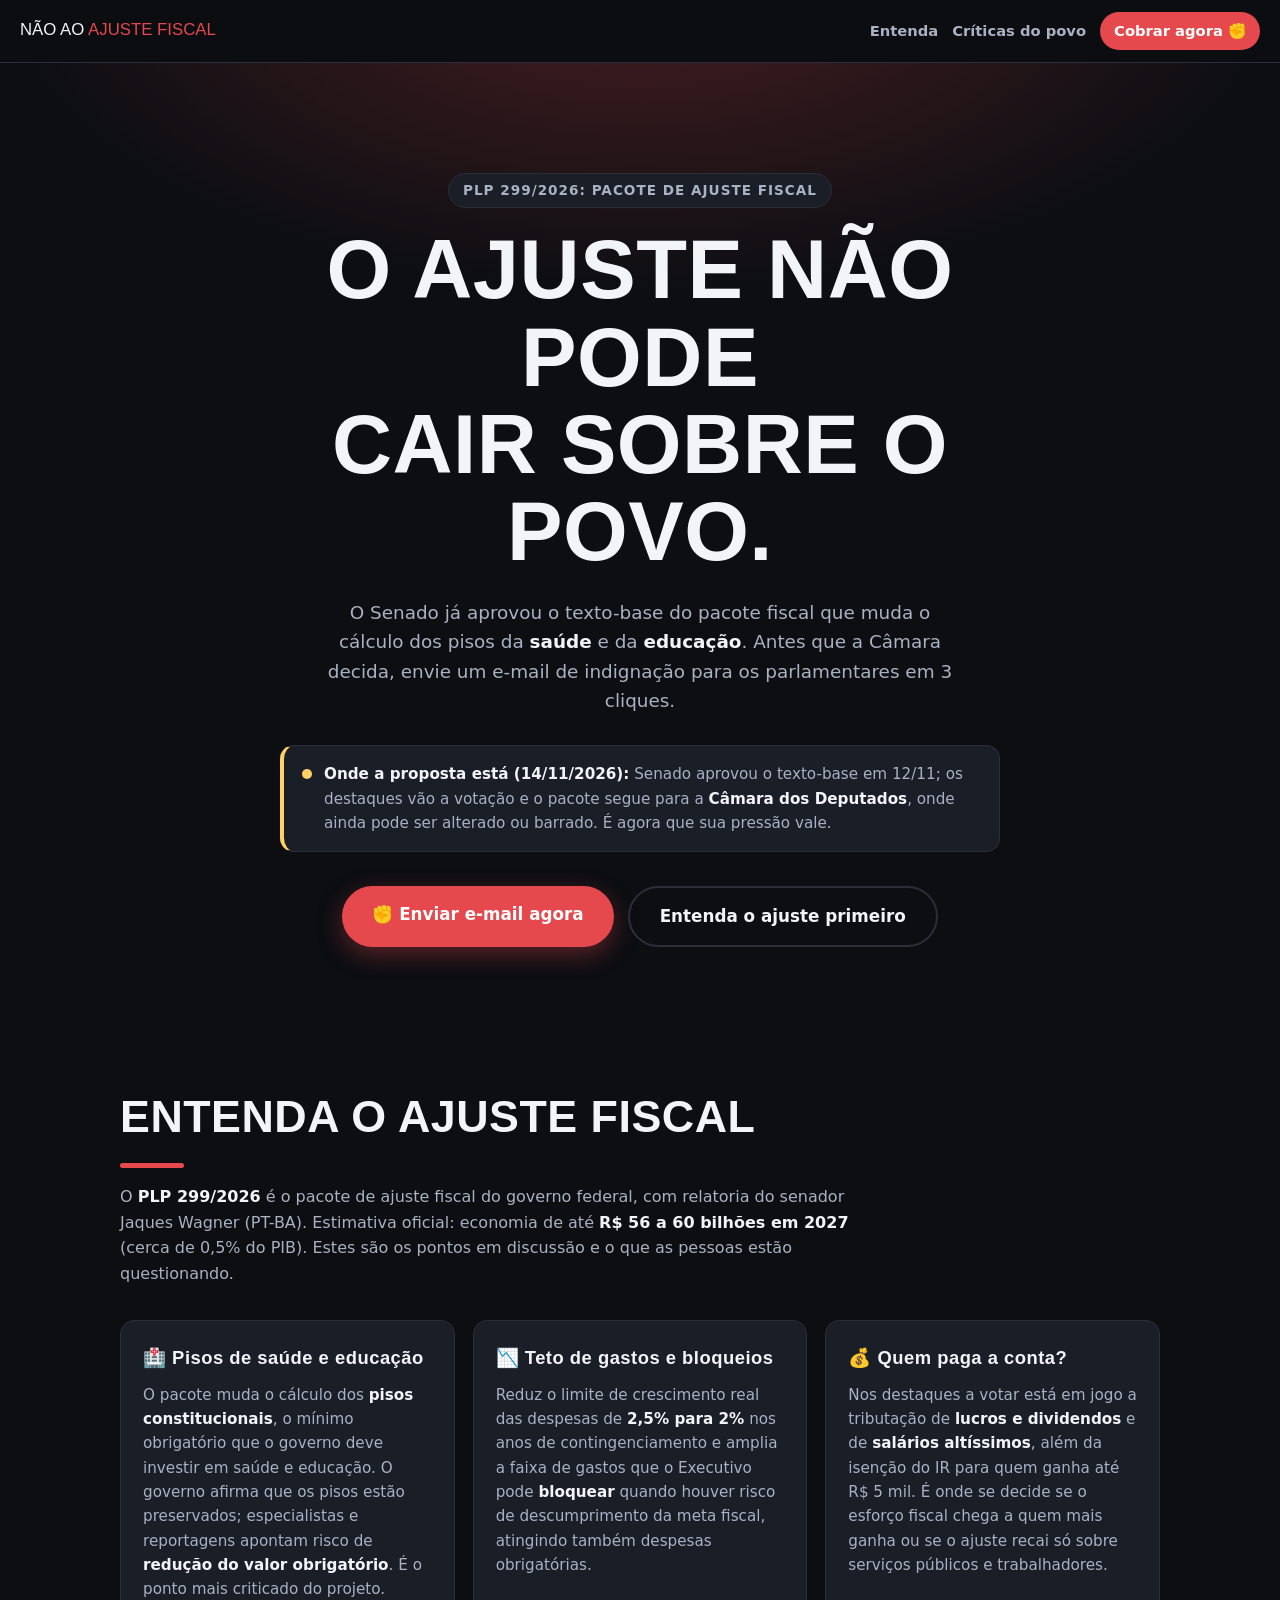
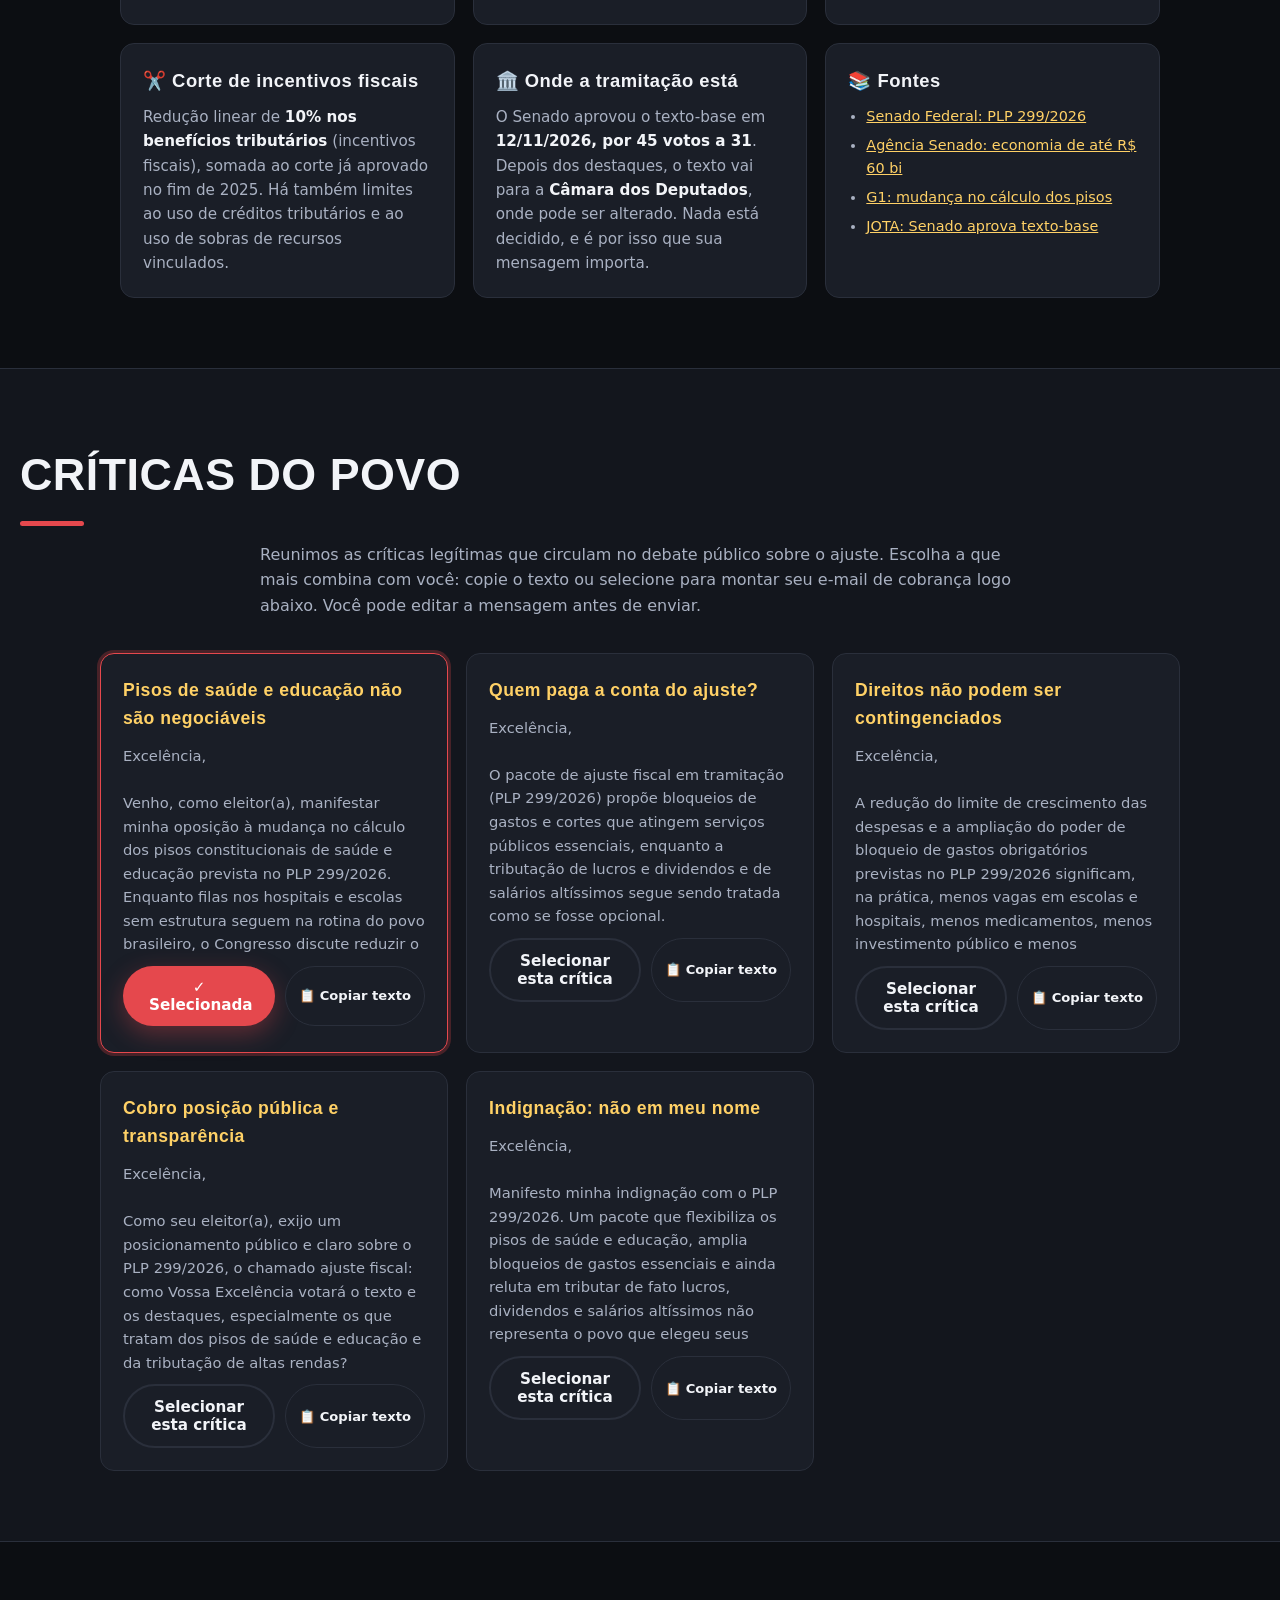
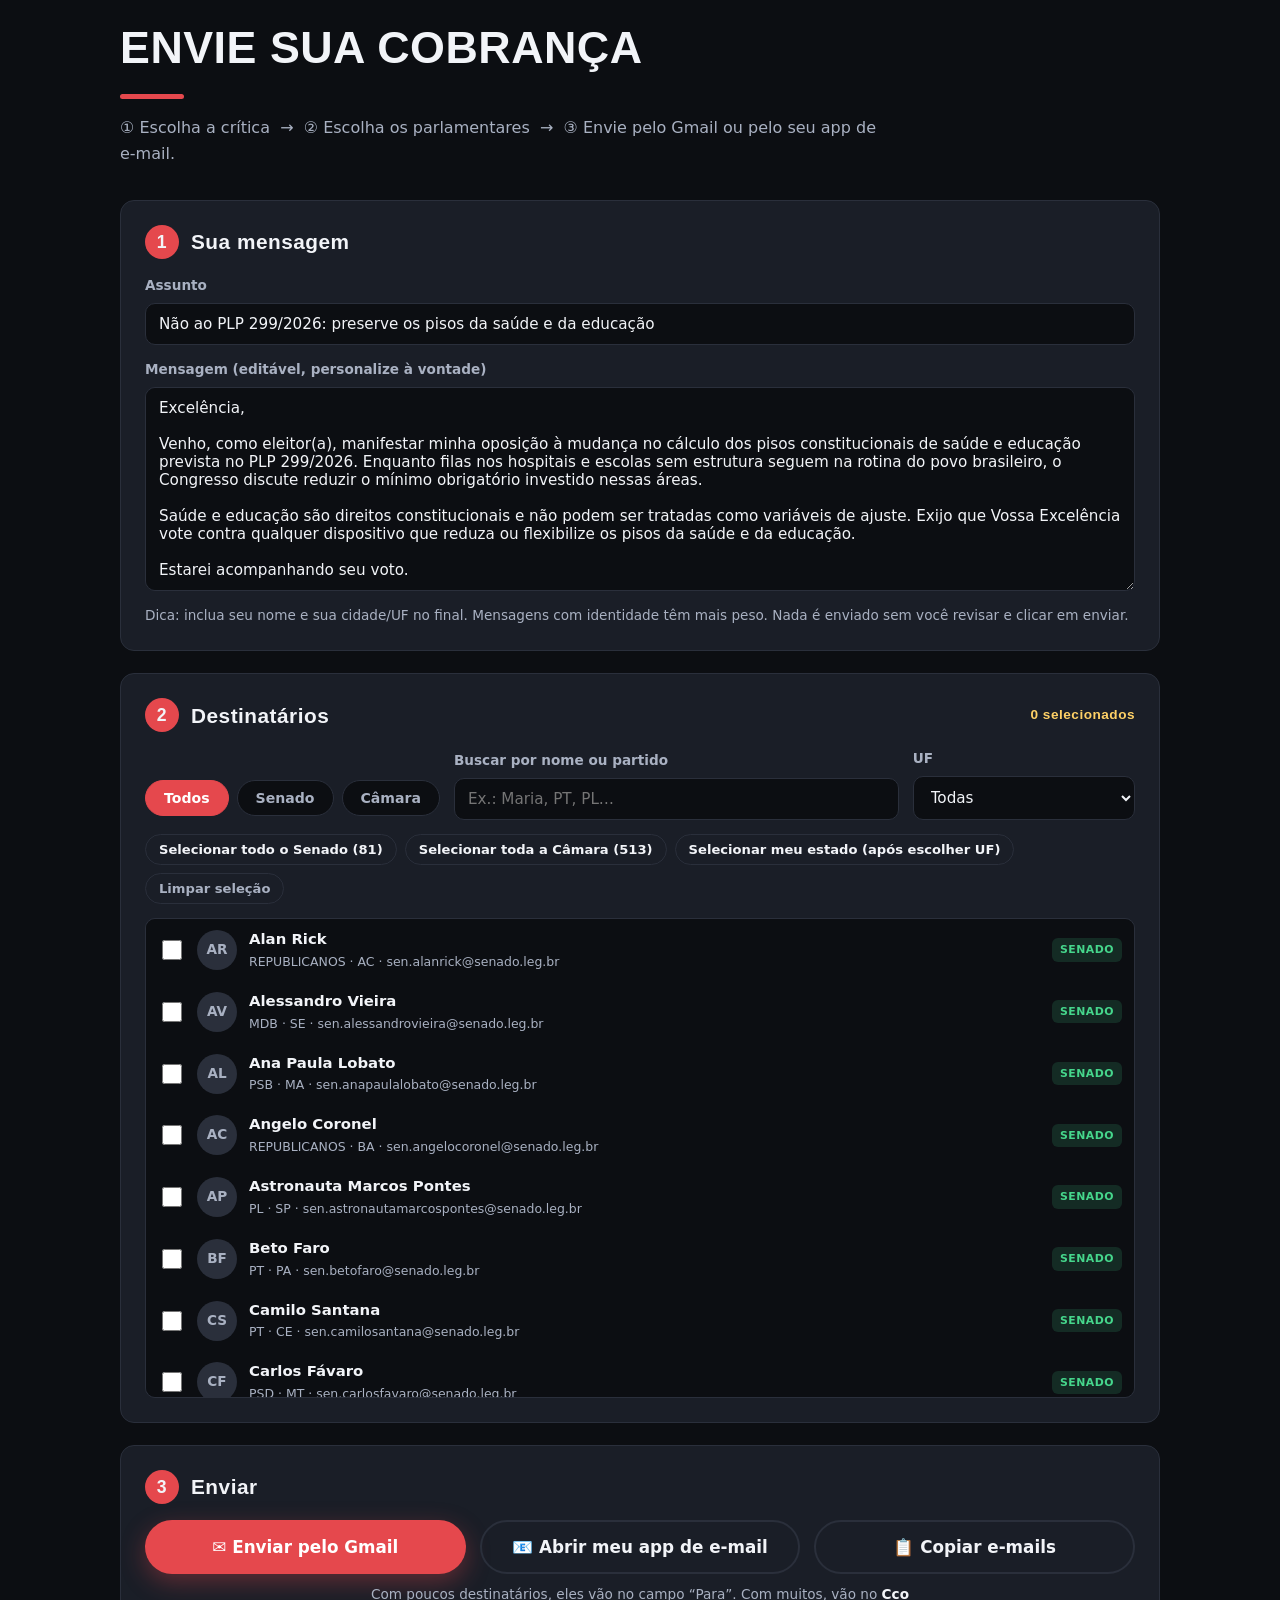
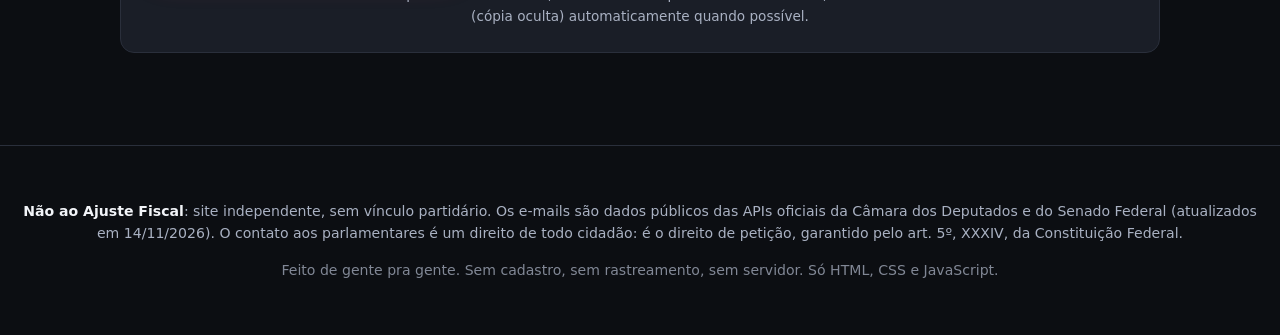
==== index.html @ 9ab2a025 "Site Não ao Ajuste Fiscal: explicação do PLP 299/2026, críticas copiáveis e envio de e-mail a senado" ====
<!DOCTYPE html>
<html lang="pt-BR">
<head>
  <meta charset="UTF-8" />
  <meta name="viewport" content="width=device-width, initial-scale=1.0" />
  <title>Não ao Ajuste Fiscal: cobre seus parlamentares por e-mail</title>
  <meta name="description" content="Entenda o PLP 299/2026 (pacote de ajuste fiscal), escolha uma crítica legítima e envie um e-mail de cobrança para senadores e deputados em poucos cliques." />
  <link rel="stylesheet" href="css/style.css" />
  <link rel="icon" href="data:image/svg+xml,%3Csvg xmlns='http://www.w3.org/2000/svg' viewBox='0 0 100 100'%3E%3Ctext y='.9em' font-size='90'%3E✊%3C/text%3E%3C/svg%3E" />
</head>
<body>

  <header class="topo">
    <a class="marca" href="#inicio">NÃO AO <span>AJUSTE FISCAL</span></a>
    <nav aria-label="Navegação principal">
      <a href="#entenda">Entenda</a>
      <a href="#criticas">Críticas do povo</a>
      <a class="destaque-nav" href="#cobrar">Cobrar agora ✊</a>
    </nav>
  </header>

  <main id="inicio">

    <!-- ============ HERO ============ -->
    <section class="hero">
      <p class="lupinha">PLP 299/2026: pacote de ajuste fiscal</p>
      <h1>O ajuste não pode<br />cair sobre o povo.</h1>
      <p class="hero-sub">
        O Senado já aprovou o texto-base do pacote fiscal que muda o cálculo dos pisos da
        <strong>saúde</strong> e da <strong>educação</strong>. Antes que a Câmara decida,
        envie um e-mail de indignação para os parlamentares em 3 cliques.
      </p>
      <div class="status-caixa" role="status">
        <span class="ponto"></span>
        <div>
          <strong>Onde a proposta está (14/11/2026):</strong>
          Senado aprovou o texto-base em 12/11; os destaques vão a votação e o pacote
          segue para a <strong>Câmara dos Deputados</strong>, onde ainda pode ser alterado
          ou barrado. É agora que sua pressão vale.
        </div>
      </div>
      <div class="hero-cta">
        <a class="btn btn-vermelho btn-grande" href="#cobrar">✊ Enviar e-mail agora</a>
        <a class="btn btn-contorno btn-grande" href="#entenda">Entenda o ajuste primeiro</a>
      </div>
    </section>

    <!-- ============ ENTENDA ============ -->
    <section id="entenda" class="secao">
      <h2>Entenda o ajuste fiscal</h2>
      <p class="secao-sub">
        O <strong>PLP 299/2026</strong> é o pacote de ajuste fiscal do governo federal, com
        relatoria do senador Jaques Wagner (PT-BA). Estimativa oficial: economia de até
        <strong>R$ 56 a 60 bilhões em 2027</strong> (cerca de 0,5% do PIB). Estes são os pontos
        em discussão e o que as pessoas estão questionando.
      </p>

      <div class="grade-cards">
        <article class="card-ponto">
          <h3>🏥 Pisos de saúde e educação</h3>
          <p>O pacote muda o cálculo dos <strong>pisos constitucionais</strong>, o mínimo
          obrigatório que o governo deve investir em saúde e educação. O governo afirma que os
          pisos estão preservados; especialistas e reportagens apontam risco de
          <strong>redução do valor obrigatório</strong>. É o ponto mais criticado do projeto.</p>
        </article>

        <article class="card-ponto">
          <h3>📉 Teto de gastos e bloqueios</h3>
          <p>Reduz o limite de crescimento real das despesas de <strong>2,5% para 2%</strong> nos
          anos de contingenciamento e amplia a faixa de gastos que o Executivo pode
          <strong>bloquear</strong> quando houver risco de descumprimento da meta fiscal,
          atingindo também despesas obrigatórias.</p>
        </article>

        <article class="card-ponto">
          <h3>💰 Quem paga a conta?</h3>
          <p>Nos destaques a votar está em jogo a tributação de <strong>lucros e dividendos</strong>
          e de <strong>salários altíssimos</strong>, além da isenção do IR para quem ganha até
          R$ 5 mil. É onde se decide se o esforço fiscal chega a quem mais ganha ou se o
          ajuste recai só sobre serviços públicos e trabalhadores.</p>
        </article>

        <article class="card-ponto">
          <h3>✂️ Corte de incentivos fiscais</h3>
          <p>Redução linear de <strong>10% nos benefícios tributários</strong> (incentivos
          fiscais), somada ao corte já aprovado no fim de 2025. Há também limites ao uso de
          créditos tributários e ao uso de sobras de recursos vinculados.</p>
        </article>

        <article class="card-ponto">
          <h3>🏛️ Onde a tramitação está</h3>
          <p>O Senado aprovou o texto-base em <strong>12/11/2026, por 45 votos a 31</strong>.
          Depois dos destaques, o texto vai para a <strong>Câmara dos Deputados</strong>, onde
          pode ser alterado. Nada está decidido, e é por isso que sua mensagem importa.</p>
        </article>

        <article class="card-ponto card-fontes">
          <h3>📚 Fontes</h3>
          <ul>
            <li><a href="https://www25.senado.leg.br/web/atividade/materias/-/materia/176328" target="_blank" rel="noopener">Senado Federal: PLP 299/2026</a></li>
            <li><a href="https://www12.senado.leg.br/radio/1/noticia/2026/11/12/ajuste-nas-contas-do-governo-preve-economia-de-ate-60-bi-em-2027" target="_blank" rel="noopener">Agência Senado: economia de até R$ 60 bi</a></li>
            <li><a href="https://g1.globo.com/economia/noticia/2026/11/11/governo-articula-medida-de-ajuste-nas-contas-que-muda-calculo-dos-pisos-da-saude-e-da-educacao-entenda.ghtml" target="_blank" rel="noopener">G1: mudança no cálculo dos pisos</a></li>
            <li><a href="https://www.jota.info/legislativo/senado-aprova-texto-base-do-pacote-fiscal-com-impacto-previsto-de-ate-r-56-bi" target="_blank" rel="noopener">JOTA: Senado aprova texto-base</a></li>
          </ul>
        </article>
      </div>
    </section>

    <!-- ============ CRÍTICAS ============ -->
    <section id="criticas" class="secao secao-escura">
      <h2>Críticas do povo</h2>
      <p class="secao-sub">
        Reunimos as críticas legítimas que circulam no debate público sobre o ajuste.
        Escolha a que mais combina com você: copie o texto ou selecione para montar seu
        e-mail de cobrança logo abaixo. Você pode editar a mensagem antes de enviar.
      </p>
      <div id="lista-criticas" class="grade-criticas"><!-- preenchido pelo app.js --></div>
    </section>

    <!-- ============ COBRAR ============ -->
    <section id="cobrar" class="secao">
      <h2>Envie sua cobrança</h2>
      <p class="secao-sub">
        ① Escolha a crítica &nbsp;→&nbsp; ② Escolha os parlamentares &nbsp;→&nbsp;
        ③ Envie pelo Gmail ou pelo seu app de e-mail.
      </p>

      <!-- Passo 1: mensagem -->
      <div class="painel">
        <h3 class="painel-titulo"><span class="passo">1</span> Sua mensagem</h3>
        <label class="campo">
          <span>Assunto</span>
          <input id="assunto" type="text" maxlength="120" />
        </label>
        <label class="campo">
          <span>Mensagem (editável, personalize à vontade)</span>
          <textarea id="mensagem" rows="10"></textarea>
        </label>
        <p class="dica">Dica: inclua seu nome e sua cidade/UF no final. Mensagens com
        identidade têm mais peso. Nada é enviado sem você revisar e clicar em enviar.</p>
      </div>

      <!-- Passo 2: destinatários -->
      <div class="painel">
        <h3 class="painel-titulo"><span class="passo">2</span> Destinatários
          <span class="contador" id="contador" aria-live="polite">0 selecionados</span>
        </h3>

        <div class="filtros">
          <div class="chip-grupo" role="group" aria-label="Filtrar por casa">
            <button class="chip ativo" data-casa="todos">Todos</button>
            <button class="chip" data-casa="senado">Senado</button>
            <button class="chip" data-casa="camara">Câmara</button>
          </div>
          <label class="campo campo-busca">
            <span>Buscar por nome ou partido</span>
            <input id="busca" type="search" placeholder="Ex.: Maria, PT, PL…" />
          </label>
          <label class="campo campo-uf">
            <span>UF</span>
            <select id="uf"><option value="">Todas</option></select>
          </label>
        </div>

        <div class="acoes-rapidas">
          <button class="btn btn-mini" id="sel-senado">Selecionar todo o Senado (81)</button>
          <button class="btn btn-mini" id="sel-camara">Selecionar toda a Câmara (513)</button>
          <button class="btn btn-mini" id="sel-uf">Selecionar meu estado (após escolher UF)</button>
          <button class="btn btn-mini btn-fantasma" id="limpar">Limpar seleção</button>
        </div>

        <ul id="lista-parlamentares" class="lista-parlamentares"></ul>
        <p class="dica" id="aviso-limite" hidden>
          ⚠️ Você selecionou muitos destinatários: o link pode não caber todos de uma vez.
          Nesse caso, use <strong>“Copiar e-mails”</strong> e cole no campo <strong>Cco</strong>
          do seu e-mail, assim também preserva a privacidade de todos.
        </p>
      </div>

      <!-- Passo 3: enviar -->
      <div class="painel painel-enviar">
        <h3 class="painel-titulo"><span class="passo">3</span> Enviar</h3>
        <div class="grade-enviar">
          <button class="btn btn-vermelho btn-grande" id="btn-gmail">✉️ Enviar pelo Gmail</button>
          <button class="btn btn-contorno btn-grande" id="btn-mailto">📧 Abrir meu app de e-mail</button>
          <button class="btn btn-contorno btn-grande" id="btn-copiar-emails">📋 Copiar e-mails</button>
        </div>
        <p class="dica">
          Com poucos destinatários, eles vão no campo “Para”. Com muitos, vão no
          <strong>Cco</strong> (cópia oculta) automaticamente quando possível.
        </p>
      </div>
    </section>
  </main>

  <footer class="rodape">
    <p>
      <strong>Não ao Ajuste Fiscal</strong>: site independente, sem vínculo partidário.
      Os e-mails são dados públicos das APIs oficiais da Câmara dos Deputados e do Senado
      Federal (atualizados em <span id="data-geracao">…</span>). O contato aos parlamentares
      é um direito de todo cidadão: é o direito de petição, garantido pelo art. 5º, XXXIV,
      da Constituição Federal.
    </p>
    <p class="rodape-mini">
      Feito de gente pra gente. Sem cadastro, sem rastreamento, sem servidor.
      Só HTML, CSS e JavaScript.
    </p>
  </footer>

  <div id="toast" class="toast" role="status" aria-live="polite"></div>

  <script src="js/data.js"></script>
  <script src="js/app.js"></script>
</body>
</html>
---- css/style.css ----
/* ============ NÃO AO AJUSTE FISCAL ============ */
:root {
  --font-texto: system-ui, -apple-system, "Segoe UI", Roboto, "Helvetica Neue", Arial, sans-serif;
  --font-titulo: "Arial Black", "Segoe UI Black", "Arial Bold", Gadget, sans-serif;
  --fundo: #0c0e12;
  --fundo-2: #13161d;
  --card: #1a1e27;
  --borda: #2a2f3b;
  --texto: #f2f4f8;
  --texto-meio: #a9b1c2;
  --vermelho: #e5484d;
  --vermelho-forte: #d33b40;
  --amarelo: #ffd166;
  --verde: #46d68c;
  --raio: 14px;
  --sombra: 0 10px 30px rgba(0, 0, 0, 0.45);
}

* { box-sizing: border-box; }

html { scroll-behavior: smooth; }

body {
  margin: 0;
  background: var(--fundo);
  color: var(--texto);
  font-family: var(--font-texto);
  line-height: 1.6;
}

h1, h2, h3 { font-family: var(--font-titulo); font-weight: 900; letter-spacing: 0.5px; }

a { color: var(--amarelo); }

img { max-width: 100%; }

/* ---------- topo ---------- */
.topo {
  position: sticky;
  top: 0;
  z-index: 50;
  display: flex;
  align-items: center;
  justify-content: space-between;
  gap: 12px;
  padding: 12px 20px;
  background: rgba(12, 14, 18, 0.92);
  backdrop-filter: blur(8px);
  border-bottom: 1px solid var(--borda);
}

.marca {
  font-family: var(--font-titulo);
  font-size: 1.05rem;
  color: var(--texto);
  text-decoration: none;
  white-space: nowrap;
}
.marca span { color: var(--vermelho); }

.topo nav { display: flex; align-items: center; gap: 14px; }
.topo nav a { color: var(--texto-meio); text-decoration: none; font-size: 0.92rem; font-weight: 600; }
.topo nav a:hover { color: var(--texto); }
.destaque-nav {
  background: var(--vermelho);
  color: #fff !important;
  padding: 7px 14px;
  border-radius: 999px;
}

/* ---------- hero ---------- */
.hero {
  padding: clamp(56px, 10vw, 110px) 20px 64px;
  text-align: center;
  background:
    radial-gradient(1000px 500px at 50% -10%, rgba(229, 72, 77, 0.28), transparent 65%),
    var(--fundo);
}

.lupinha {
  display: inline-block;
  margin: 0 0 18px;
  padding: 6px 14px;
  border: 1px solid var(--borda);
  border-radius: 999px;
  background: var(--card);
  color: var(--texto-meio);
  font-size: 0.85rem;
  font-weight: 600;
  text-transform: uppercase;
  letter-spacing: 1px;
}

.hero h1 {
  margin: 0 auto;
  max-width: 14ch;
  font-size: clamp(2.6rem, 8vw, 5.2rem);
  line-height: 1.05;
  text-transform: uppercase;
}

.hero-sub {
  max-width: 640px;
  margin: 22px auto 30px;
  color: var(--texto-meio);
  font-size: clamp(1rem, 2.5vw, 1.15rem);
}
.hero-sub strong { color: var(--texto); }

.status-caixa {
  display: flex;
  gap: 12px;
  align-items: flex-start;
  max-width: 720px;
  margin: 0 auto 34px;
  padding: 16px 18px;
  text-align: left;
  background: var(--card);
  border: 1px solid var(--borda);
  border-left: 4px solid var(--amarelo);
  border-radius: var(--raio);
  font-size: 0.95rem;
  color: var(--texto-meio);
}
.status-caixa strong { color: var(--texto); }
.ponto {
  flex: none;
  width: 10px;
  height: 10px;
  margin-top: 7px;
  border-radius: 50%;
  background: var(--amarelo);
  box-shadow: 0 0 0 0 rgba(255, 209, 102, 0.6);
  animation: pulsa 2s infinite;
}
@keyframes pulsa {
  70% { box-shadow: 0 0 0 12px rgba(255, 209, 102, 0); }
  100% { box-shadow: 0 0 0 0 rgba(255, 209, 102, 0); }
}

.hero-cta { display: flex; flex-wrap: wrap; justify-content: center; gap: 14px; }

/* ---------- botões ---------- */
.btn {
  display: inline-block;
  border: none;
  border-radius: 999px;
  padding: 12px 26px;
  font-family: inherit;
  font-size: 0.95rem;
  font-weight: 800;
  text-decoration: none;
  cursor: pointer;
  transition: transform 0.12s ease, filter 0.12s ease;
}
.btn:hover { transform: translateY(-2px); filter: brightness(1.08); }
.btn:active { transform: translateY(0); }

.btn-vermelho { background: var(--vermelho); color: #fff; box-shadow: 0 8px 24px rgba(229, 72, 77, 0.35); }
.btn-contorno { background: transparent; color: var(--texto); border: 2px solid var(--borda); }
.btn-grande { padding: 15px 30px; font-size: 1.05rem; }
.btn-mini {
  background: var(--card);
  color: var(--texto);
  border: 1px solid var(--borda);
  padding: 7px 13px;
  font-size: 0.82rem;
}
.btn-fantasma { color: var(--texto-meio); }

/* ---------- seções ---------- */
.secao { padding: 70px 20px; max-width: 1080px; margin: 0 auto; }
.secao-escura {
  max-width: none;
  background: var(--fundo-2);
  border-top: 1px solid var(--borda);
  border-bottom: 1px solid var(--borda);
}
.secao-escura > * { max-width: 1080px; margin-left: auto; margin-right: auto; }

.secao h2 {
  font-size: clamp(1.9rem, 5vw, 2.8rem);
  text-transform: uppercase;
  margin: 0 0 10px;
}
.secao h2::after {
  content: "";
  display: block;
  width: 64px;
  height: 5px;
  margin-top: 10px;
  background: var(--vermelho);
  border-radius: 3px;
}
.secao-sub { color: var(--texto-meio); max-width: 760px; margin-bottom: 34px; }
.secao-sub strong { color: var(--texto); }

/* ---------- cards de conteúdo ---------- */
.grade-cards {
  display: grid;
  grid-template-columns: repeat(auto-fit, minmax(280px, 1fr));
  gap: 18px;
}

.card-ponto {
  background: var(--card);
  border: 1px solid var(--borda);
  border-radius: var(--raio);
  padding: 22px;
}
.card-ponto h3 { margin: 0 0 10px; font-size: 1.15rem; }
.card-ponto p { margin: 0; color: var(--texto-meio); font-size: 0.95rem; }
.card-ponto strong { color: var(--texto); }

.card-fontes ul { margin: 0; padding-left: 18px; color: var(--texto-meio); font-size: 0.9rem; }
.card-fontes li { margin-bottom: 6px; }

/* ---------- críticas ---------- */
.grade-criticas {
  display: grid;
  grid-template-columns: repeat(auto-fit, minmax(300px, 1fr));
  gap: 18px;
}

.critica {
  display: flex;
  flex-direction: column;
  gap: 12px;
  background: var(--card);
  border: 1px solid var(--borda);
  border-radius: var(--raio);
  padding: 22px;
  transition: border-color 0.15s ease;
}
.critica.selecionada { border-color: var(--vermelho); box-shadow: 0 0 0 3px rgba(229, 72, 77, 0.25); }
.critica h3 { margin: 0; font-size: 1.1rem; color: var(--amarelo); }
.critica p {
  margin: 0;
  flex: 1;
  white-space: pre-line;
  color: var(--texto-meio);
  font-size: 0.92rem;
  max-height: 210px;
  overflow: auto;
}
.critica-rodape { display: flex; gap: 10px; flex-wrap: wrap; }
.critica-rodape .btn { flex: 1; min-width: 140px; }

/* ---------- painéis ---------- */
.painel {
  background: var(--card);
  border: 1px solid var(--borda);
  border-radius: var(--raio);
  padding: 24px;
  margin-bottom: 22px;
}
.painel-titulo {
  display: flex;
  align-items: center;
  gap: 12px;
  margin: 0 0 16px;
  font-size: 1.3rem;
}
.passo {
  display: inline-flex;
  align-items: center;
  justify-content: center;
  width: 34px;
  height: 34px;
  border-radius: 50%;
  background: var(--vermelho);
  font-size: 1.1rem;
}
.contador {
  margin-left: auto;
  font-size: 0.85rem;
  font-weight: 800;
  color: var(--amarelo);
}

.campo { display: flex; flex-direction: column; gap: 6px; margin-bottom: 14px; }
.campo > span { font-size: 0.85rem; font-weight: 600; color: var(--texto-meio); }

input[type="text"], input[type="search"], textarea, select {
  width: 100%;
  background: var(--fundo);
  border: 1px solid var(--borda);
  border-radius: 10px;
  color: var(--texto);
  font-family: inherit;
  font-size: 0.95rem;
  padding: 11px 13px;
}
input:focus, textarea:focus, select:focus, .btn:focus-visible, .chip:focus-visible {
  outline: 2px solid var(--amarelo);
  outline-offset: 1px;
}
textarea { resize: vertical; }

.dica { color: var(--texto-meio); font-size: 0.85rem; margin: 4px 0 0; }
.dica strong { color: var(--texto); }

/* ---------- filtros ---------- */
.filtros {
  display: flex;
  flex-wrap: wrap;
  gap: 14px;
  align-items: flex-end;
  margin-bottom: 14px;
}
.campo-busca { flex: 2; min-width: 220px; margin-bottom: 0; }
.campo-uf { flex: 1; min-width: 130px; margin-bottom: 0; }

.chip-grupo { display: flex; gap: 8px; margin-bottom: 4px; }
.chip {
  background: var(--fundo);
  border: 1px solid var(--borda);
  color: var(--texto-meio);
  border-radius: 999px;
  padding: 9px 18px;
  font-family: inherit;
  font-weight: 700;
  font-size: 0.88rem;
  cursor: pointer;
}
.chip.ativo { background: var(--vermelho); border-color: var(--vermelho); color: #fff; }

.acoes-rapidas { display: flex; flex-wrap: wrap; gap: 8px; margin-bottom: 14px; }

/* ---------- lista de parlamentares ---------- */
.lista-parlamentares {
  list-style: none;
  margin: 0;
  padding: 0;
  max-height: 480px;
  overflow: auto;
  border: 1px solid var(--borda);
  border-radius: 10px;
  background: var(--fundo);
}

.parlamentar {
  display: flex;
  align-items: center;
  gap: 12px;
  padding: 9px 12px;
  border-bottom: 1px solid rgba(42, 47, 59, 0.6);
  cursor: pointer;
  transition: background 0.1s ease;
}
.parlamentar:hover { background: rgba(255, 255, 255, 0.04); }
.parlamentar:last-child { border-bottom: none; }

.parlamentar.marcado { background: rgba(229, 72, 77, 0.12); }

.avatar {
  flex: none;
  width: 40px;
  height: 40px;
  border-radius: 50%;
  overflow: hidden;
  background: var(--borda);
  display: flex;
  align-items: center;
  justify-content: center;
  font-weight: 800;
  font-size: 0.85rem;
  color: var(--texto-meio);
}
.avatar img { width: 100%; height: 100%; object-fit: cover; }

.parlamentar-info { flex: 1; min-width: 0; }
.parlamentar-nome { font-weight: 700; font-size: 0.93rem; white-space: nowrap; overflow: hidden; text-overflow: ellipsis; }
.parlamentar-meta { font-size: 0.78rem; color: var(--texto-meio); }

.parlamentar input[type="checkbox"] {
  flex: none;
  width: 20px;
  height: 20px;
  accent-color: var(--vermelho);
  cursor: pointer;
}

.tag-casa {
  flex: none;
  font-size: 0.68rem;
  font-weight: 800;
  letter-spacing: 0.5px;
  text-transform: uppercase;
  padding: 3px 8px;
  border-radius: 6px;
}
.tag-senado { background: rgba(70, 214, 140, 0.15); color: var(--verde); }
.tag-camara { background: rgba(255, 209, 102, 0.15); color: var(--amarelo); }

/* ---------- enviar ---------- */
.painel-enviar { text-align: center; }
.grade-enviar {
  display: grid;
  grid-template-columns: repeat(auto-fit, minmax(240px, 1fr));
  gap: 14px;
  margin-bottom: 10px;
}
.painel-enviar .dica { max-width: 560px; margin: 4px auto 0; }

/* ---------- rodapé ---------- */
.rodape {
  border-top: 1px solid var(--borda);
  padding: 40px 20px;
  text-align: center;
  color: var(--texto-meio);
  font-size: 0.88rem;
}
.rodape strong { color: var(--texto); }
.rodape-mini { margin-top: 14px; opacity: 0.75; }

/* ---------- toast ---------- */
.toast {
  position: fixed;
  left: 50%;
  bottom: 26px;
  transform: translate(-50%, 20px);
  max-width: min(92vw, 480px);
  background: #232833;
  border: 1px solid var(--borda);
  border-left: 4px solid var(--verde);
  color: var(--texto);
  border-radius: 10px;
  padding: 13px 18px;
  font-size: 0.9rem;
  box-shadow: var(--sombra);
  opacity: 0;
  pointer-events: none;
  transition: opacity 0.25s ease, transform 0.25s ease;
  z-index: 100;
}
.toast.visivel { opacity: 1; transform: translate(-50%, 0); }
.toast.atencao { border-left-color: var(--amarelo); }

/* ---------- responsivo ---------- */
@media (max-width: 640px) {
  .topo { flex-direction: column; align-items: flex-start; }
  .topo nav { flex-wrap: wrap; }
  .filtros { flex-direction: column; align-items: stretch; }
  .hero-cta .btn { width: 100%; }
}
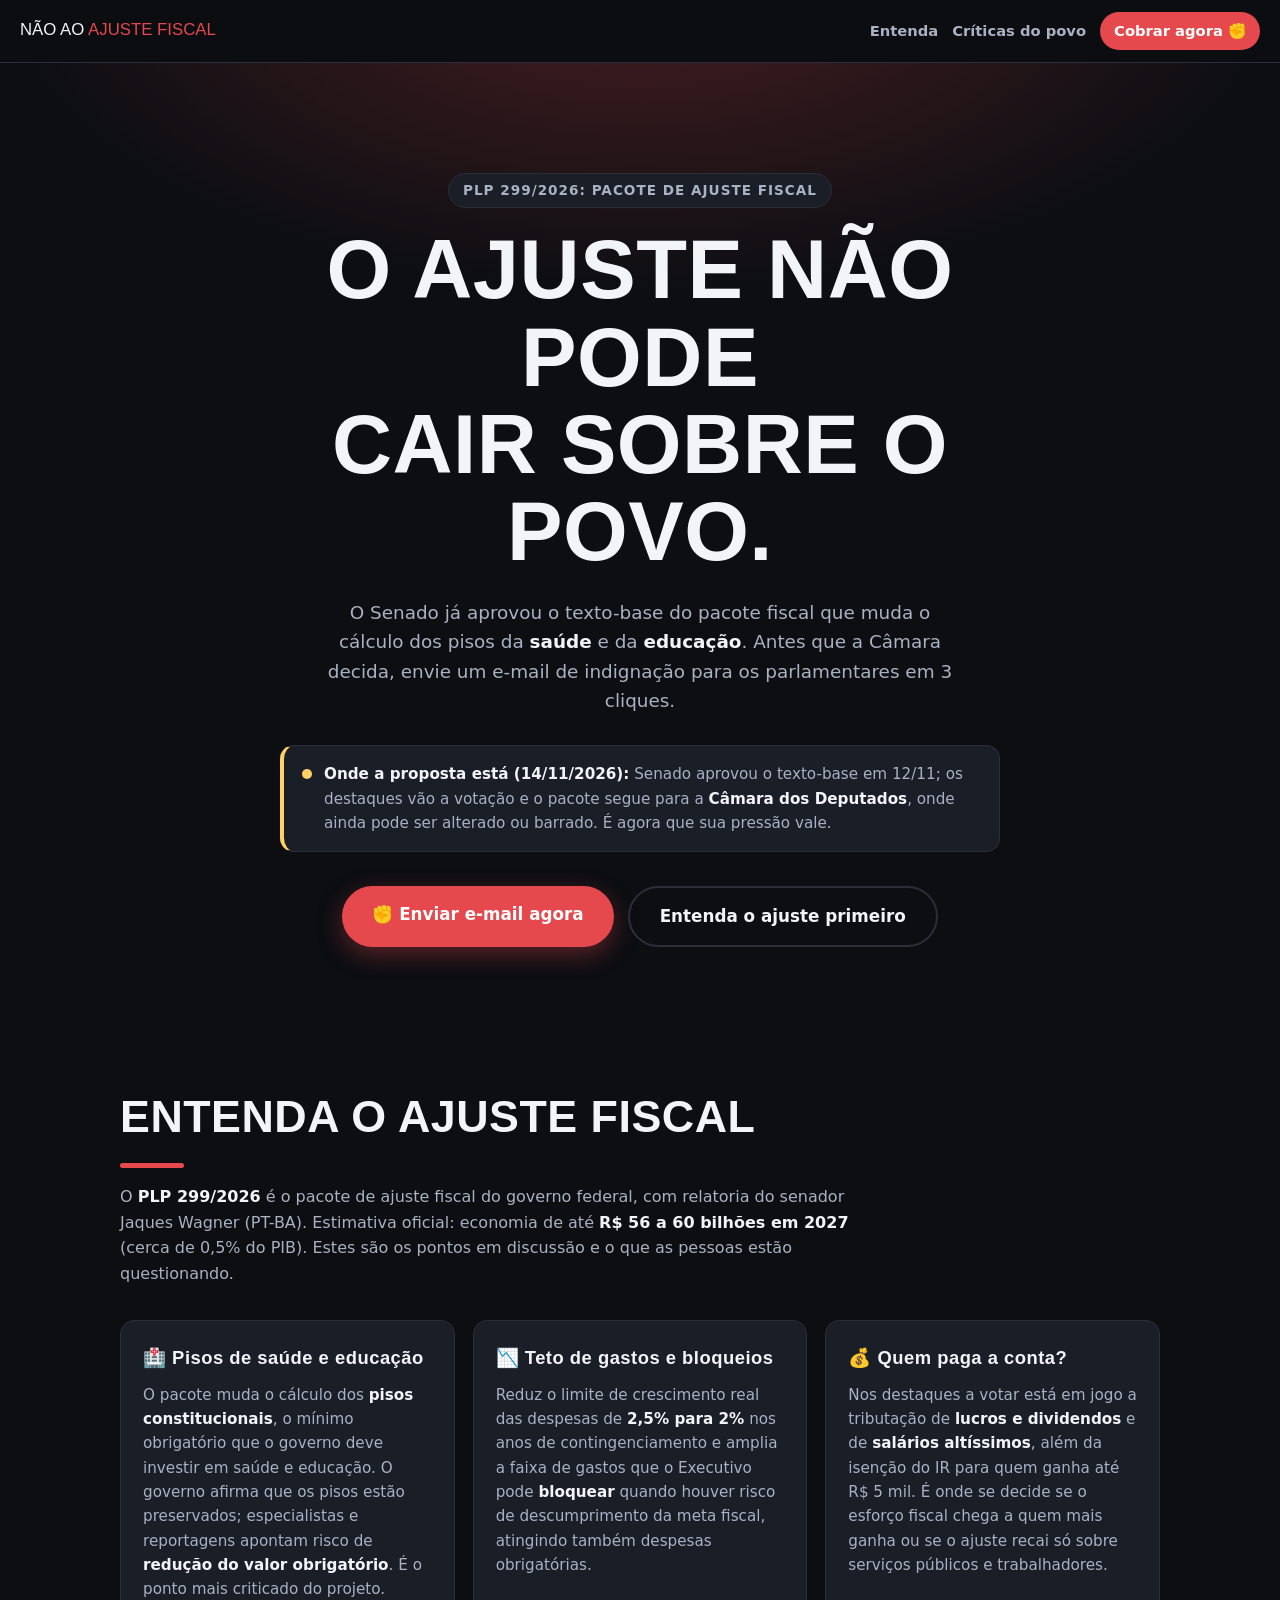
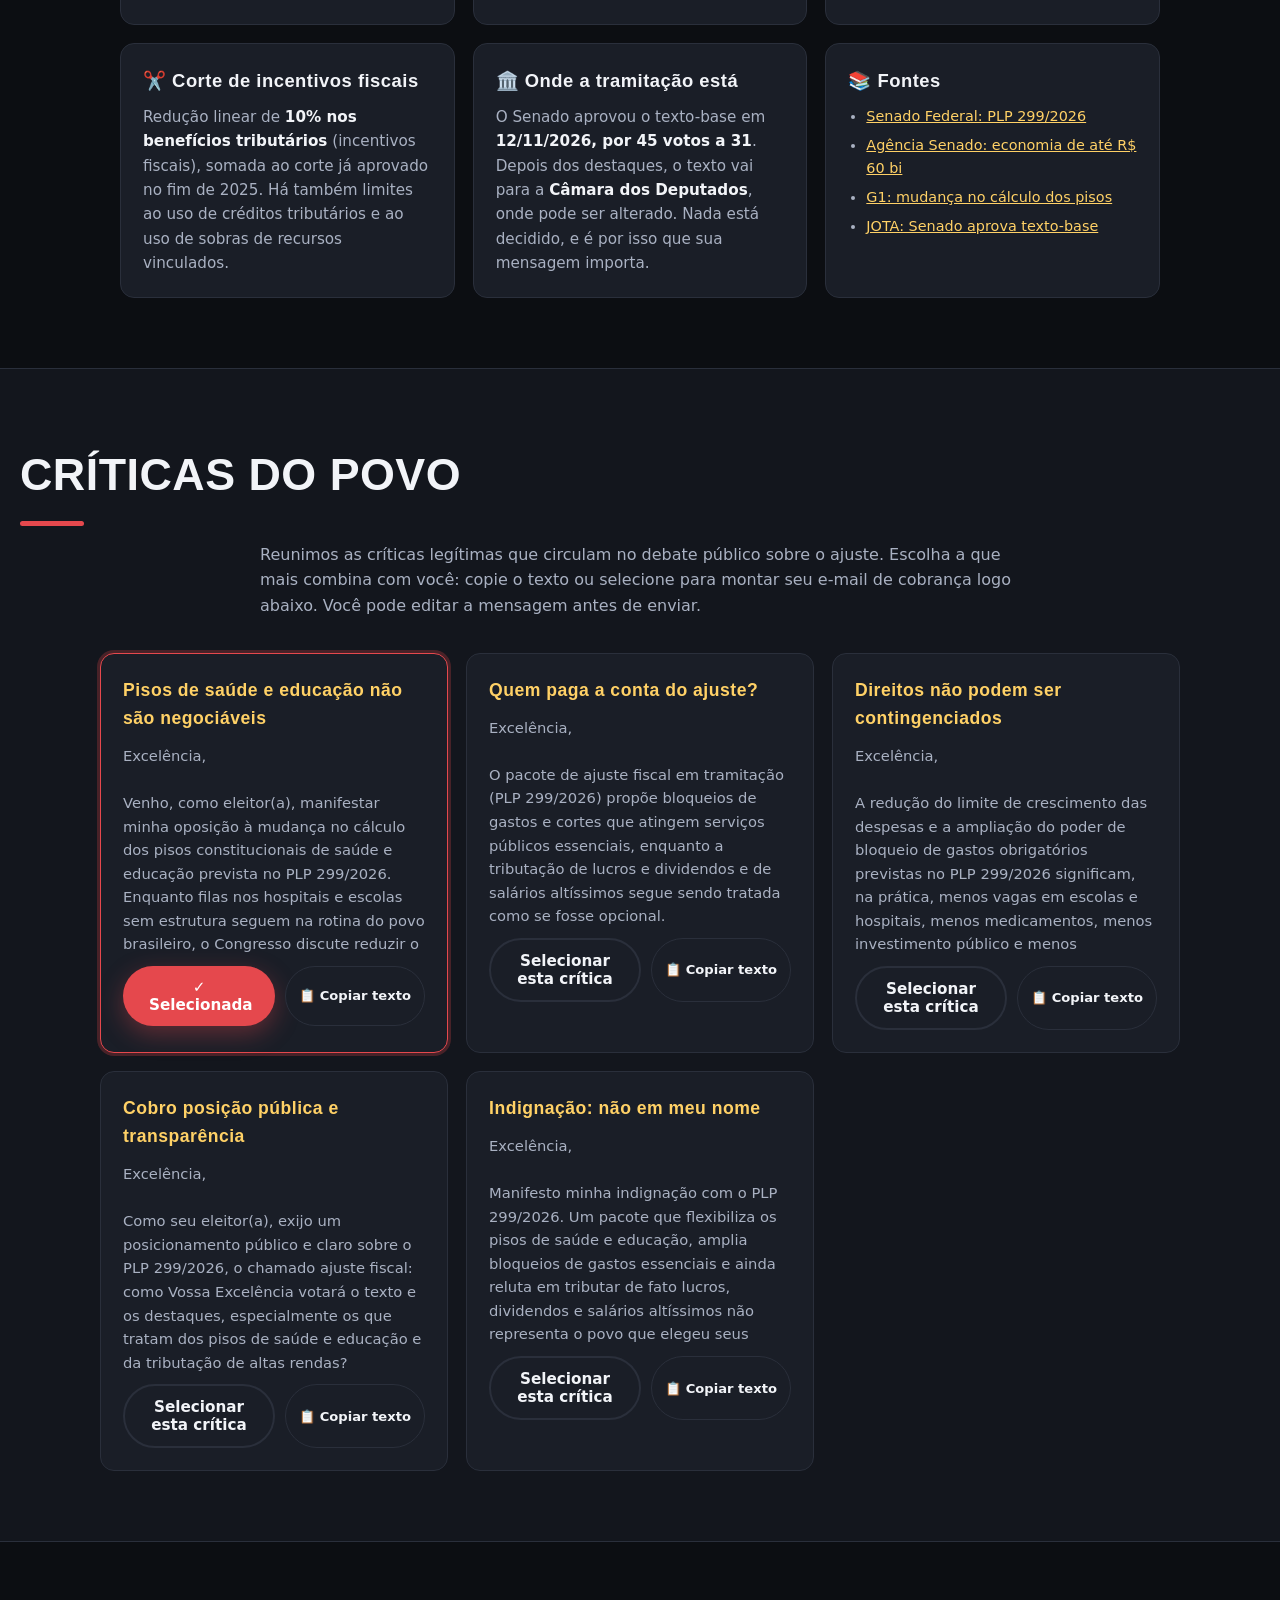
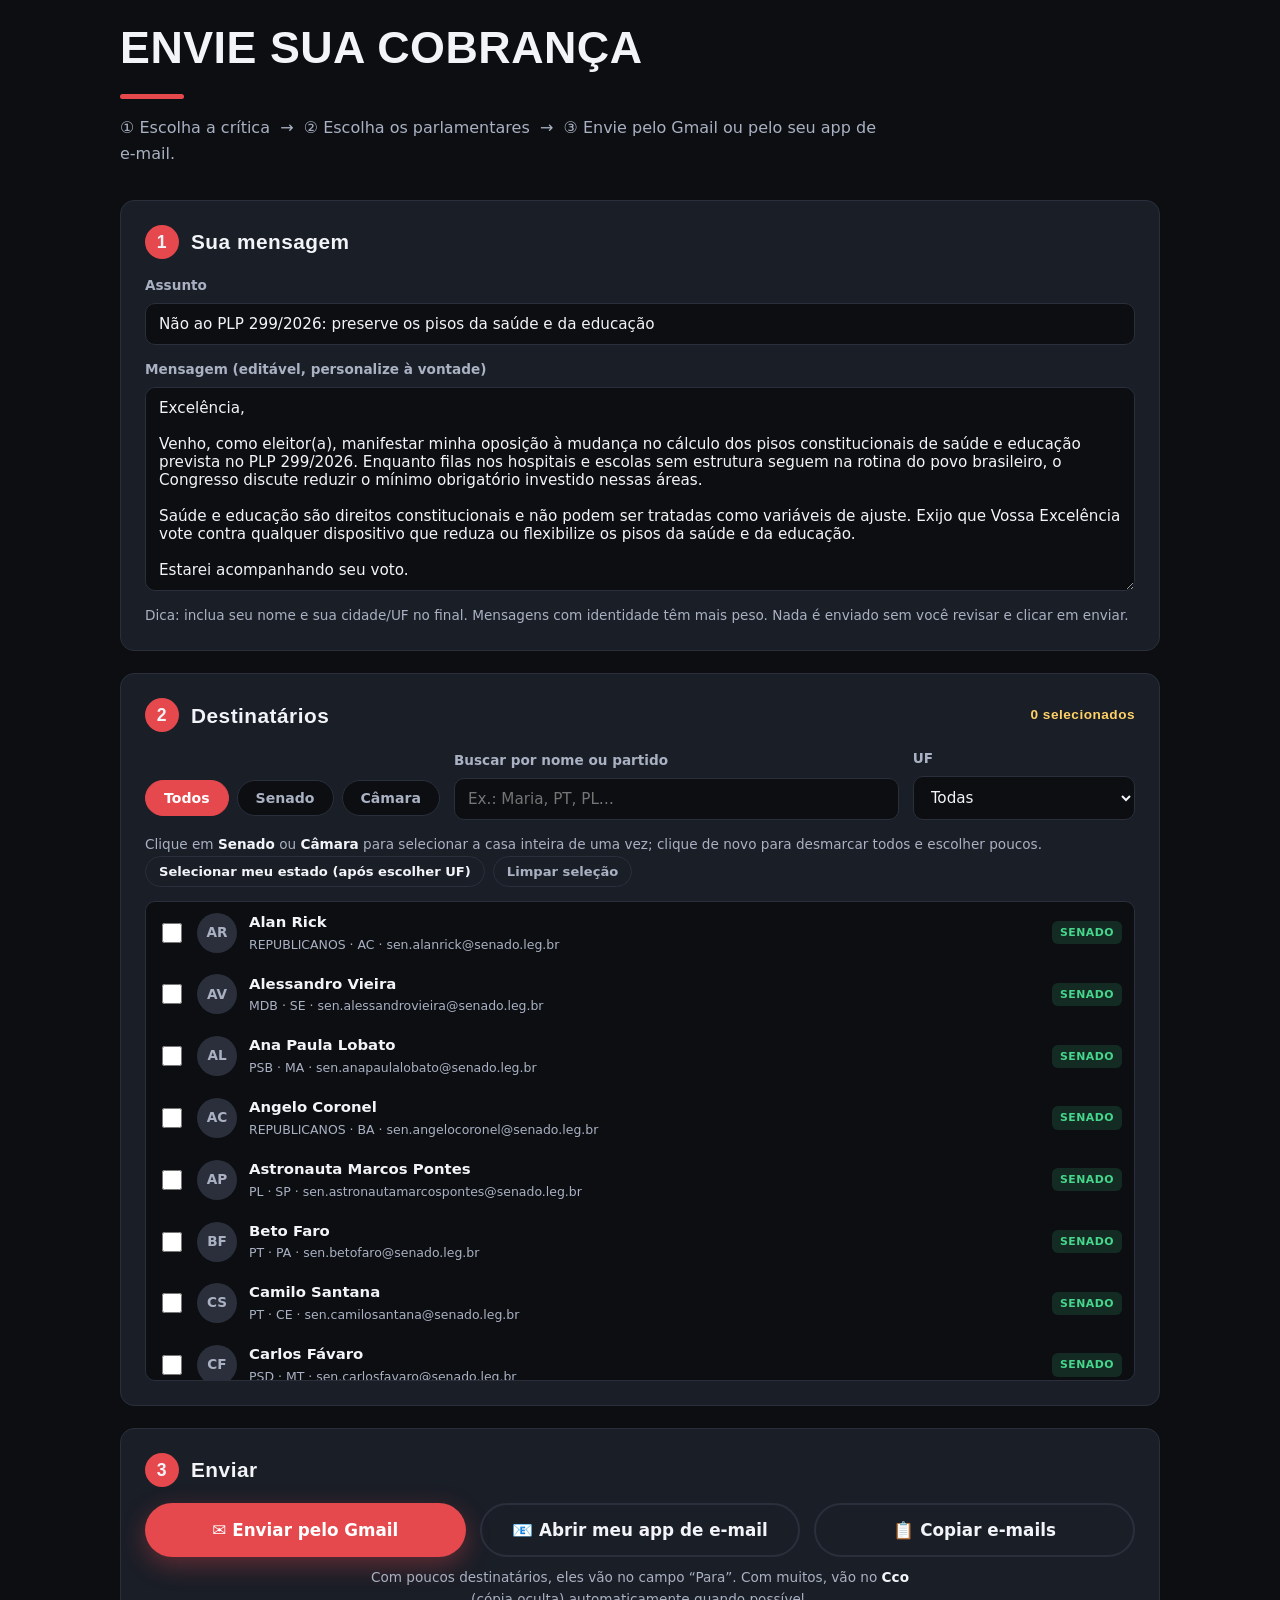
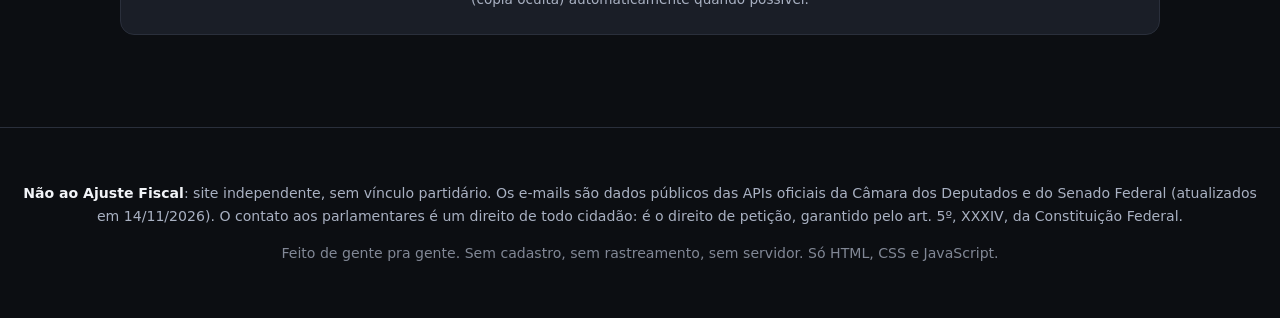
==== commit 0c17d7f9: "Chips Senado/Câmara viram toggles de seleção; botão de estado também alterna" ====
--- a/index.html
+++ b/index.html
@@ -147,7 +147,7 @@
         </h3>
 
         <div class="filtros">
-          <div class="chip-grupo" role="group" aria-label="Filtrar por casa">
+          <div class="chip-grupo" role="group" aria-label="Filtrar e selecionar por casa">
             <button class="chip ativo" data-casa="todos">Todos</button>
             <button class="chip" data-casa="senado">Senado</button>
             <button class="chip" data-casa="camara">Câmara</button>
@@ -161,10 +161,12 @@
             <select id="uf"><option value="">Todas</option></select>
           </label>
         </div>
+        <p class="dica">
+          Clique em <strong>Senado</strong> ou <strong>Câmara</strong> para selecionar a casa
+          inteira de uma vez; clique de novo para desmarcar todos e escolher poucos.
+        </p>
 
         <div class="acoes-rapidas">
-          <button class="btn btn-mini" id="sel-senado">Selecionar todo o Senado (81)</button>
-          <button class="btn btn-mini" id="sel-camara">Selecionar toda a Câmara (513)</button>
           <button class="btn btn-mini" id="sel-uf">Selecionar meu estado (após escolher UF)</button>
           <button class="btn btn-mini btn-fantasma" id="limpar">Limpar seleção</button>
         </div>
--- a/css/style.css
+++ b/css/style.css
@@ -324,6 +324,15 @@
   cursor: pointer;
 }
 .chip.ativo { background: var(--vermelho); border-color: var(--vermelho); color: #fff; }
+.chip.cheio {
+  border-color: var(--verde);
+  color: var(--verde);
+}
+.chip.ativo.cheio {
+  background: var(--verde);
+  border-color: var(--verde);
+  color: #0c0e12;
+}
 
 .acoes-rapidas { display: flex; flex-wrap: wrap; gap: 8px; margin-bottom: 14px; }
 
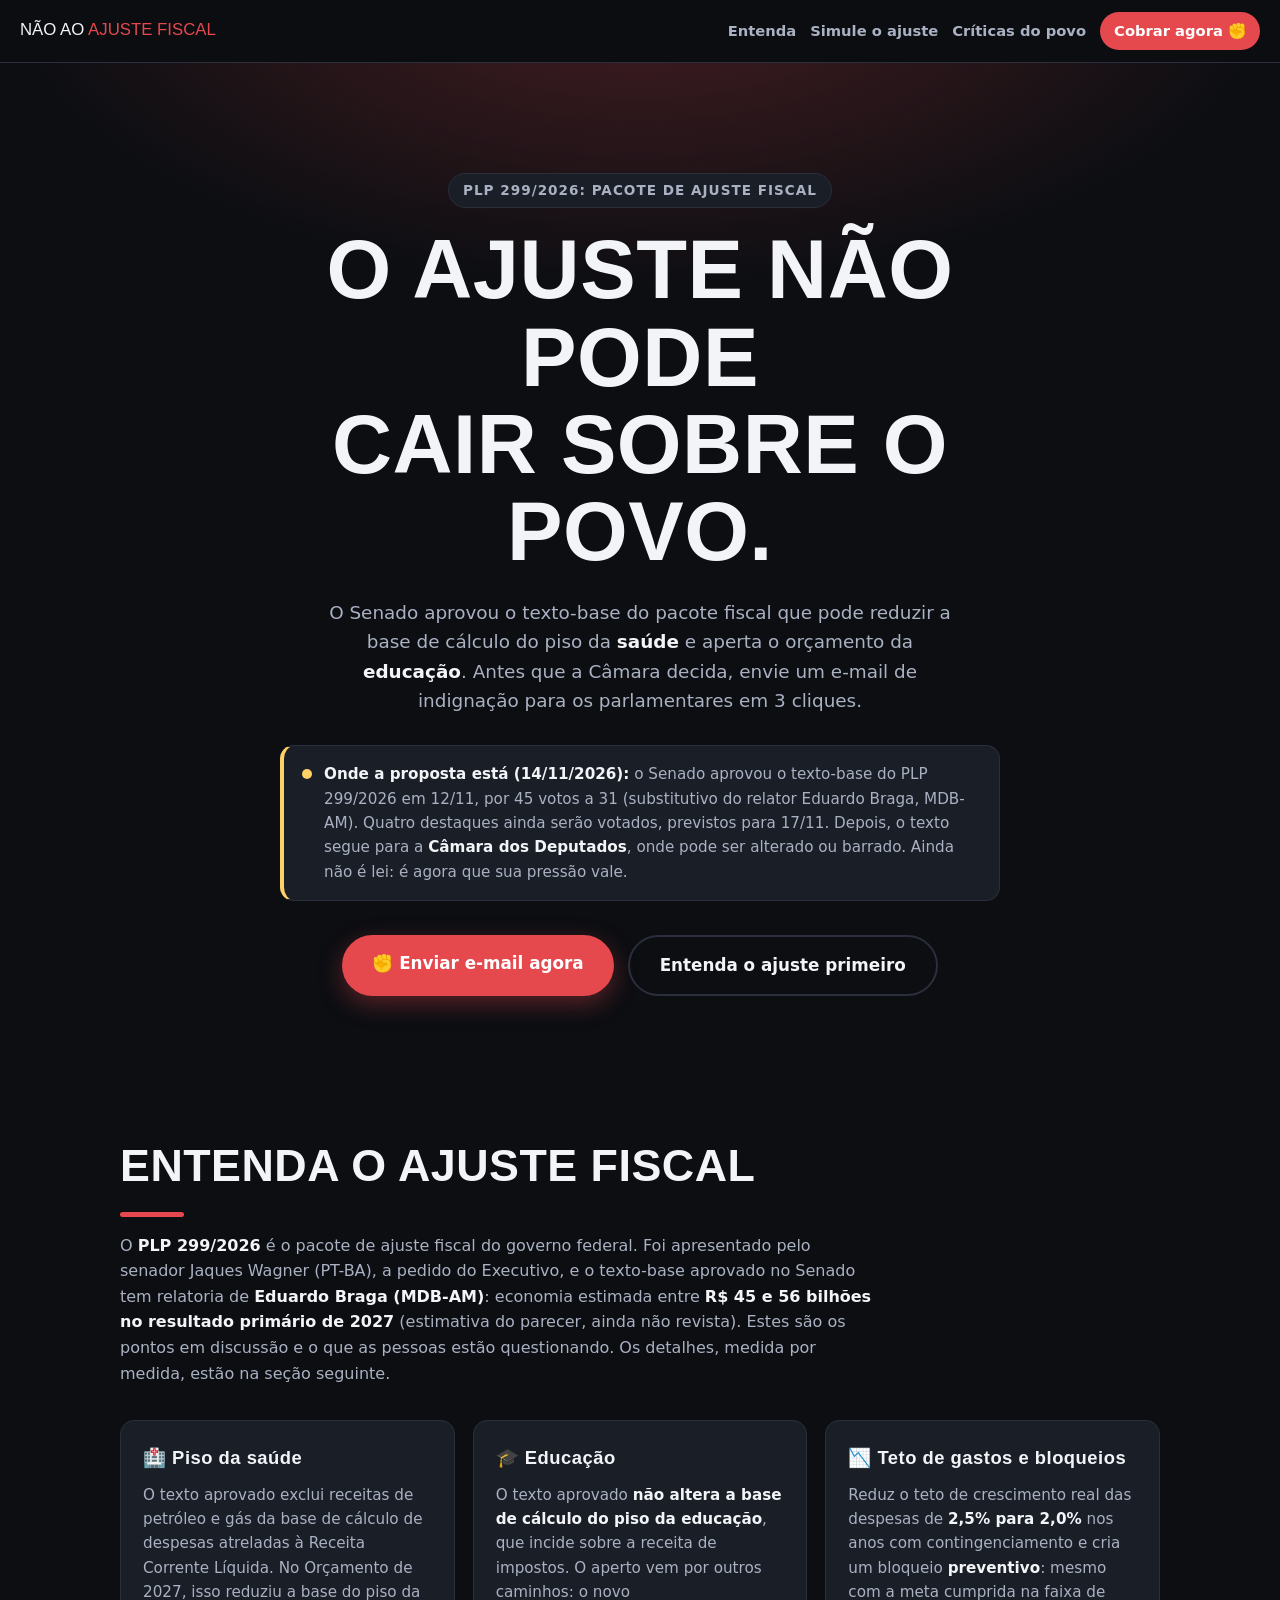
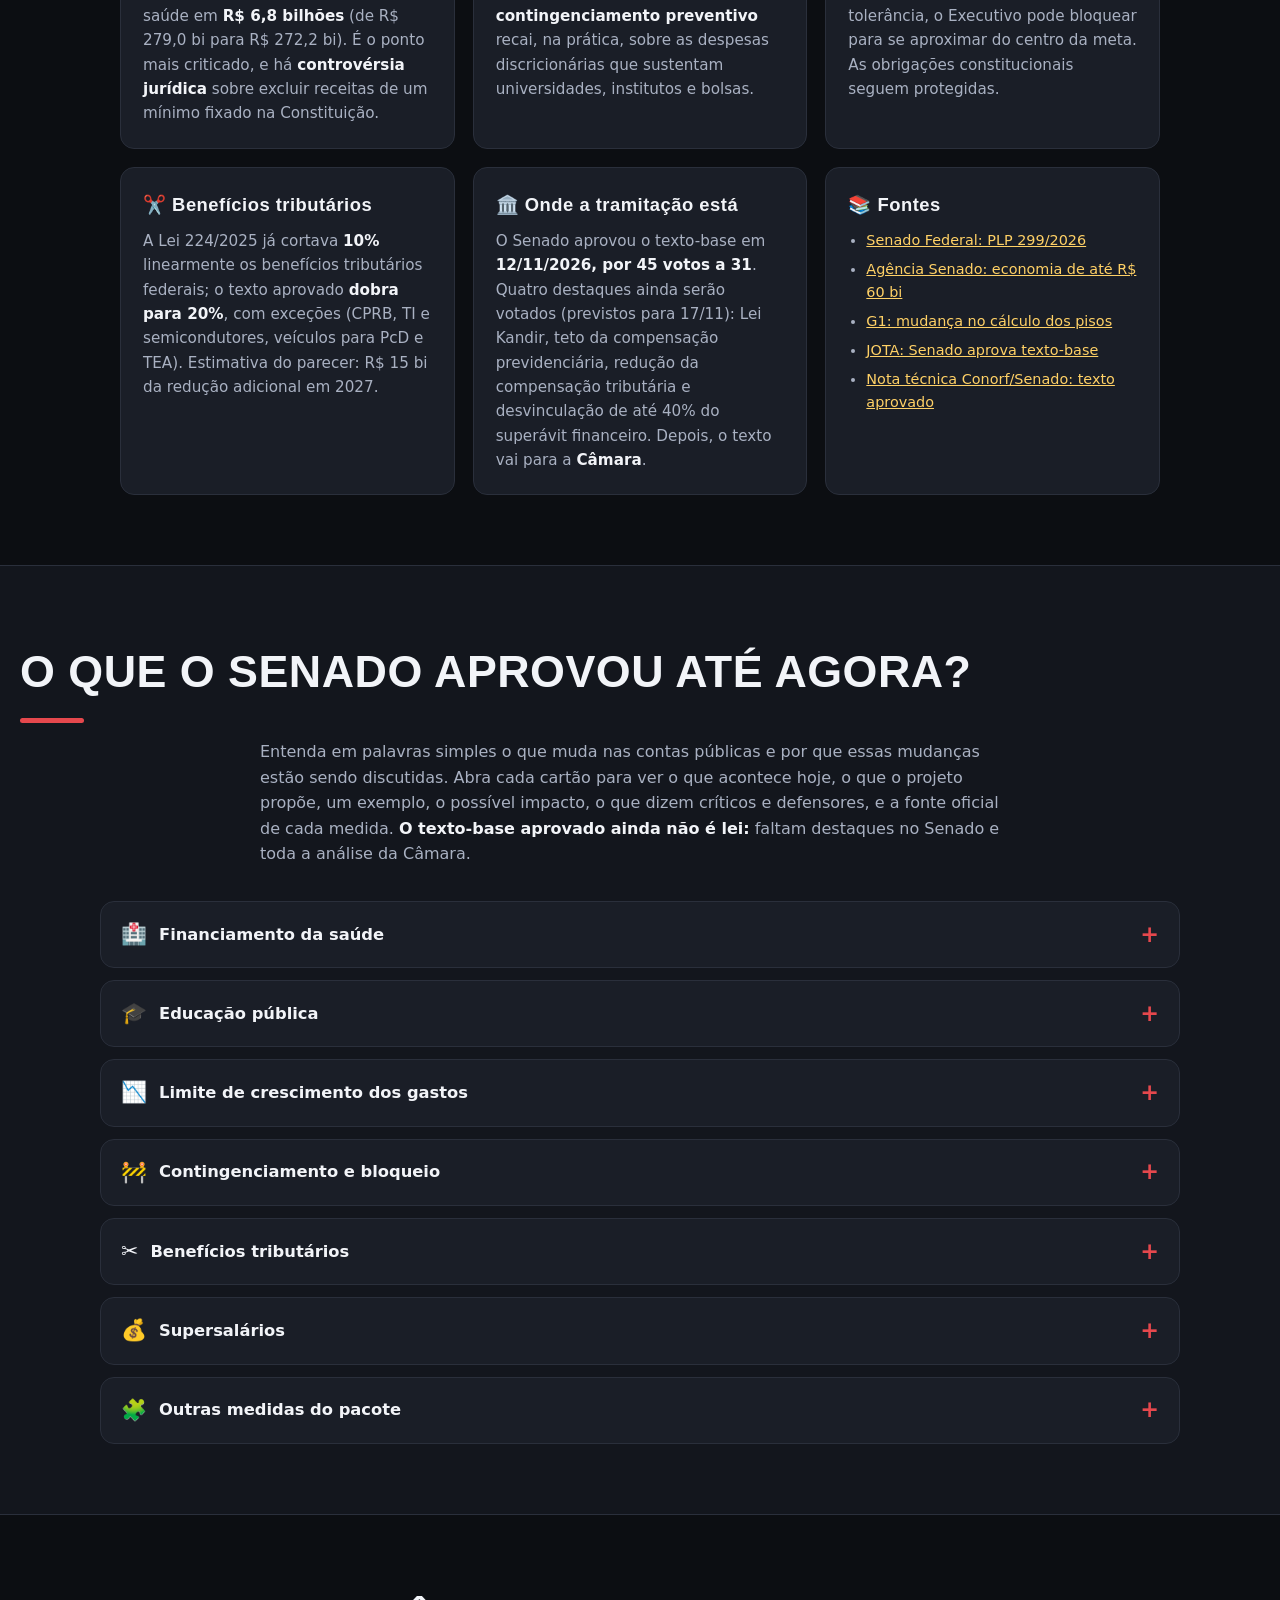
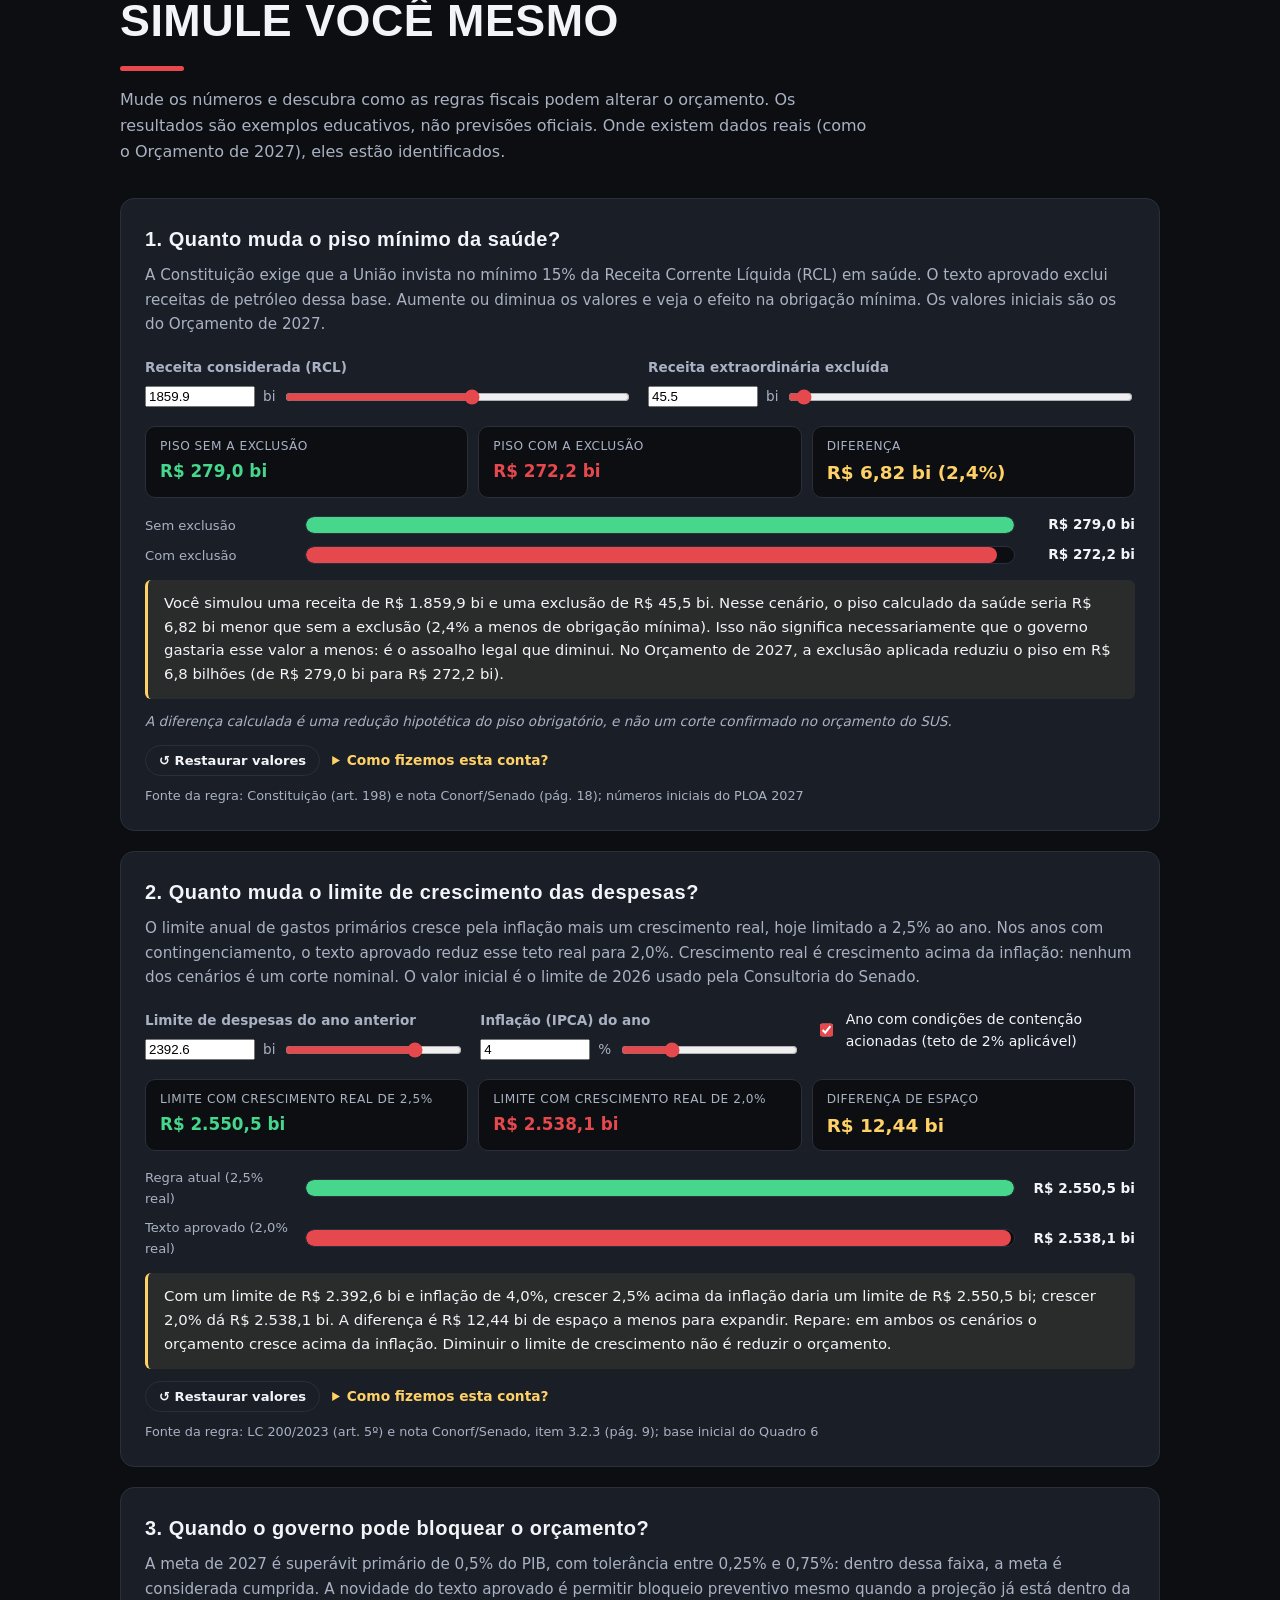
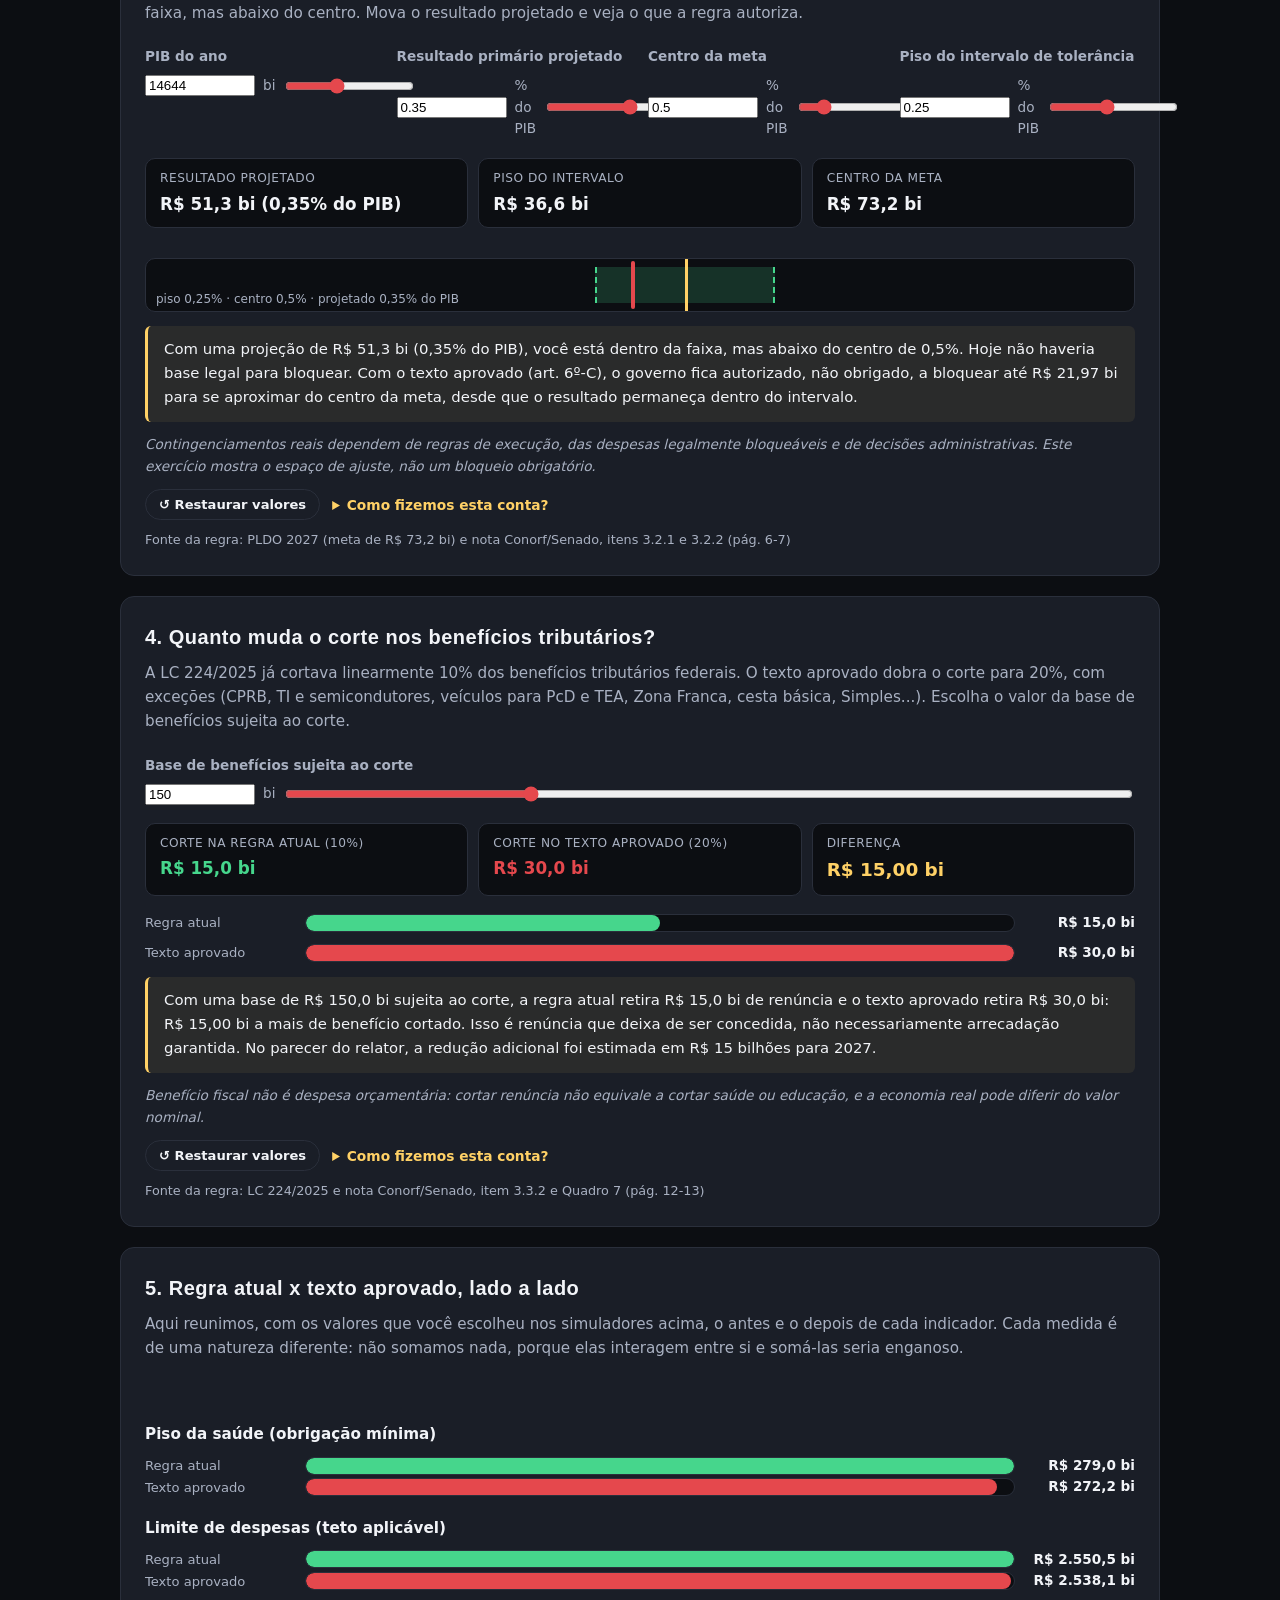
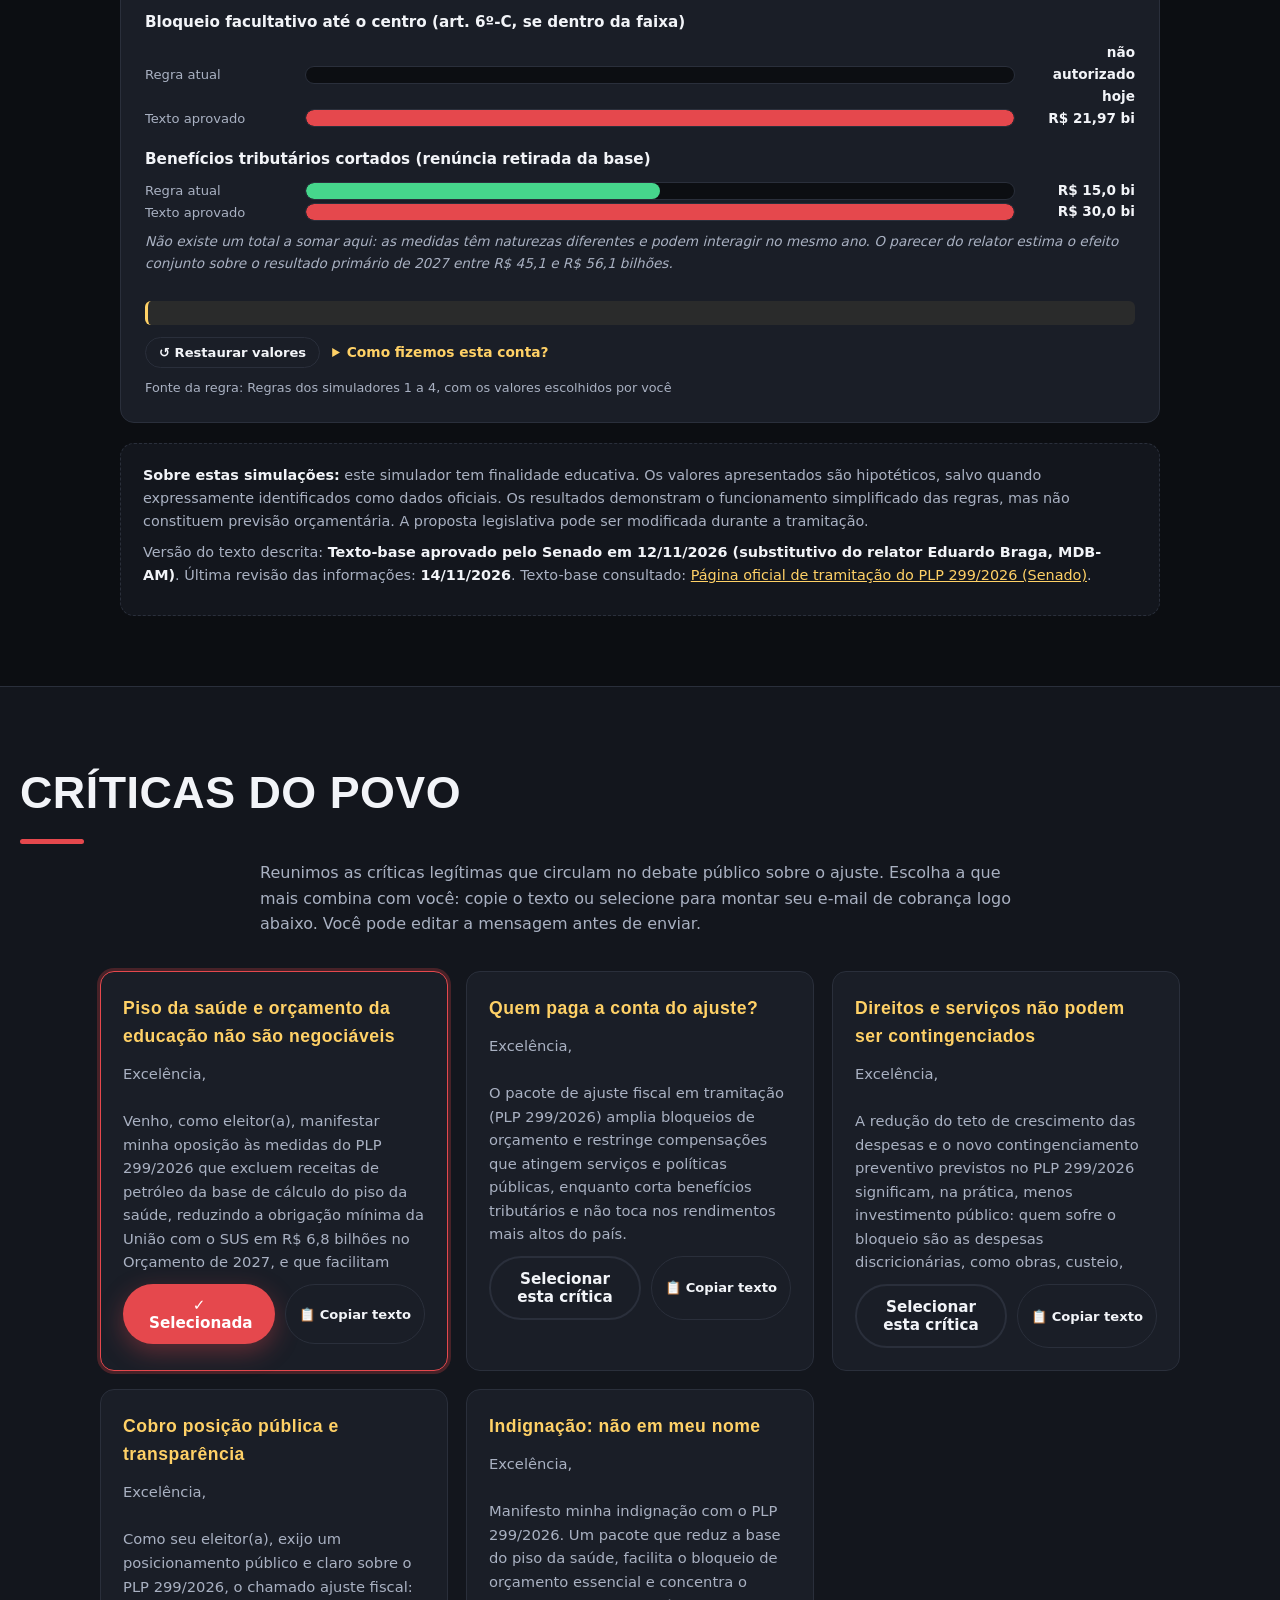
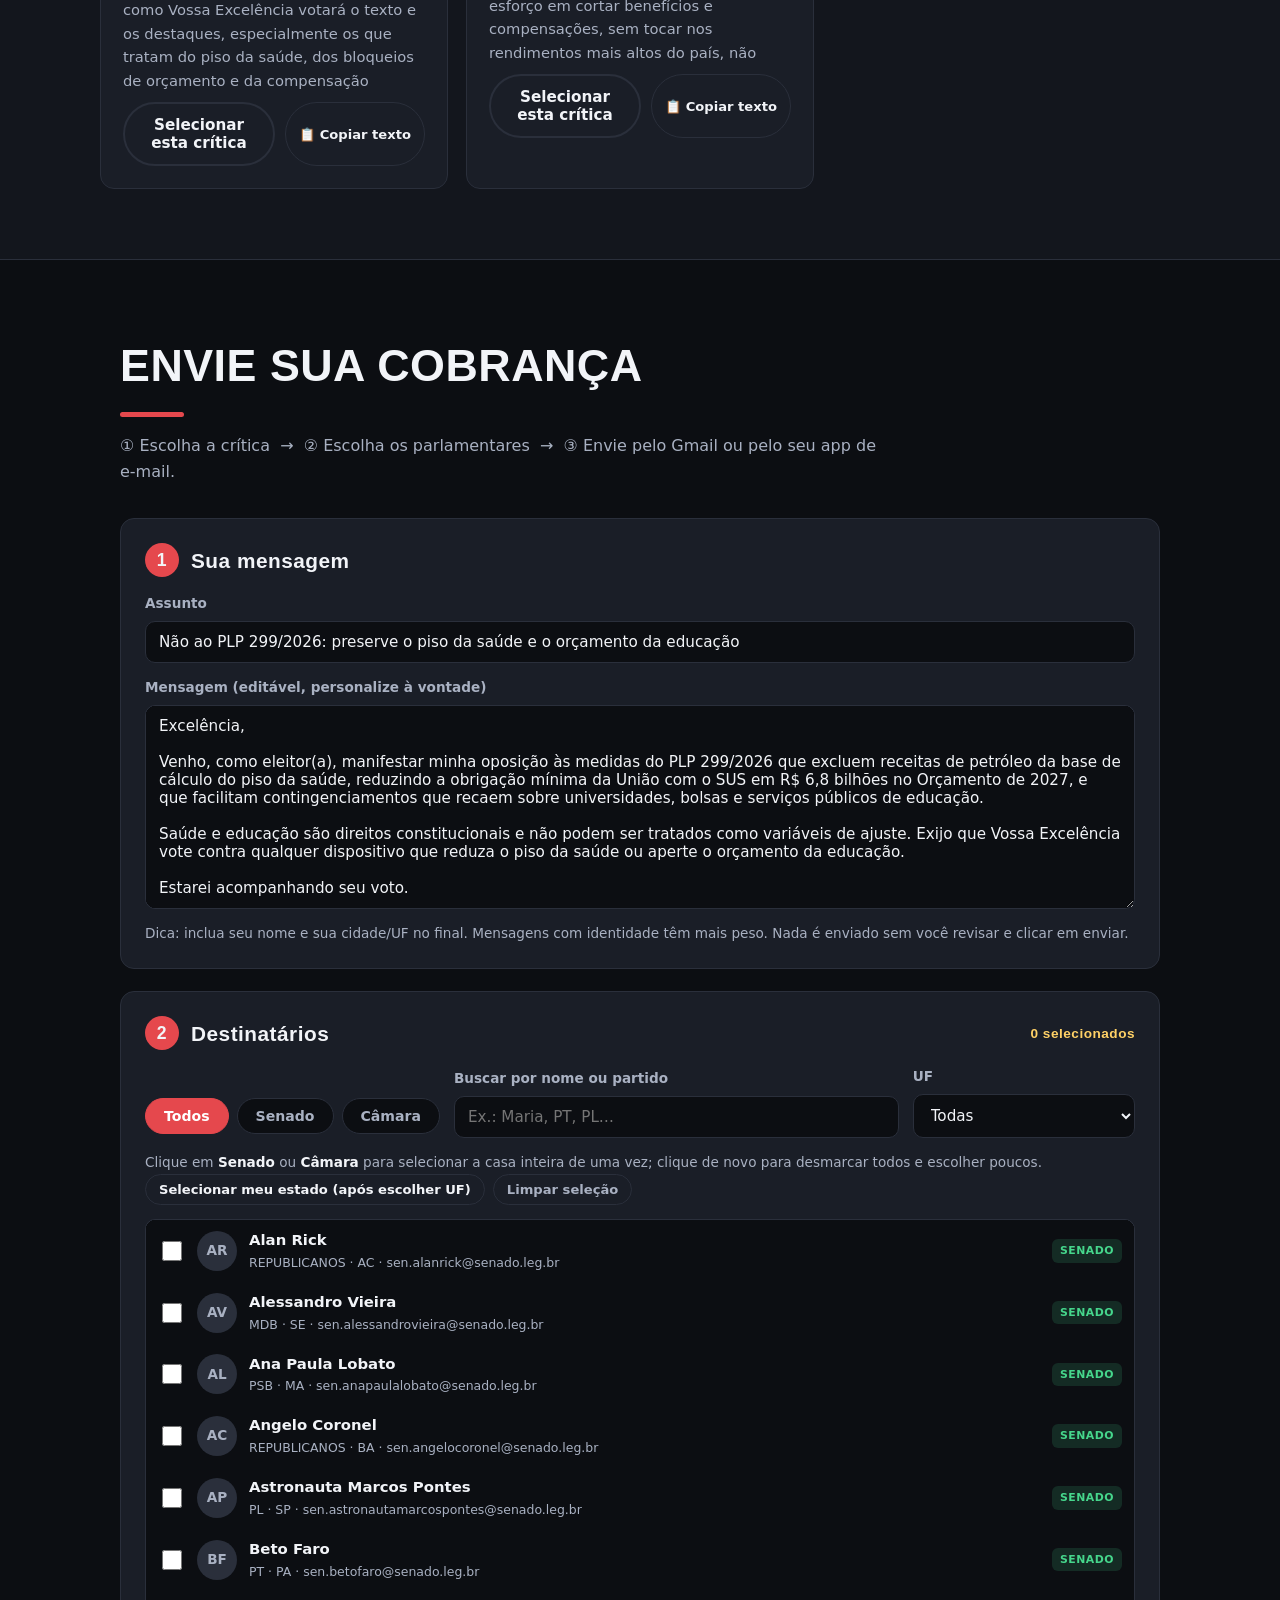
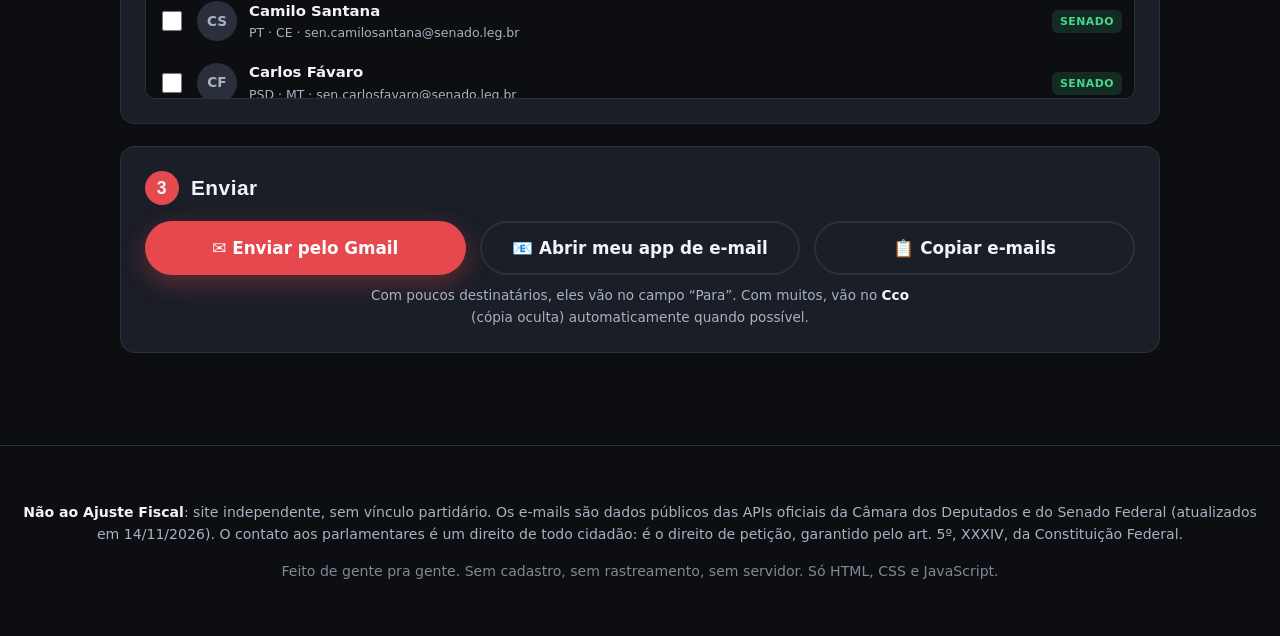
==== commit 173b8208: "Módulo Entenda e Simule: cards detalhados do texto aprovado, 5 simuladores educativos, correções fac" ====
--- a/index.html
+++ b/index.html
@@ -6,6 +6,7 @@
   <title>Não ao Ajuste Fiscal: cobre seus parlamentares por e-mail</title>
   <meta name="description" content="Entenda o PLP 299/2026 (pacote de ajuste fiscal), escolha uma crítica legítima e envie um e-mail de cobrança para senadores e deputados em poucos cliques." />
   <link rel="stylesheet" href="css/style.css" />
+  <link rel="stylesheet" href="css/simulador.css" />
   <link rel="icon" href="data:image/svg+xml,%3Csvg xmlns='http://www.w3.org/2000/svg' viewBox='0 0 100 100'%3E%3Ctext y='.9em' font-size='90'%3E✊%3C/text%3E%3C/svg%3E" />
 </head>
 <body>
@@ -14,6 +15,7 @@
     <a class="marca" href="#inicio">NÃO AO <span>AJUSTE FISCAL</span></a>
     <nav aria-label="Navegação principal">
       <a href="#entenda">Entenda</a>
+      <a href="#simulador">Simule o ajuste</a>
       <a href="#criticas">Críticas do povo</a>
       <a class="destaque-nav" href="#cobrar">Cobrar agora ✊</a>
     </nav>
@@ -26,17 +28,19 @@
       <p class="lupinha">PLP 299/2026: pacote de ajuste fiscal</p>
       <h1>O ajuste não pode<br />cair sobre o povo.</h1>
       <p class="hero-sub">
-        O Senado já aprovou o texto-base do pacote fiscal que muda o cálculo dos pisos da
-        <strong>saúde</strong> e da <strong>educação</strong>. Antes que a Câmara decida,
-        envie um e-mail de indignação para os parlamentares em 3 cliques.
+        O Senado aprovou o texto-base do pacote fiscal que pode reduzir a base de cálculo
+        do piso da <strong>saúde</strong> e aperta o orçamento da <strong>educação</strong>.
+        Antes que a Câmara decida, envie um e-mail de indignação para os parlamentares em 3 cliques.
       </p>
       <div class="status-caixa" role="status">
         <span class="ponto"></span>
         <div>
           <strong>Onde a proposta está (14/11/2026):</strong>
-          Senado aprovou o texto-base em 12/11; os destaques vão a votação e o pacote
-          segue para a <strong>Câmara dos Deputados</strong>, onde ainda pode ser alterado
-          ou barrado. É agora que sua pressão vale.
+          o Senado aprovou o texto-base do PLP 299/2026 em 12/11, por 45 votos a 31
+          (substitutivo do relator Eduardo Braga, MDB-AM). Quatro destaques ainda serão
+          votados, previstos para 17/11. Depois, o texto segue para a
+          <strong>Câmara dos Deputados</strong>, onde pode ser alterado ou barrado.
+          Ainda não é lei: é agora que sua pressão vale.
         </div>
       </div>
       <div class="hero-cta">
@@ -49,49 +53,54 @@
     <section id="entenda" class="secao">
       <h2>Entenda o ajuste fiscal</h2>
       <p class="secao-sub">
-        O <strong>PLP 299/2026</strong> é o pacote de ajuste fiscal do governo federal, com
-        relatoria do senador Jaques Wagner (PT-BA). Estimativa oficial: economia de até
-        <strong>R$ 56 a 60 bilhões em 2027</strong> (cerca de 0,5% do PIB). Estes são os pontos
-        em discussão e o que as pessoas estão questionando.
+        O <strong>PLP 299/2026</strong> é o pacote de ajuste fiscal do governo federal. Foi
+        apresentado pelo senador Jaques Wagner (PT-BA), a pedido do Executivo, e o texto-base
+        aprovado no Senado tem relatoria de <strong>Eduardo Braga (MDB-AM)</strong>: economia
+        estimada entre <strong>R$ 45 e 56 bilhões no resultado primário de 2027</strong> (estimativa
+        do parecer, ainda não revista). Estes são os pontos em discussão e o que as pessoas
+        estão questionando. Os detalhes, medida por medida, estão na seção seguinte.
       </p>
 
       <div class="grade-cards">
         <article class="card-ponto">
-          <h3>🏥 Pisos de saúde e educação</h3>
-          <p>O pacote muda o cálculo dos <strong>pisos constitucionais</strong>, o mínimo
-          obrigatório que o governo deve investir em saúde e educação. O governo afirma que os
-          pisos estão preservados; especialistas e reportagens apontam risco de
-          <strong>redução do valor obrigatório</strong>. É o ponto mais criticado do projeto.</p>
+          <h3>🏥 Piso da saúde</h3>
+          <p>O texto aprovado exclui receitas de petróleo e gás da base de cálculo de despesas
+          atreladas à Receita Corrente Líquida. No Orçamento de 2027, isso reduziu a base do
+          piso da saúde em <strong>R$ 6,8 bilhões</strong> (de R$ 279,0 bi para R$ 272,2 bi).
+          É o ponto mais criticado, e há <strong>controvérsia jurídica</strong> sobre excluir
+          receitas de um mínimo fixado na Constituição.</p>
+        </article>
+
+        <article class="card-ponto">
+          <h3>🎓 Educação</h3>
+          <p>O texto aprovado <strong>não altera a base de cálculo do piso da educação</strong>,
+          que incide sobre a receita de impostos. O aperto vem por outros caminhos: o novo
+          <strong>contingenciamento preventivo</strong> recai, na prática, sobre as despesas
+          discricionárias que sustentam universidades, institutos e bolsas.</p>
         </article>
 
         <article class="card-ponto">
           <h3>📉 Teto de gastos e bloqueios</h3>
-          <p>Reduz o limite de crescimento real das despesas de <strong>2,5% para 2%</strong> nos
-          anos de contingenciamento e amplia a faixa de gastos que o Executivo pode
-          <strong>bloquear</strong> quando houver risco de descumprimento da meta fiscal,
-          atingindo também despesas obrigatórias.</p>
-        </article>
-
-        <article class="card-ponto">
-          <h3>💰 Quem paga a conta?</h3>
-          <p>Nos destaques a votar está em jogo a tributação de <strong>lucros e dividendos</strong>
-          e de <strong>salários altíssimos</strong>, além da isenção do IR para quem ganha até
-          R$ 5 mil. É onde se decide se o esforço fiscal chega a quem mais ganha ou se o
-          ajuste recai só sobre serviços públicos e trabalhadores.</p>
-        </article>
-
-        <article class="card-ponto">
-          <h3>✂️ Corte de incentivos fiscais</h3>
-          <p>Redução linear de <strong>10% nos benefícios tributários</strong> (incentivos
-          fiscais), somada ao corte já aprovado no fim de 2025. Há também limites ao uso de
-          créditos tributários e ao uso de sobras de recursos vinculados.</p>
+          <p>Reduz o teto de crescimento real das despesas de <strong>2,5% para 2,0%</strong> nos
+          anos com contingenciamento e cria um bloqueio <strong>preventivo</strong>: mesmo com a
+          meta cumprida na faixa de tolerância, o Executivo pode bloquear para se aproximar do
+          centro da meta. As obrigações constitucionais seguem protegidas.</p>
+        </article>
+
+        <article class="card-ponto">
+          <h3>✂️ Benefícios tributários</h3>
+          <p>A Lei 224/2025 já cortava <strong>10%</strong> linearmente os benefícios tributários
+          federais; o texto aprovado <strong>dobra para 20%</strong>, com exceções (CPRB, TI e
+          semicondutores, veículos para PcD e TEA). Estimativa do parecer: R$ 15 bi da redução
+          adicional em 2027.</p>
         </article>
 
         <article class="card-ponto">
           <h3>🏛️ Onde a tramitação está</h3>
           <p>O Senado aprovou o texto-base em <strong>12/11/2026, por 45 votos a 31</strong>.
-          Depois dos destaques, o texto vai para a <strong>Câmara dos Deputados</strong>, onde
-          pode ser alterado. Nada está decidido, e é por isso que sua mensagem importa.</p>
+          Quatro destaques ainda serão votados (previstos para 17/11): Lei Kandir, teto da
+          compensação previdenciária, redução da compensação tributária e desvinculação de até
+          40% do superávit financeiro. Depois, o texto vai para a <strong>Câmara</strong>.</p>
         </article>
 
         <article class="card-ponto card-fontes">
@@ -101,8 +110,51 @@
             <li><a href="https://www12.senado.leg.br/radio/1/noticia/2026/11/12/ajuste-nas-contas-do-governo-preve-economia-de-ate-60-bi-em-2027" target="_blank" rel="noopener">Agência Senado: economia de até R$ 60 bi</a></li>
             <li><a href="https://g1.globo.com/economia/noticia/2026/11/11/governo-articula-medida-de-ajuste-nas-contas-que-muda-calculo-dos-pisos-da-saude-e-da-educacao-entenda.ghtml" target="_blank" rel="noopener">G1: mudança no cálculo dos pisos</a></li>
             <li><a href="https://www.jota.info/legislativo/senado-aprova-texto-base-do-pacote-fiscal-com-impacto-previsto-de-ate-r-56-bi" target="_blank" rel="noopener">JOTA: Senado aprova texto-base</a></li>
+            <li><a href="https://www12.senado.leg.br/orcamento/documentos/estudos/tipos-de-estudos/notas-tecnicas-e-informativos/nota_informativa_texto_aprovado_plp_299_2026.pdf/view" target="_blank" rel="noopener">Nota técnica Conorf/Senado: texto aprovado</a></li>
           </ul>
         </article>
+      </div>
+    </section>
+
+    <!-- ============ O QUE O SENADO APROVOU ============ -->
+    <section id="entenda-aprovado" class="secao secao-escura">
+      <h2>O que o Senado aprovou até agora?</h2>
+      <p class="secao-sub">
+        Entenda em palavras simples o que muda nas contas públicas e por que essas mudanças
+        estão sendo discutidas. Abra cada cartão para ver o que acontece hoje, o que o projeto
+        propõe, um exemplo, o possível impacto, o que dizem críticos e defensores, e a fonte
+        oficial de cada medida. <strong>O texto-base aprovado ainda não é lei:</strong> faltam
+        destaques no Senado e toda a análise da Câmara.
+      </p>
+      <div id="lista-aprovado" class="lista-aprovado"></div>
+    </section>
+
+    <!-- ============ SIMULADOR ============ -->
+    <section id="simulador" class="secao">
+      <h2>Simule você mesmo</h2>
+      <p class="secao-sub">
+        Mude os números e descubra como as regras fiscais podem alterar o orçamento.
+        Os resultados são exemplos educativos, não previsões oficiais. Onde existem dados
+        reais (como o Orçamento de 2027), eles estão identificados.
+      </p>
+      <div id="lista-simuladores"></div>
+      <div class="transparencia">
+        <p>
+          <strong>Sobre estas simulações:</strong> este simulador tem finalidade educativa.
+          Os valores apresentados são hipotéticos, salvo quando expressamente identificados
+          como dados oficiais. Os resultados demonstram o funcionamento simplificado das
+          regras, mas não constituem previsão orçamentária. A proposta legislativa pode ser
+          modificada durante a tramitação.
+        </p>
+        <p>
+          Versão do texto descrita: <strong id="sim-versao">…</strong>.
+          Última revisão das informações: <strong id="sim-revisao">…</strong>.
+          Texto-base consultado: <a id="sim-link-texto" href="#" target="_blank" rel="noopener">…</a>.
+        </p>
+        <p class="aviso-desatualizado" id="sim-aviso-desatualizado" hidden>
+          ⚠️ Atenção: a tramitação avançou e esta página ainda descreve a versão anterior do
+          texto. Estamos trabalhando na atualização.
+        </p>
       </div>
     </section>
 
@@ -212,6 +264,8 @@
   <div id="toast" class="toast" role="status" aria-live="polite"></div>
 
   <script src="js/data.js"></script>
+  <script src="js/medidas.js"></script>
+  <script src="js/simulador.js"></script>
   <script src="js/app.js"></script>
 </body>
 </html>
--- a/css/simulador.css
+++ b/css/simulador.css
@@ -0,0 +1,218 @@
+/* ============ Módulo: entenda e simule o ajuste fiscal ============ */
+
+/* ---------- cards "O que o Senado aprovou até agora?" ---------- */
+.lista-aprovado { display: flex; flex-direction: column; gap: 12px; }
+
+.card-aprovado {
+  background: var(--card);
+  border: 1px solid var(--borda);
+  border-radius: var(--raio);
+  overflow: hidden;
+}
+
+.card-aprovado summary {
+  display: flex;
+  align-items: center;
+  gap: 12px;
+  padding: 16px 20px;
+  cursor: pointer;
+  font-weight: 800;
+  font-size: 1.02rem;
+  list-style: none;
+  position: relative;
+  padding-right: 48px;
+}
+.card-aprovado summary::-webkit-details-marker { display: none; }
+.card-aprovado summary::after {
+  content: "+";
+  position: absolute;
+  right: 20px;
+  top: 50%;
+  transform: translateY(-50%);
+  font-size: 1.4rem;
+  color: var(--vermelho);
+  font-weight: 800;
+}
+.card-aprovado[open] summary::after { content: "−"; }
+.card-aprovado[open] summary { border-bottom: 1px solid var(--borda); }
+
+.card-icone { font-size: 1.3rem; }
+
+.card-aprovado h4 {
+  margin: 18px 20px 4px;
+  font-size: 0.82rem;
+  text-transform: uppercase;
+  letter-spacing: 0.8px;
+  color: var(--amarelo);
+}
+.card-aprovado p { margin: 0 20px 4px; color: var(--texto-meio); font-size: 0.94rem; }
+.card-aprovado p:last-of-type { margin-bottom: 14px; }
+
+.btn-impacto {
+  display: inline-block;
+  margin: 6px 20px 16px;
+  background: rgba(229, 72, 77, 0.15);
+  border-color: var(--vermelho);
+  color: var(--texto);
+}
+
+.card-fonte { font-size: 0.82rem !important; }
+.card-fonte a { color: var(--texto-meio); text-decoration: underline; }
+
+/* ---------- simuladores ---------- */
+.sim {
+  background: var(--card);
+  border: 1px solid var(--borda);
+  border-radius: var(--raio);
+  padding: 24px;
+  margin-bottom: 20px;
+}
+
+.sim-pergunta { margin: 0 0 8px; font-size: 1.25rem; }
+.sim-explica { margin: 0 0 18px; color: var(--texto-meio); font-size: 0.95rem; }
+
+.sim-controles {
+  display: grid;
+  grid-template-columns: repeat(auto-fit, minmax(230px, 1fr));
+  gap: 16px;
+  margin-bottom: 18px;
+}
+
+.controle-rotulo { font-size: 0.85rem; font-weight: 600; color: var(--texto-meio); }
+.controle-entradas { display: flex; align-items: center; gap: 8px; margin-top: 6px; }
+.controle-entradas input[type="number"] { width: 110px; flex: none; }
+.controle-sufixo { color: var(--texto-meio); font-size: 0.85rem; }
+.controle-entradas input[type="range"] { flex: 1; accent-color: var(--vermelho); }
+
+.controle-toggle { display: flex; align-items: flex-end; }
+.toggle { display: flex; align-items: center; gap: 10px; cursor: pointer; font-size: 0.88rem; color: var(--texto); padding-bottom: 8px; }
+.toggle input { width: 20px; height: 20px; accent-color: var(--vermelho); }
+
+.sim-resultados {
+  display: grid;
+  grid-template-columns: repeat(auto-fit, minmax(170px, 1fr));
+  gap: 10px;
+  margin-bottom: 16px;
+}
+.resultado {
+  background: var(--fundo);
+  border: 1px solid var(--borda);
+  border-radius: 10px;
+  padding: 10px 14px;
+  display: flex;
+  flex-direction: column;
+  gap: 2px;
+}
+.resultado-rotulo { font-size: 0.76rem; text-transform: uppercase; letter-spacing: 0.5px; color: var(--texto-meio); }
+.resultado-valor { font-size: 1.05rem; font-weight: 800; }
+.resultado.ok .resultado-valor { color: var(--verde); }
+.resultado.atencao .resultado-valor { color: var(--vermelho); }
+.resultado.grande .resultado-valor { color: var(--amarelo); font-size: 1.15rem; }
+
+/* barras comparativas */
+.sim-barras { display: flex; flex-direction: column; gap: 8px; margin-bottom: 14px; }
+.barra-linha { display: grid; grid-template-columns: 150px 1fr 110px; align-items: center; gap: 10px; }
+.barra-rotulo { font-size: 0.82rem; color: var(--texto-meio); }
+.barra-trilho { background: var(--fundo); border: 1px solid var(--borda); border-radius: 999px; height: 18px; overflow: hidden; }
+.barra-fill { height: 100%; border-radius: 999px; transition: width 0.25s ease; }
+.barra-fill.ok { background: var(--verde); }
+.barra-fill.atencao { background: var(--vermelho); }
+.barra-valor { font-size: 0.85rem; font-weight: 700; text-align: right; }
+
+.sim-interpretacao {
+  margin: 0 0 12px;
+  padding: 12px 16px;
+  background: rgba(255, 209, 102, 0.07);
+  border-left: 3px solid var(--amarelo);
+  border-radius: 6px;
+  font-size: 0.93rem;
+  color: var(--texto);
+}
+
+.sim-aviso {
+  margin: 0 0 12px;
+  font-size: 0.85rem;
+  color: var(--texto-meio);
+  font-style: italic;
+}
+
+.sim-rodape { display: flex; flex-wrap: wrap; gap: 12px; align-items: center; margin-bottom: 10px; }
+
+.sim-conta { flex: 1; min-width: 240px; font-size: 0.86rem; color: var(--texto-meio); }
+.sim-conta summary { cursor: pointer; color: var(--amarelo); font-weight: 700; }
+.sim-conta p { margin: 8px 0 0; }
+
+.sim-fonte { margin: 0; font-size: 0.8rem; color: var(--texto-meio); }
+
+/* faixa da meta (simulador 3) */
+.faixa-meta {
+  position: relative;
+  height: 54px;
+  margin: 4px 0 14px;
+  background: var(--fundo);
+  border: 1px solid var(--borda);
+  border-radius: 10px;
+  overflow: hidden;
+}
+.faixa-tolerancia {
+  position: absolute;
+  top: 8px;
+  bottom: 8px;
+  background: rgba(70, 214, 140, 0.18);
+  border-left: 2px dashed var(--verde);
+  border-right: 2px dashed var(--verde);
+}
+.faixa-centro {
+  position: absolute;
+  top: 0;
+  bottom: 0;
+  width: 3px;
+  background: var(--amarelo);
+}
+.faixa-resultado {
+  position: absolute;
+  top: 2px;
+  bottom: 2px;
+  width: 4px;
+  background: var(--vermelho);
+  border-radius: 2px;
+}
+.faixa-legenda {
+  position: absolute;
+  left: 10px;
+  bottom: 2px;
+  font-size: 0.75rem;
+  color: var(--texto-meio);
+}
+
+/* comparador */
+.comp-linha h4 { margin: 10px 0 8px; font-size: 0.95rem; }
+
+/* transparência */
+.transparencia {
+  background: var(--fundo-2);
+  border: 1px dashed var(--borda);
+  border-radius: var(--raio);
+  padding: 20px 22px;
+  font-size: 0.9rem;
+  color: var(--texto-meio);
+}
+.transparencia strong { color: var(--texto); }
+.transparencia p { margin: 0 0 8px; }
+.transparencia p:last-child { margin-bottom: 0; }
+.aviso-desatualizado {
+  margin-top: 12px;
+  padding: 10px 14px;
+  background: rgba(255, 209, 102, 0.12);
+  border-left: 3px solid var(--amarelo);
+  border-radius: 6px;
+  color: var(--texto);
+}
+
+/* responsivo */
+@media (max-width: 640px) {
+  .barra-linha { grid-template-columns: 1fr; gap: 4px; }
+  .barra-valor { text-align: left; }
+  .card-aprovado summary { padding: 14px 44px 14px 16px; font-size: 0.95rem; }
+  .card-aprovado p, .card-aprovado h4 { margin-left: 16px; margin-right: 16px; }
+}
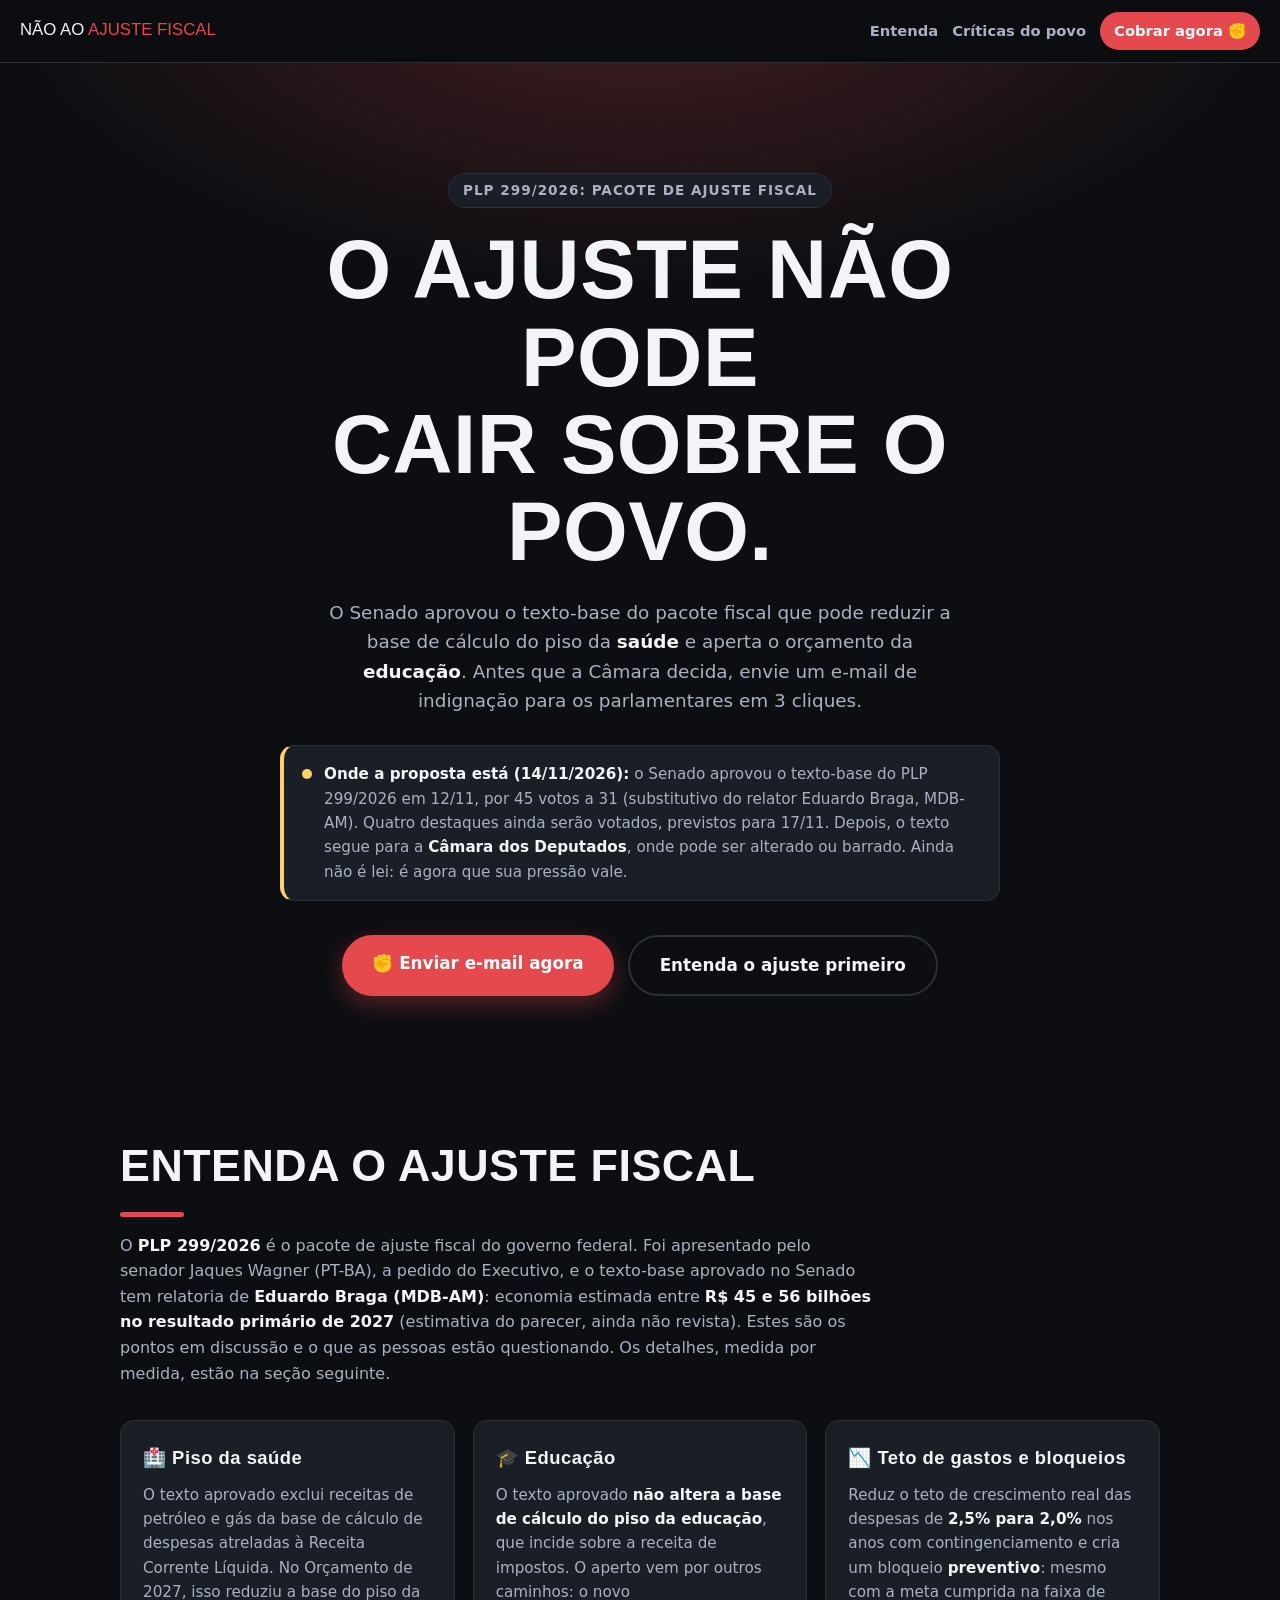
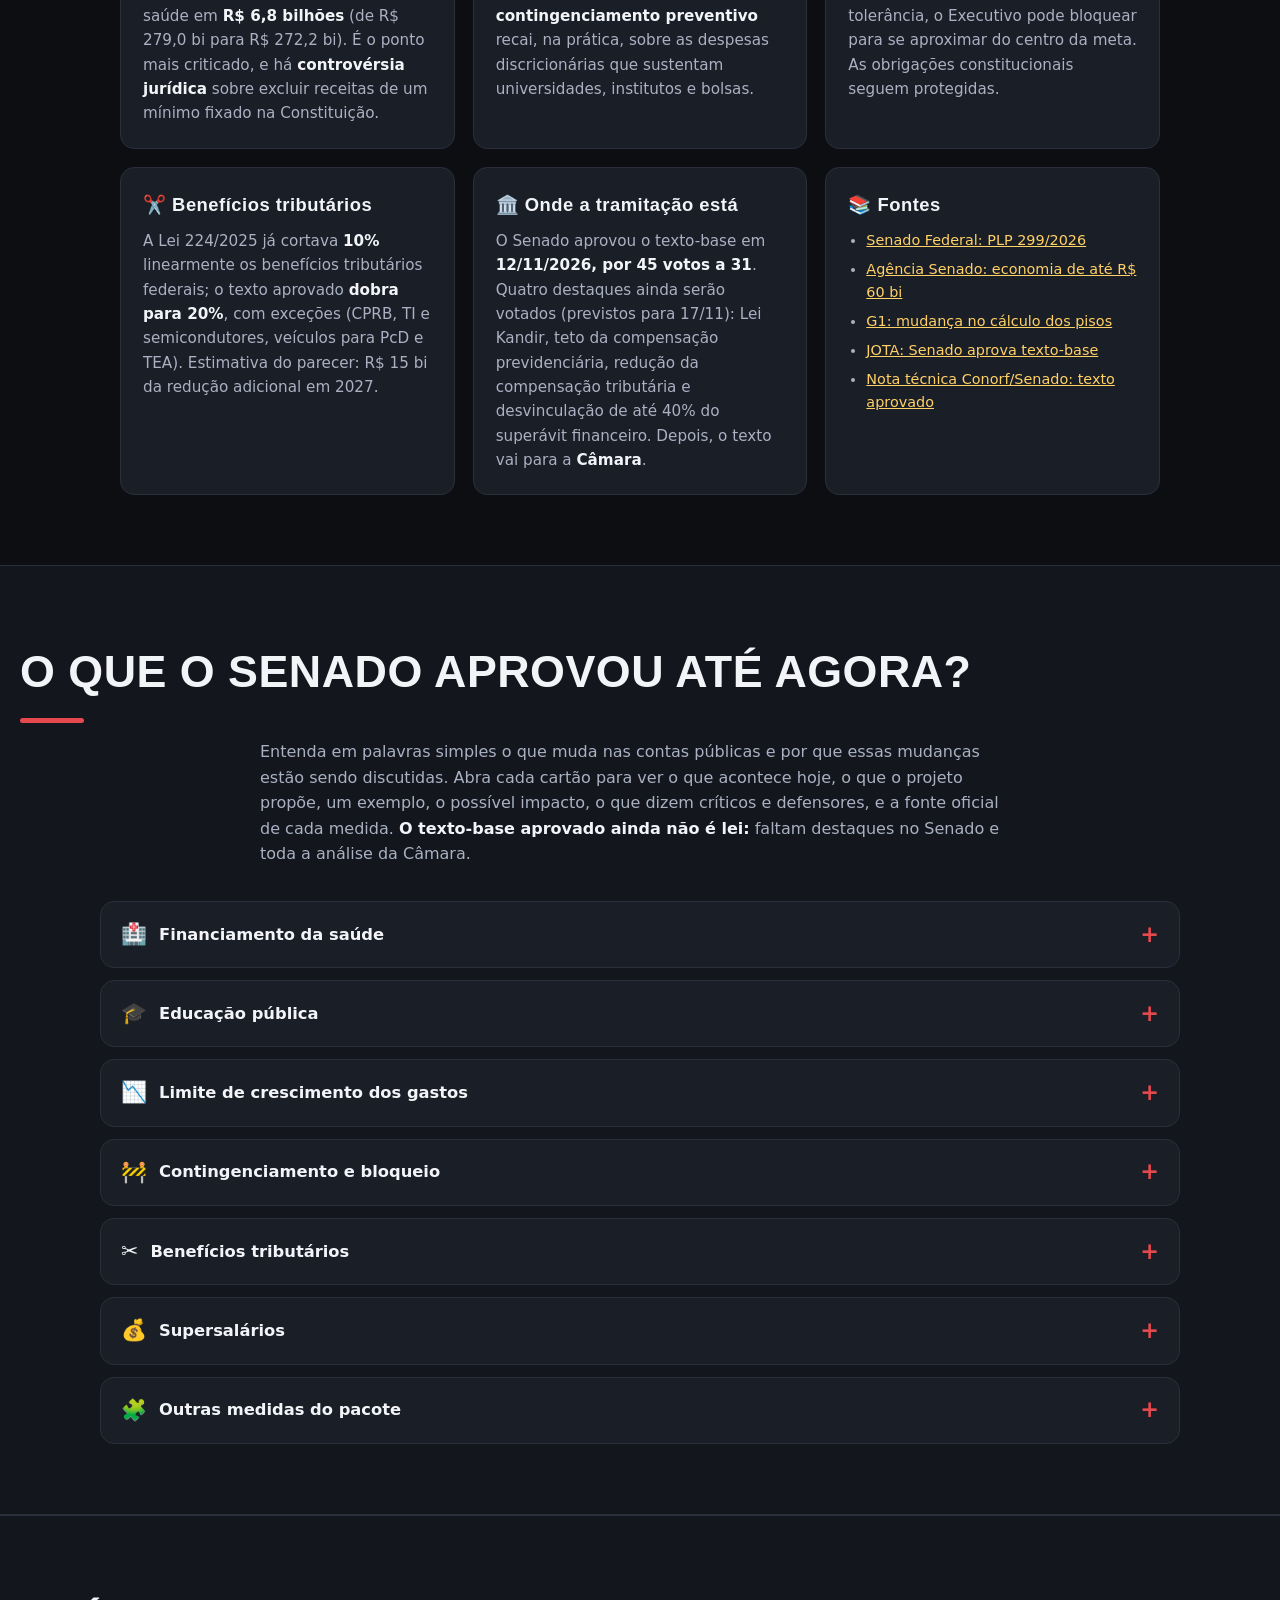
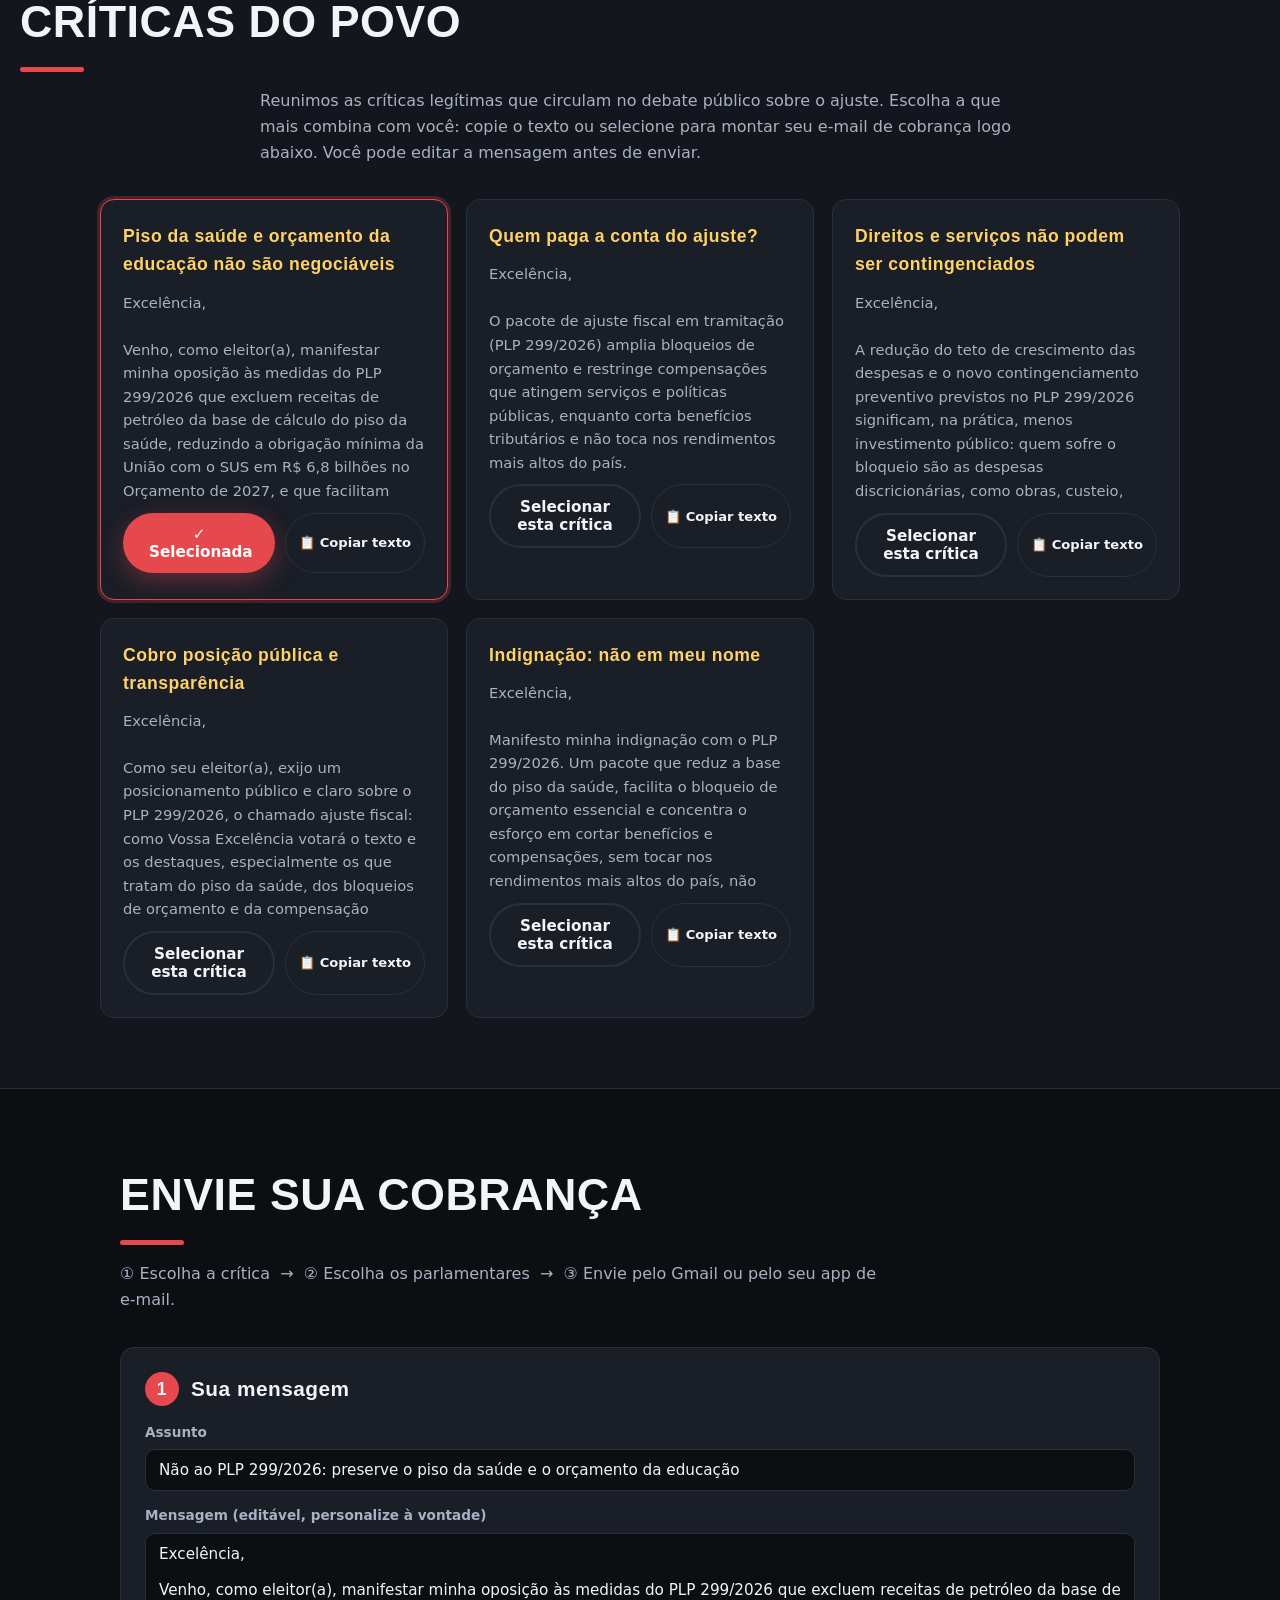
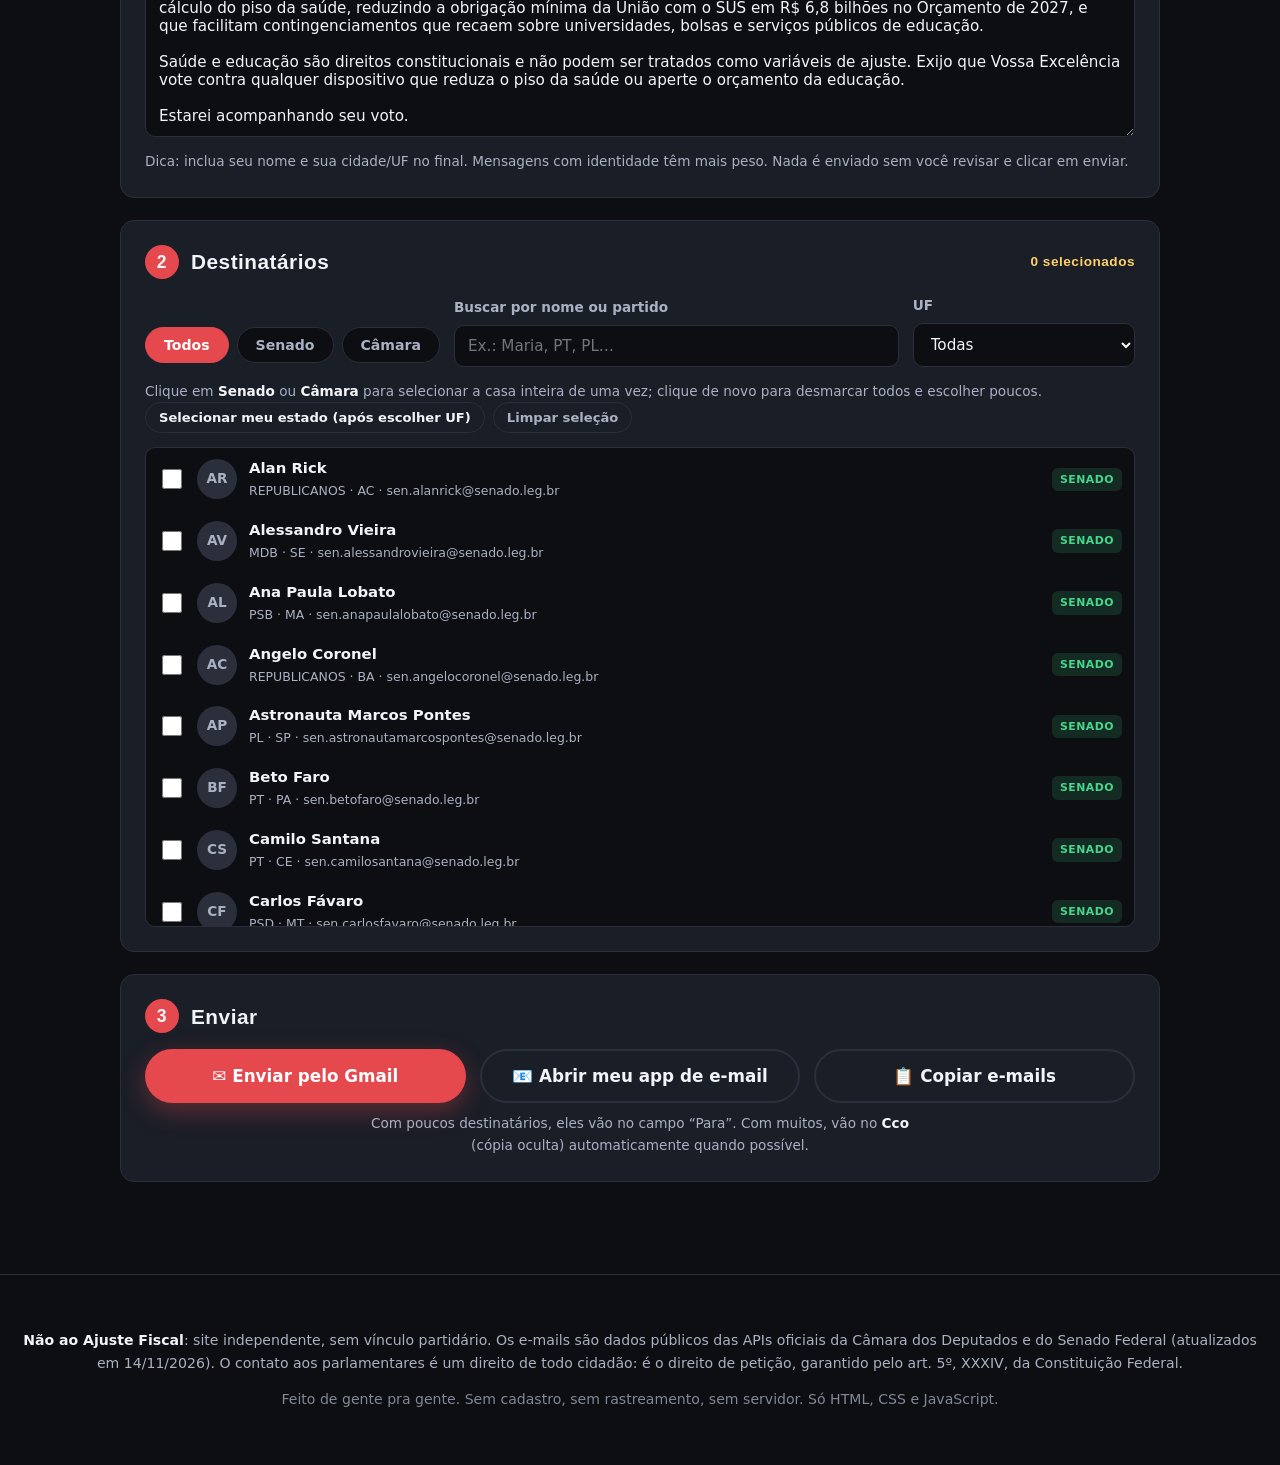
==== commit 946ab1de: "Remove a seção de simulação; mantém cartões explicativos (js/cards.js + css/cards.css)" ====
--- a/index.html
+++ b/index.html
@@ -6,7 +6,7 @@
   <title>Não ao Ajuste Fiscal: cobre seus parlamentares por e-mail</title>
   <meta name="description" content="Entenda o PLP 299/2026 (pacote de ajuste fiscal), escolha uma crítica legítima e envie um e-mail de cobrança para senadores e deputados em poucos cliques." />
   <link rel="stylesheet" href="css/style.css" />
-  <link rel="stylesheet" href="css/simulador.css" />
+  <link rel="stylesheet" href="css/cards.css" />
   <link rel="icon" href="data:image/svg+xml,%3Csvg xmlns='http://www.w3.org/2000/svg' viewBox='0 0 100 100'%3E%3Ctext y='.9em' font-size='90'%3E✊%3C/text%3E%3C/svg%3E" />
 </head>
 <body>
@@ -15,7 +15,6 @@
     <a class="marca" href="#inicio">NÃO AO <span>AJUSTE FISCAL</span></a>
     <nav aria-label="Navegação principal">
       <a href="#entenda">Entenda</a>
-      <a href="#simulador">Simule o ajuste</a>
       <a href="#criticas">Críticas do povo</a>
       <a class="destaque-nav" href="#cobrar">Cobrar agora ✊</a>
     </nav>
@@ -127,35 +126,6 @@
         destaques no Senado e toda a análise da Câmara.
       </p>
       <div id="lista-aprovado" class="lista-aprovado"></div>
-    </section>
-
-    <!-- ============ SIMULADOR ============ -->
-    <section id="simulador" class="secao">
-      <h2>Simule você mesmo</h2>
-      <p class="secao-sub">
-        Mude os números e descubra como as regras fiscais podem alterar o orçamento.
-        Os resultados são exemplos educativos, não previsões oficiais. Onde existem dados
-        reais (como o Orçamento de 2027), eles estão identificados.
-      </p>
-      <div id="lista-simuladores"></div>
-      <div class="transparencia">
-        <p>
-          <strong>Sobre estas simulações:</strong> este simulador tem finalidade educativa.
-          Os valores apresentados são hipotéticos, salvo quando expressamente identificados
-          como dados oficiais. Os resultados demonstram o funcionamento simplificado das
-          regras, mas não constituem previsão orçamentária. A proposta legislativa pode ser
-          modificada durante a tramitação.
-        </p>
-        <p>
-          Versão do texto descrita: <strong id="sim-versao">…</strong>.
-          Última revisão das informações: <strong id="sim-revisao">…</strong>.
-          Texto-base consultado: <a id="sim-link-texto" href="#" target="_blank" rel="noopener">…</a>.
-        </p>
-        <p class="aviso-desatualizado" id="sim-aviso-desatualizado" hidden>
-          ⚠️ Atenção: a tramitação avançou e esta página ainda descreve a versão anterior do
-          texto. Estamos trabalhando na atualização.
-        </p>
-      </div>
     </section>
 
     <!-- ============ CRÍTICAS ============ -->
@@ -265,7 +235,7 @@
 
   <script src="js/data.js"></script>
   <script src="js/medidas.js"></script>
-  <script src="js/simulador.js"></script>
+  <script src="js/cards.js"></script>
   <script src="js/app.js"></script>
 </body>
 </html>
--- a/css/cards.css
+++ b/css/cards.css
@@ -0,0 +1,57 @@
+/* ============ Cartões "O que o Senado aprovou até agora?" ============ */
+
+.lista-aprovado { display: flex; flex-direction: column; gap: 12px; }
+
+.card-aprovado {
+  background: var(--card);
+  border: 1px solid var(--borda);
+  border-radius: var(--raio);
+  overflow: hidden;
+}
+
+.card-aprovado summary {
+  display: flex;
+  align-items: center;
+  gap: 12px;
+  padding: 16px 20px;
+  cursor: pointer;
+  font-weight: 800;
+  font-size: 1.02rem;
+  list-style: none;
+  position: relative;
+  padding-right: 48px;
+}
+.card-aprovado summary::-webkit-details-marker { display: none; }
+.card-aprovado summary::after {
+  content: "+";
+  position: absolute;
+  right: 20px;
+  top: 50%;
+  transform: translateY(-50%);
+  font-size: 1.4rem;
+  color: var(--vermelho);
+  font-weight: 800;
+}
+.card-aprovado[open] summary::after { content: "−"; }
+.card-aprovado[open] summary { border-bottom: 1px solid var(--borda); }
+
+.card-icone { font-size: 1.3rem; }
+
+.card-aprovado h4 {
+  margin: 18px 20px 4px;
+  font-size: 0.82rem;
+  text-transform: uppercase;
+  letter-spacing: 0.8px;
+  color: var(--amarelo);
+}
+.card-aprovado p { margin: 0 20px 4px; color: var(--texto-meio); font-size: 0.94rem; }
+.card-aprovado p:last-of-type { margin-bottom: 14px; }
+
+.card-fonte { font-size: 0.82rem !important; }
+.card-fonte a { color: var(--texto-meio); text-decoration: underline; }
+
+/* responsivo */
+@media (max-width: 640px) {
+  .card-aprovado summary { padding: 14px 44px 14px 16px; font-size: 0.95rem; }
+  .card-aprovado p, .card-aprovado h4 { margin-left: 16px; margin-right: 16px; }
+}
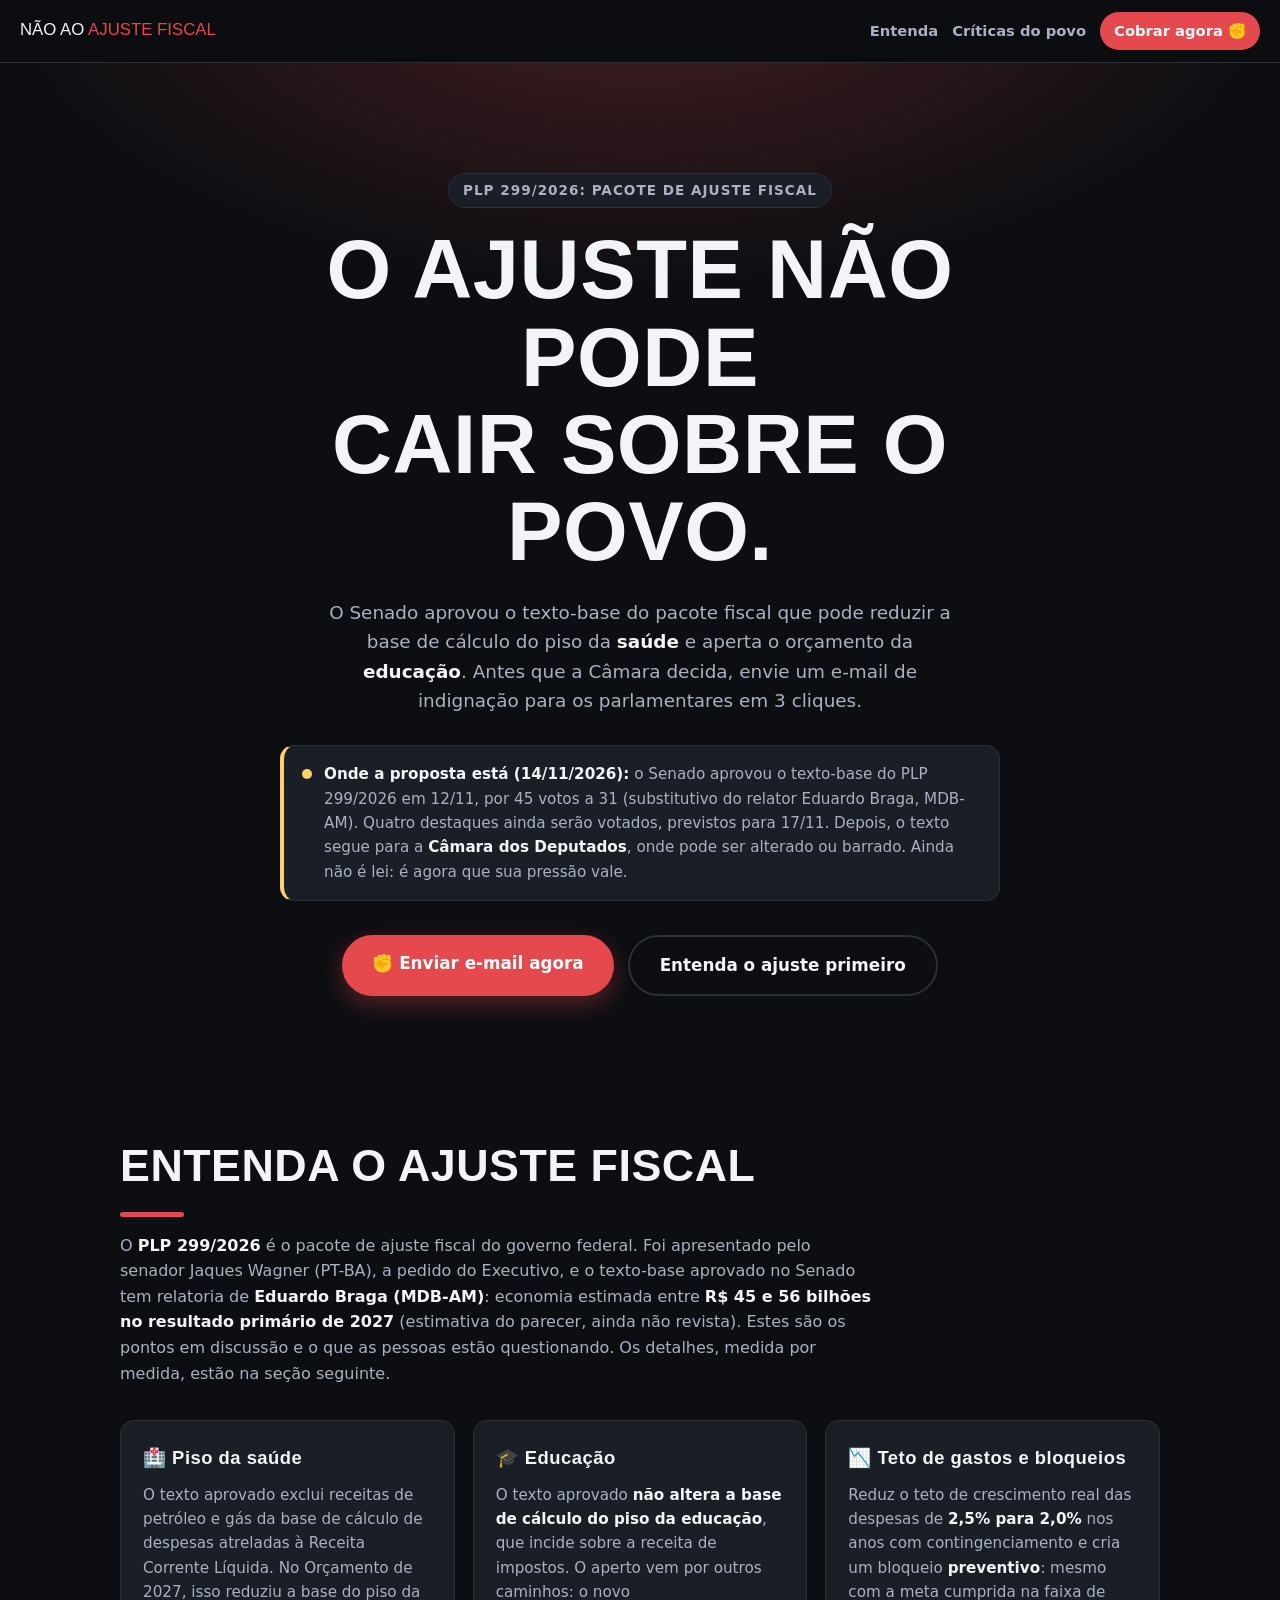
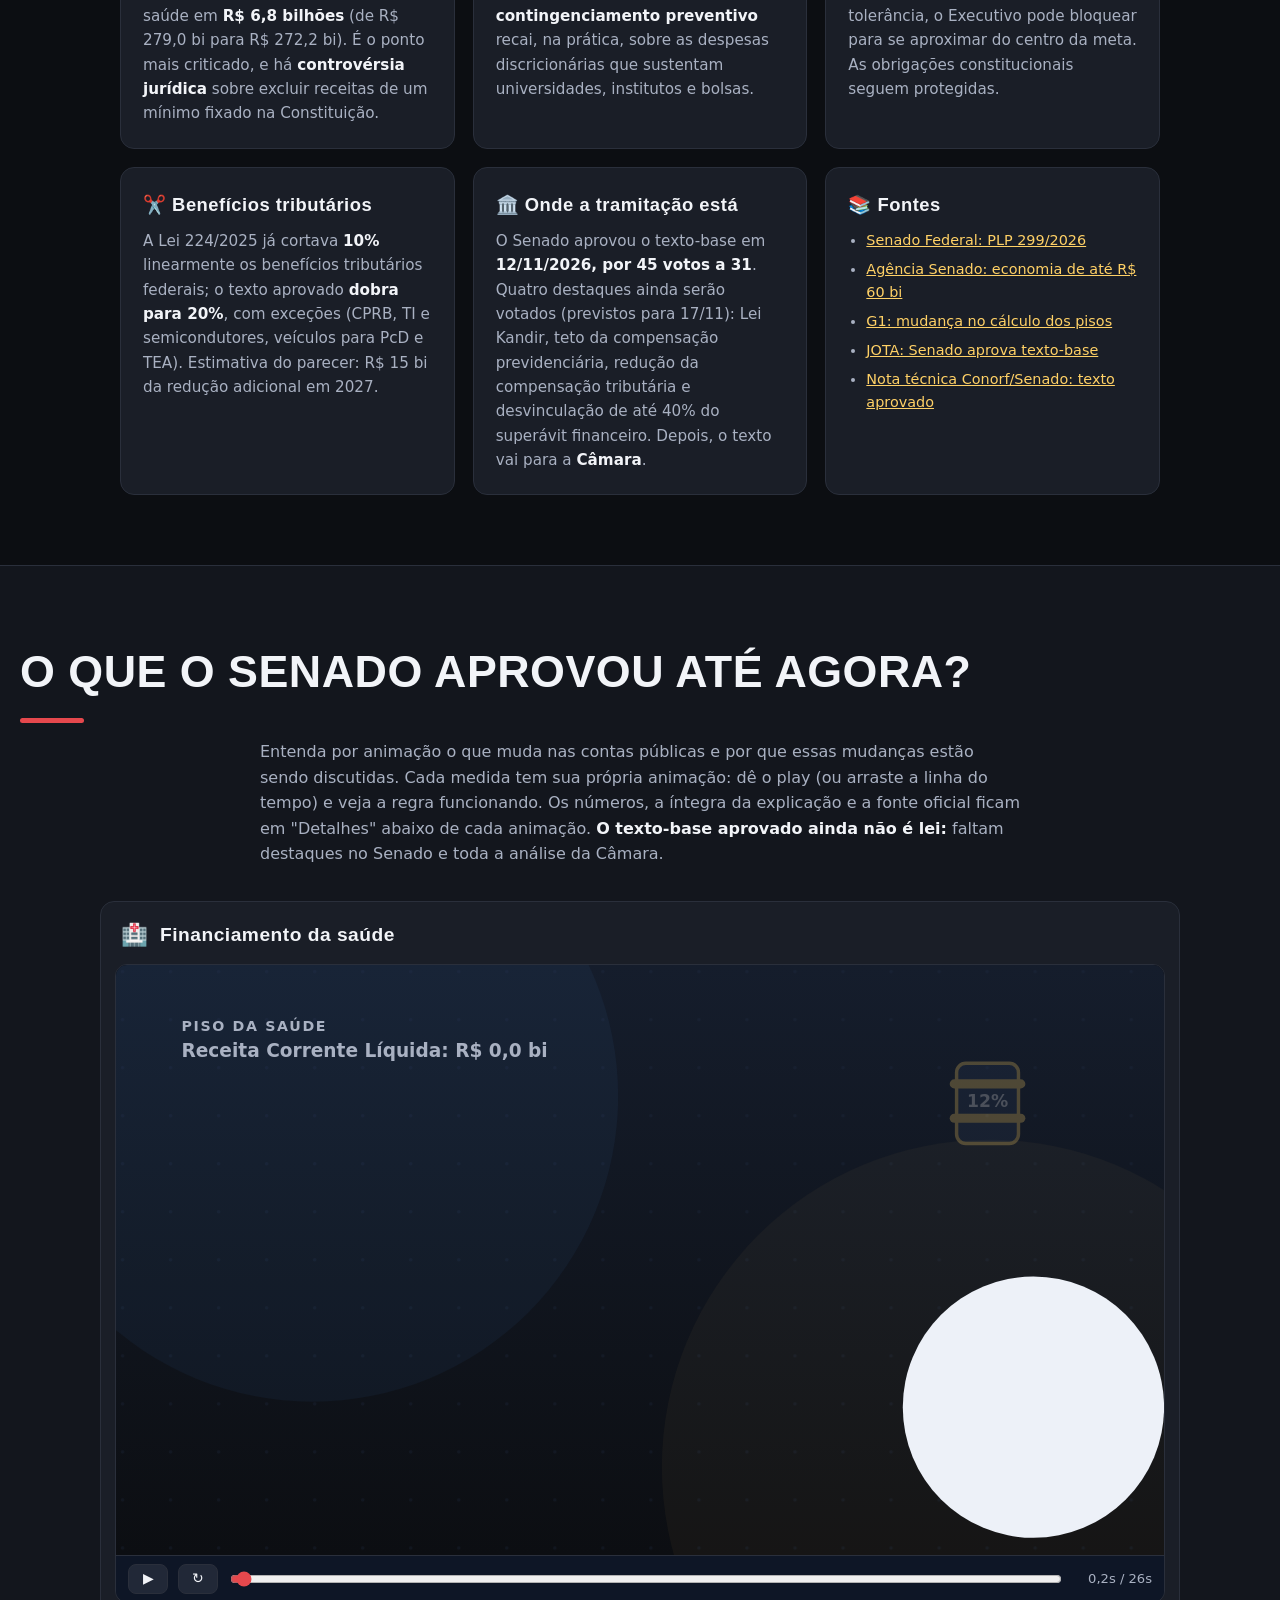
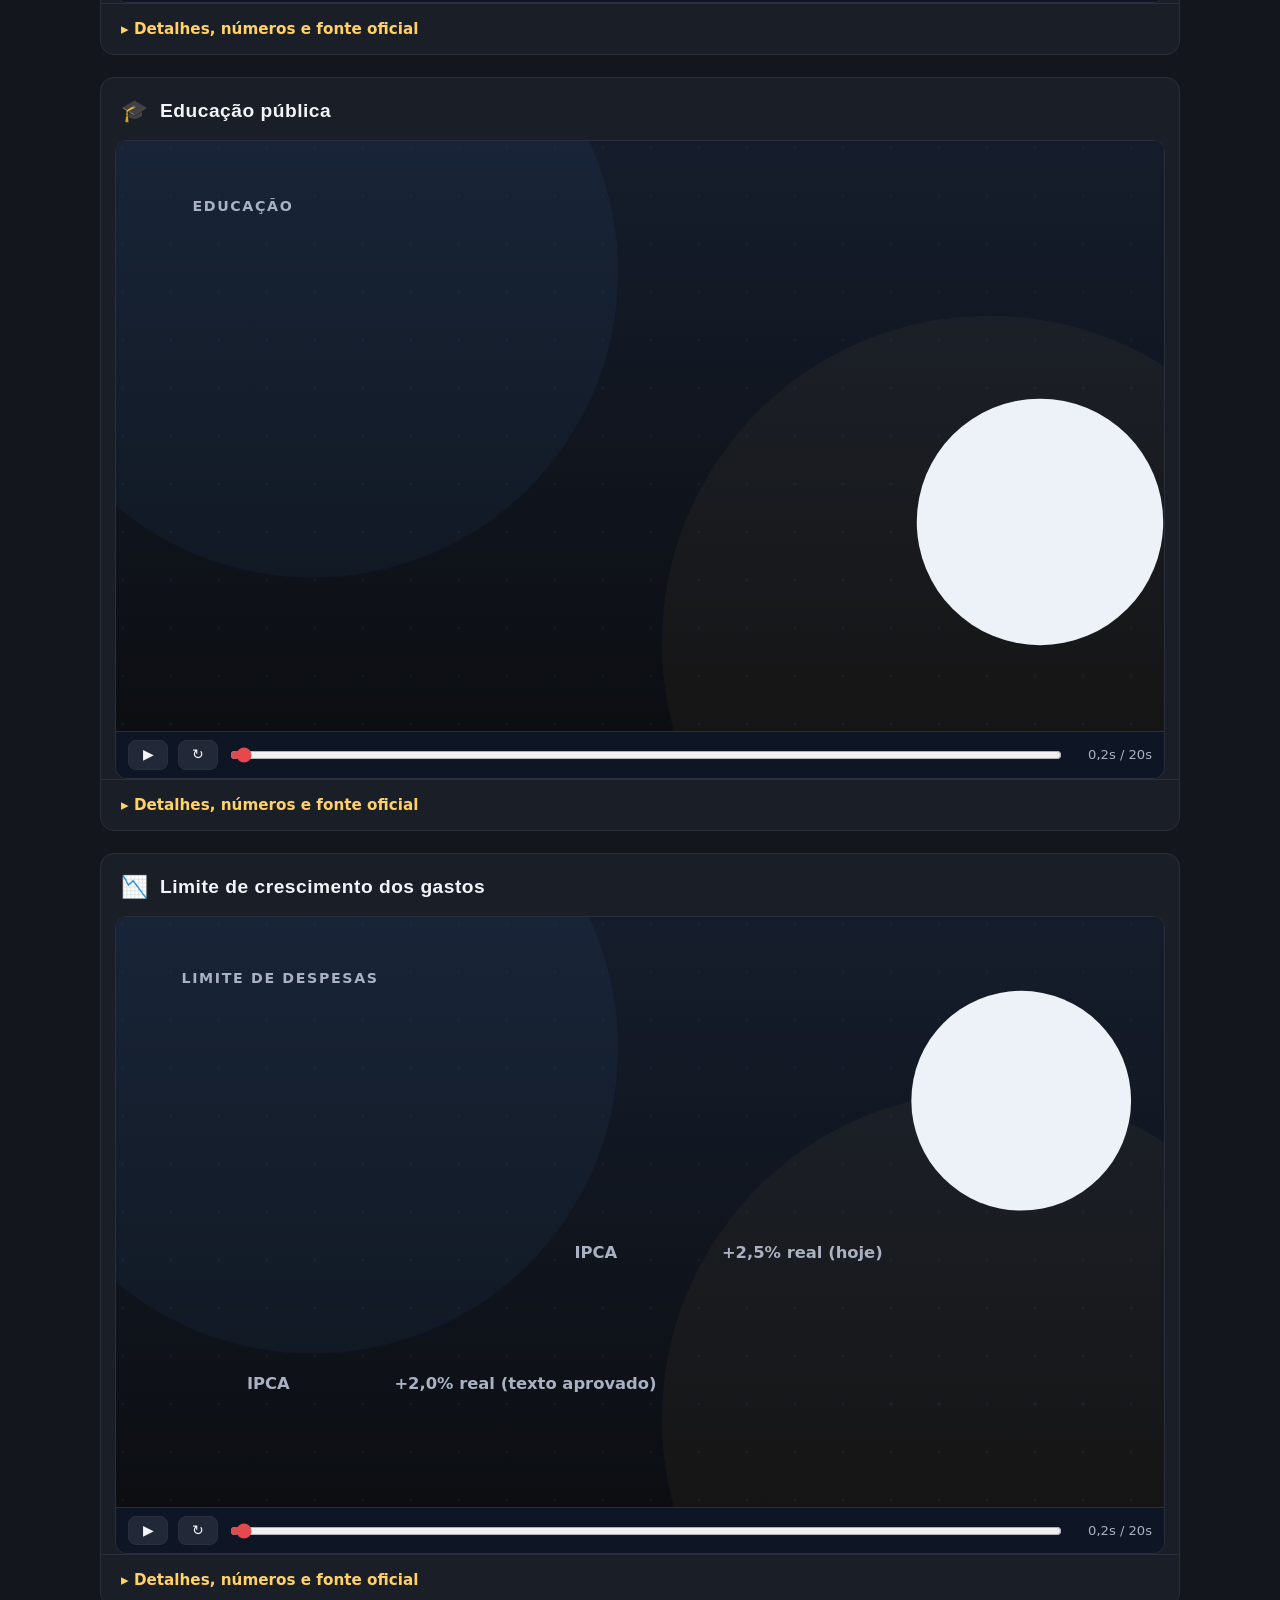
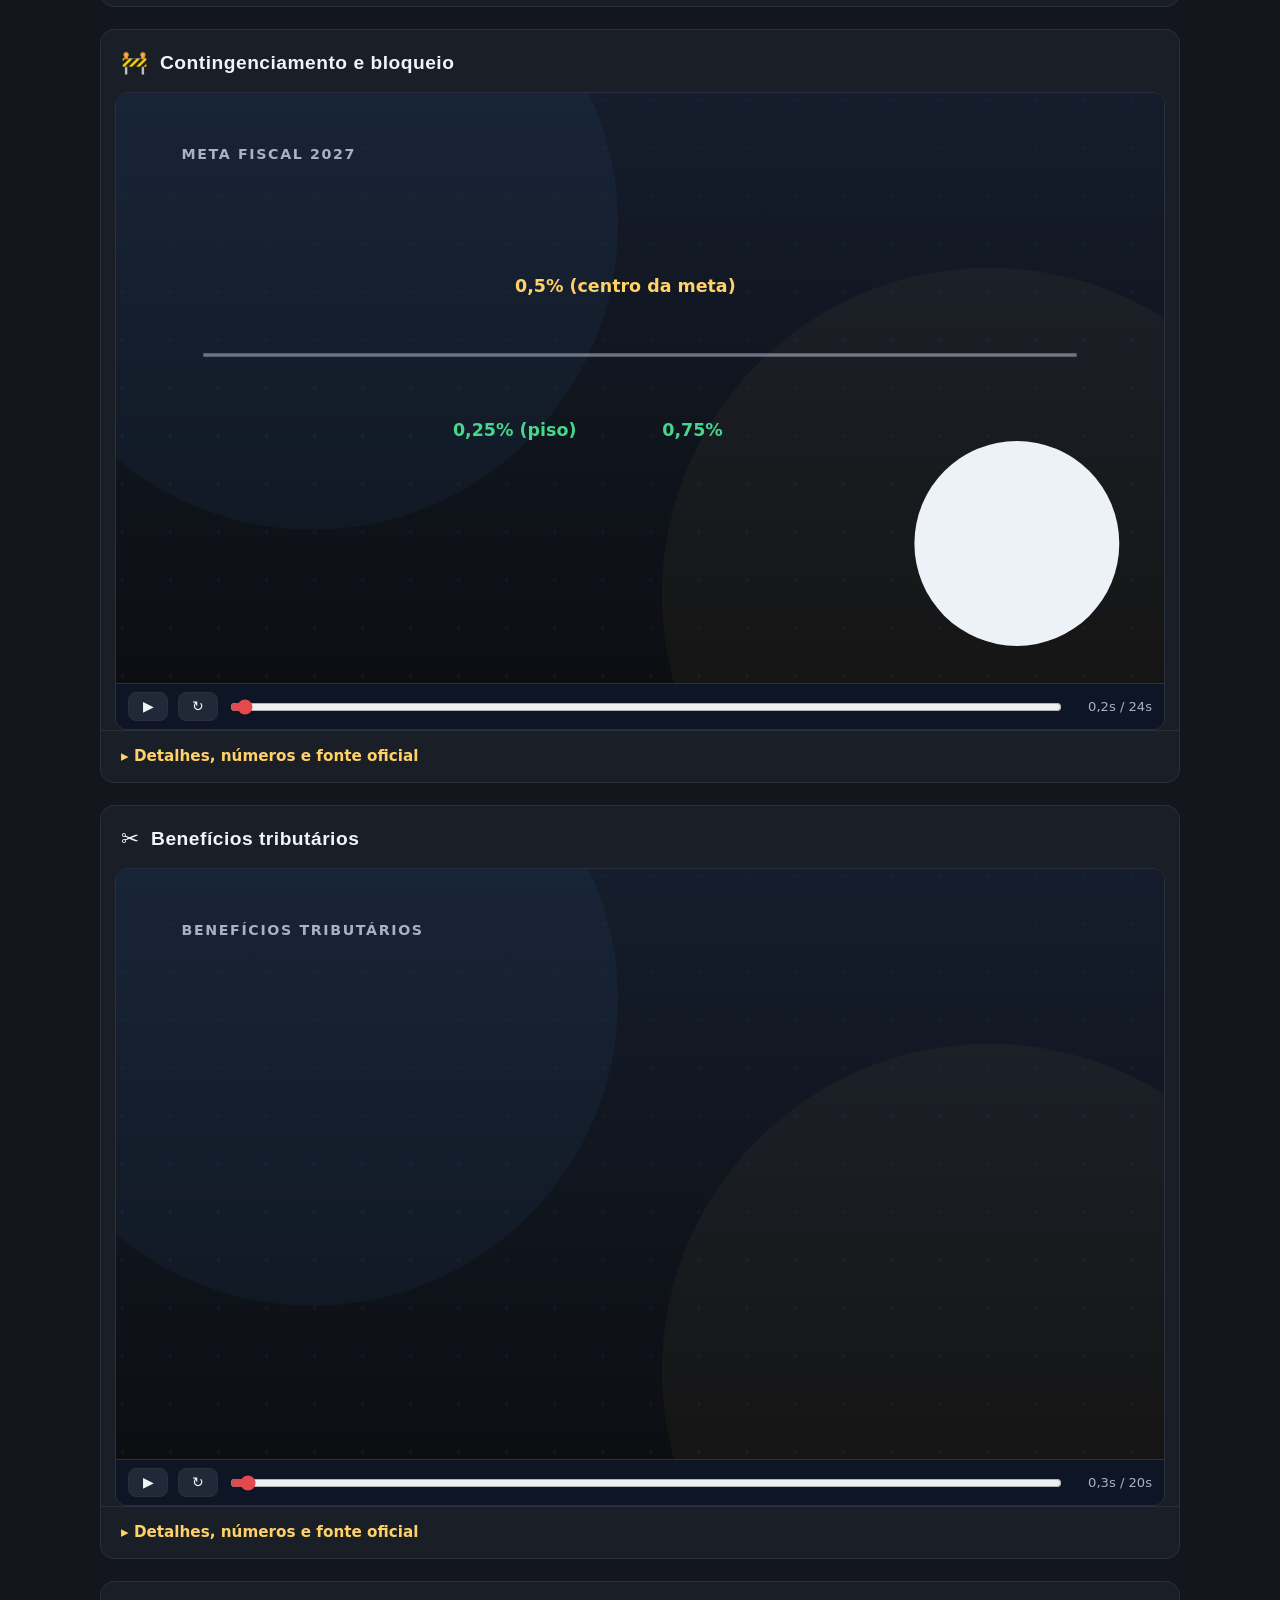
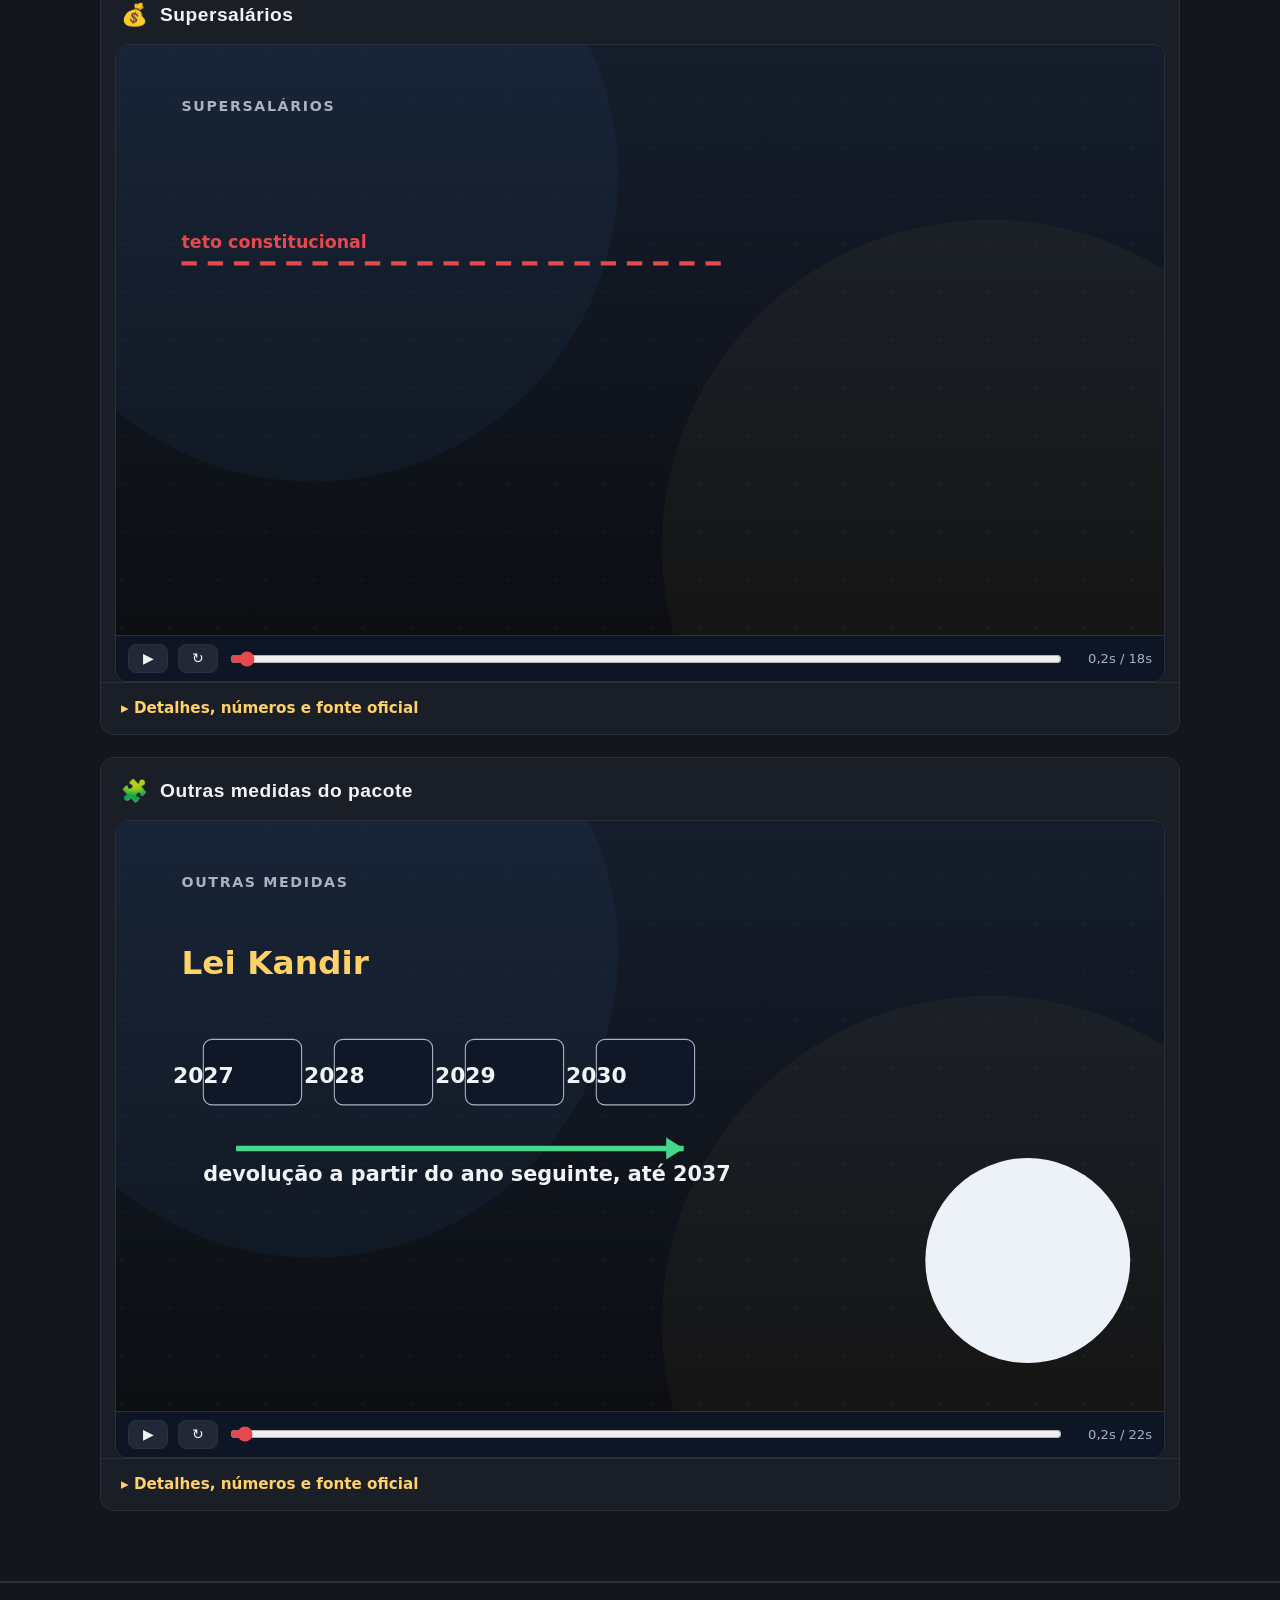
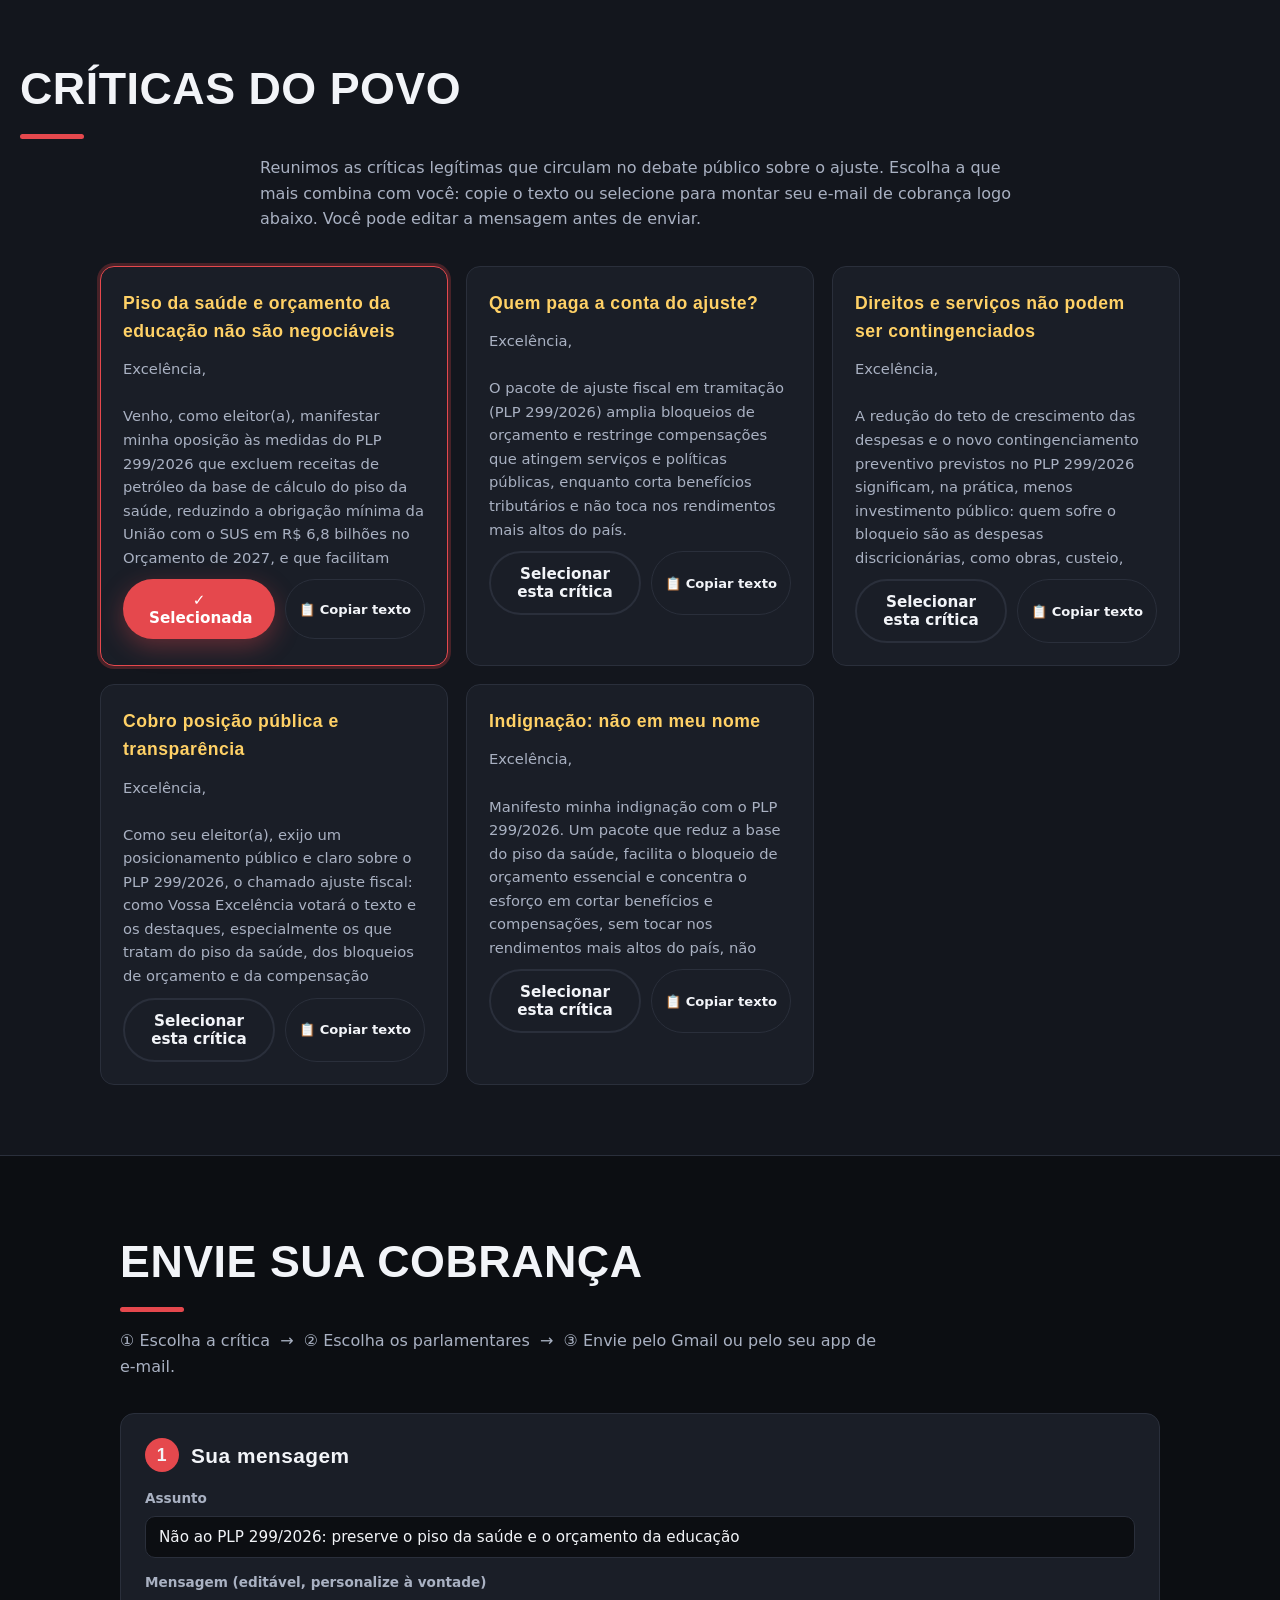
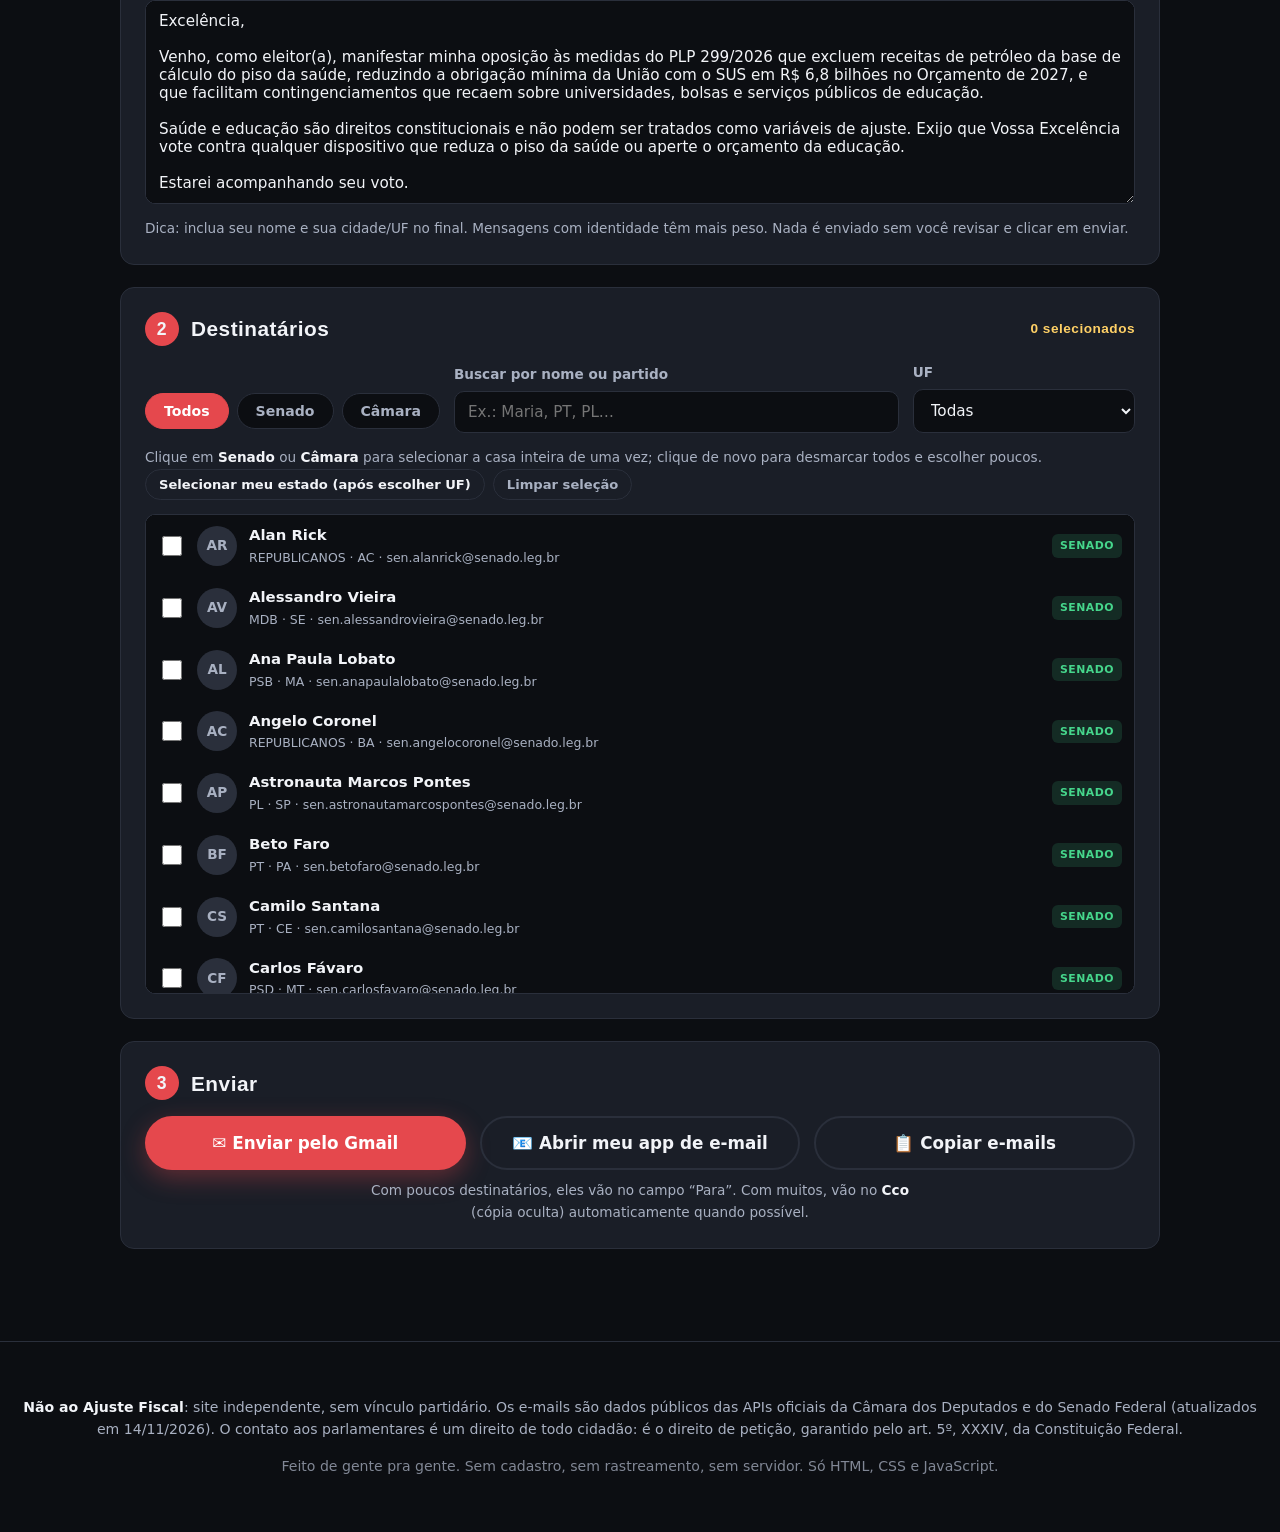
==== commit 3794c11e: "Medidas explicadas por animações SVG interativas (play/linha do tempo), com personagens Open Peeps; " ====
--- a/index.html
+++ b/index.html
@@ -119,11 +119,12 @@
     <section id="entenda-aprovado" class="secao secao-escura">
       <h2>O que o Senado aprovou até agora?</h2>
       <p class="secao-sub">
-        Entenda em palavras simples o que muda nas contas públicas e por que essas mudanças
-        estão sendo discutidas. Abra cada cartão para ver o que acontece hoje, o que o projeto
-        propõe, um exemplo, o possível impacto, o que dizem críticos e defensores, e a fonte
-        oficial de cada medida. <strong>O texto-base aprovado ainda não é lei:</strong> faltam
-        destaques no Senado e toda a análise da Câmara.
+        Entenda por animação o que muda nas contas públicas e por que essas mudanças
+        estão sendo discutidas. Cada medida tem sua própria animação: dê o play (ou
+        arraste a linha do tempo) e veja a regra funcionando. Os números, a íntegra da
+        explicação e a fonte oficial ficam em "Detalhes" abaixo de cada animação.
+        <strong>O texto-base aprovado ainda não é lei:</strong> faltam destaques no
+        Senado e toda a análise da Câmara.
       </p>
       <div id="lista-aprovado" class="lista-aprovado"></div>
     </section>
@@ -235,6 +236,7 @@
 
   <script src="js/data.js"></script>
   <script src="js/medidas.js"></script>
+  <script src="js/animacoes.js"></script>
   <script src="js/cards.js"></script>
   <script src="js/app.js"></script>
 </body>
--- a/css/cards.css
+++ b/css/cards.css
@@ -1,57 +1,89 @@
-/* ============ Cartões "O que o Senado aprovou até agora?" ============ */
+/* ============ Medidas: animação + detalhes ============ */
 
-.lista-aprovado { display: flex; flex-direction: column; gap: 12px; }
+.lista-aprovado { display: flex; flex-direction: column; gap: 22px; }
 
-.card-aprovado {
+.medida {
   background: var(--card);
   border: 1px solid var(--borda);
   border-radius: var(--raio);
   overflow: hidden;
 }
 
-.card-aprovado summary {
+.medida-cabecalho {
   display: flex;
   align-items: center;
   gap: 12px;
-  padding: 16px 20px;
+  padding: 16px 20px 12px;
+}
+.medida-cabecalho h3 { margin: 0; font-size: 1.2rem; }
+.card-icone { font-size: 1.35rem; }
+
+/* palco da animação */
+.anim-mount { padding: 0 14px; }
+.anim-wrap-inner { border: 1px solid var(--borda); border-radius: 12px; overflow: hidden; }
+.anim-svg { display: block; width: 100%; height: auto; background: var(--fundo); }
+
+.anim-controles {
+  display: flex;
+  align-items: center;
+  gap: 10px;
+  padding: 8px 12px;
+  background: #0e1626;
+  border-top: 1px solid var(--borda);
+}
+.anim-controles button {
   cursor: pointer;
-  font-weight: 800;
-  font-size: 1.02rem;
+  background: rgba(255, 255, 255, 0.08);
+  color: var(--texto);
+  border: 1px solid var(--borda);
+  border-radius: 8px;
+  padding: 4px 12px;
+  font-size: 14px;
+  line-height: 1.4;
+  min-width: 40px;
+}
+.anim-controles button:hover { background: rgba(255, 255, 255, 0.16); }
+.anim-controles input[type="range"] { flex: 1; accent-color: var(--vermelho); cursor: pointer; }
+.anim-tempo {
+  font-variant-numeric: tabular-nums;
+  color: var(--texto-meio);
+  font-size: 0.82rem;
+  min-width: 78px;
+  text-align: right;
+}
+
+/* detalhes recolhidos */
+.detalhes-medida { border-top: 1px solid var(--borda); }
+.detalhes-medida summary {
+  padding: 13px 20px;
+  cursor: pointer;
+  font-weight: 700;
+  color: var(--amarelo);
+  font-size: 0.95rem;
   list-style: none;
-  position: relative;
-  padding-right: 48px;
 }
-.card-aprovado summary::-webkit-details-marker { display: none; }
-.card-aprovado summary::after {
-  content: "+";
-  position: absolute;
-  right: 20px;
-  top: 50%;
-  transform: translateY(-50%);
-  font-size: 1.4rem;
-  color: var(--vermelho);
-  font-weight: 800;
-}
-.card-aprovado[open] summary::after { content: "−"; }
-.card-aprovado[open] summary { border-bottom: 1px solid var(--borda); }
+.detalhes-medida summary::-webkit-details-marker { display: none; }
+.detalhes-medida summary::before { content: "▸ "; }
+.detalhes-medida[open] summary::before { content: "▾ "; }
 
-.card-icone { font-size: 1.3rem; }
-
-.card-aprovado h4 {
-  margin: 18px 20px 4px;
-  font-size: 0.82rem;
+.detalhes-medida h4 {
+  margin: 14px 20px 4px;
+  font-size: 0.8rem;
   text-transform: uppercase;
   letter-spacing: 0.8px;
   color: var(--amarelo);
 }
-.card-aprovado p { margin: 0 20px 4px; color: var(--texto-meio); font-size: 0.94rem; }
-.card-aprovado p:last-of-type { margin-bottom: 14px; }
+.detalhes-medida p { margin: 0 20px 4px; color: var(--texto-meio); font-size: 0.93rem; }
+.detalhes-medida p:last-of-type { margin-bottom: 14px; }
 
 .card-fonte { font-size: 0.82rem !important; }
 .card-fonte a { color: var(--texto-meio); text-decoration: underline; }
 
 /* responsivo */
 @media (max-width: 640px) {
-  .card-aprovado summary { padding: 14px 44px 14px 16px; font-size: 0.95rem; }
-  .card-aprovado p, .card-aprovado h4 { margin-left: 16px; margin-right: 16px; }
+  .anim-mount { padding: 0 8px; }
+  .medida-cabecalho { padding: 12px 14px 8px; }
+  .medida-cabecalho h3 { font-size: 1.05rem; }
+  .detalhes-medida summary { padding: 12px 14px; }
+  .detalhes-medida p, .detalhes-medida h4 { margin-left: 14px; margin-right: 14px; }
 }
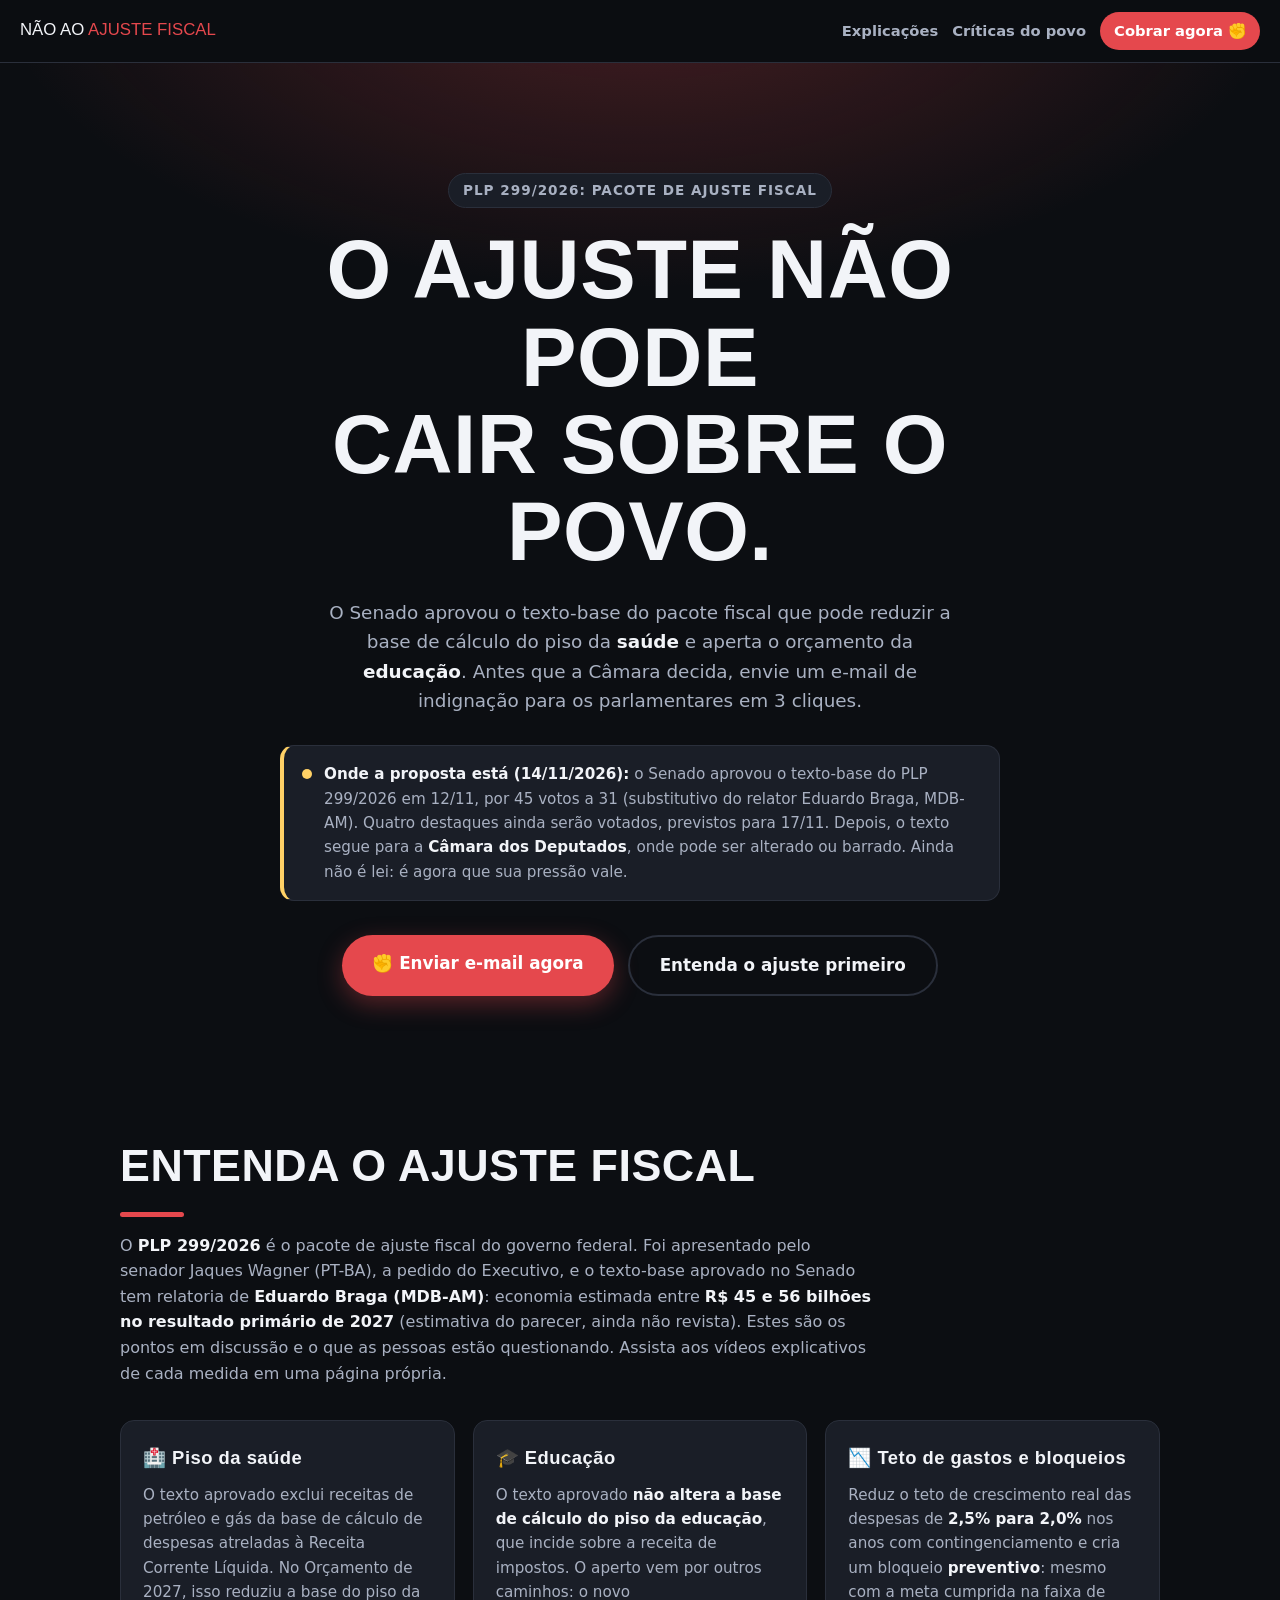
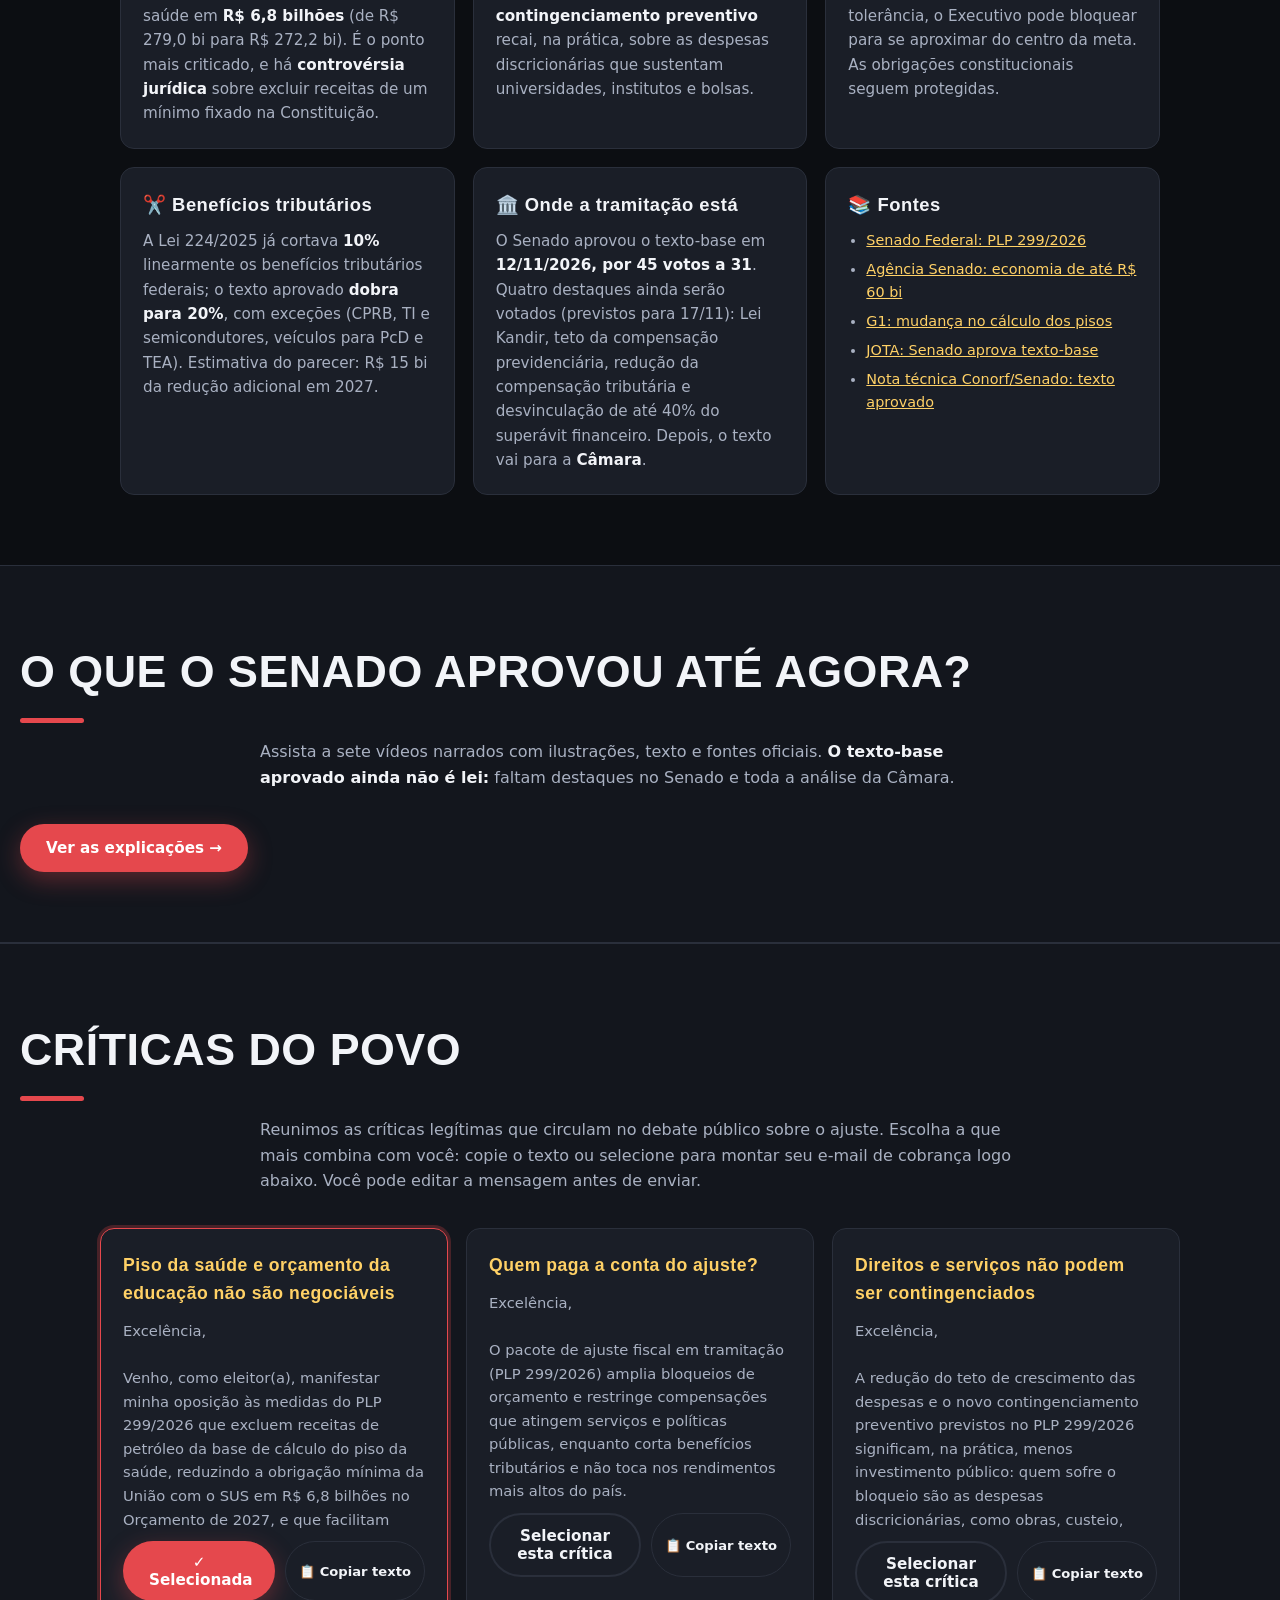
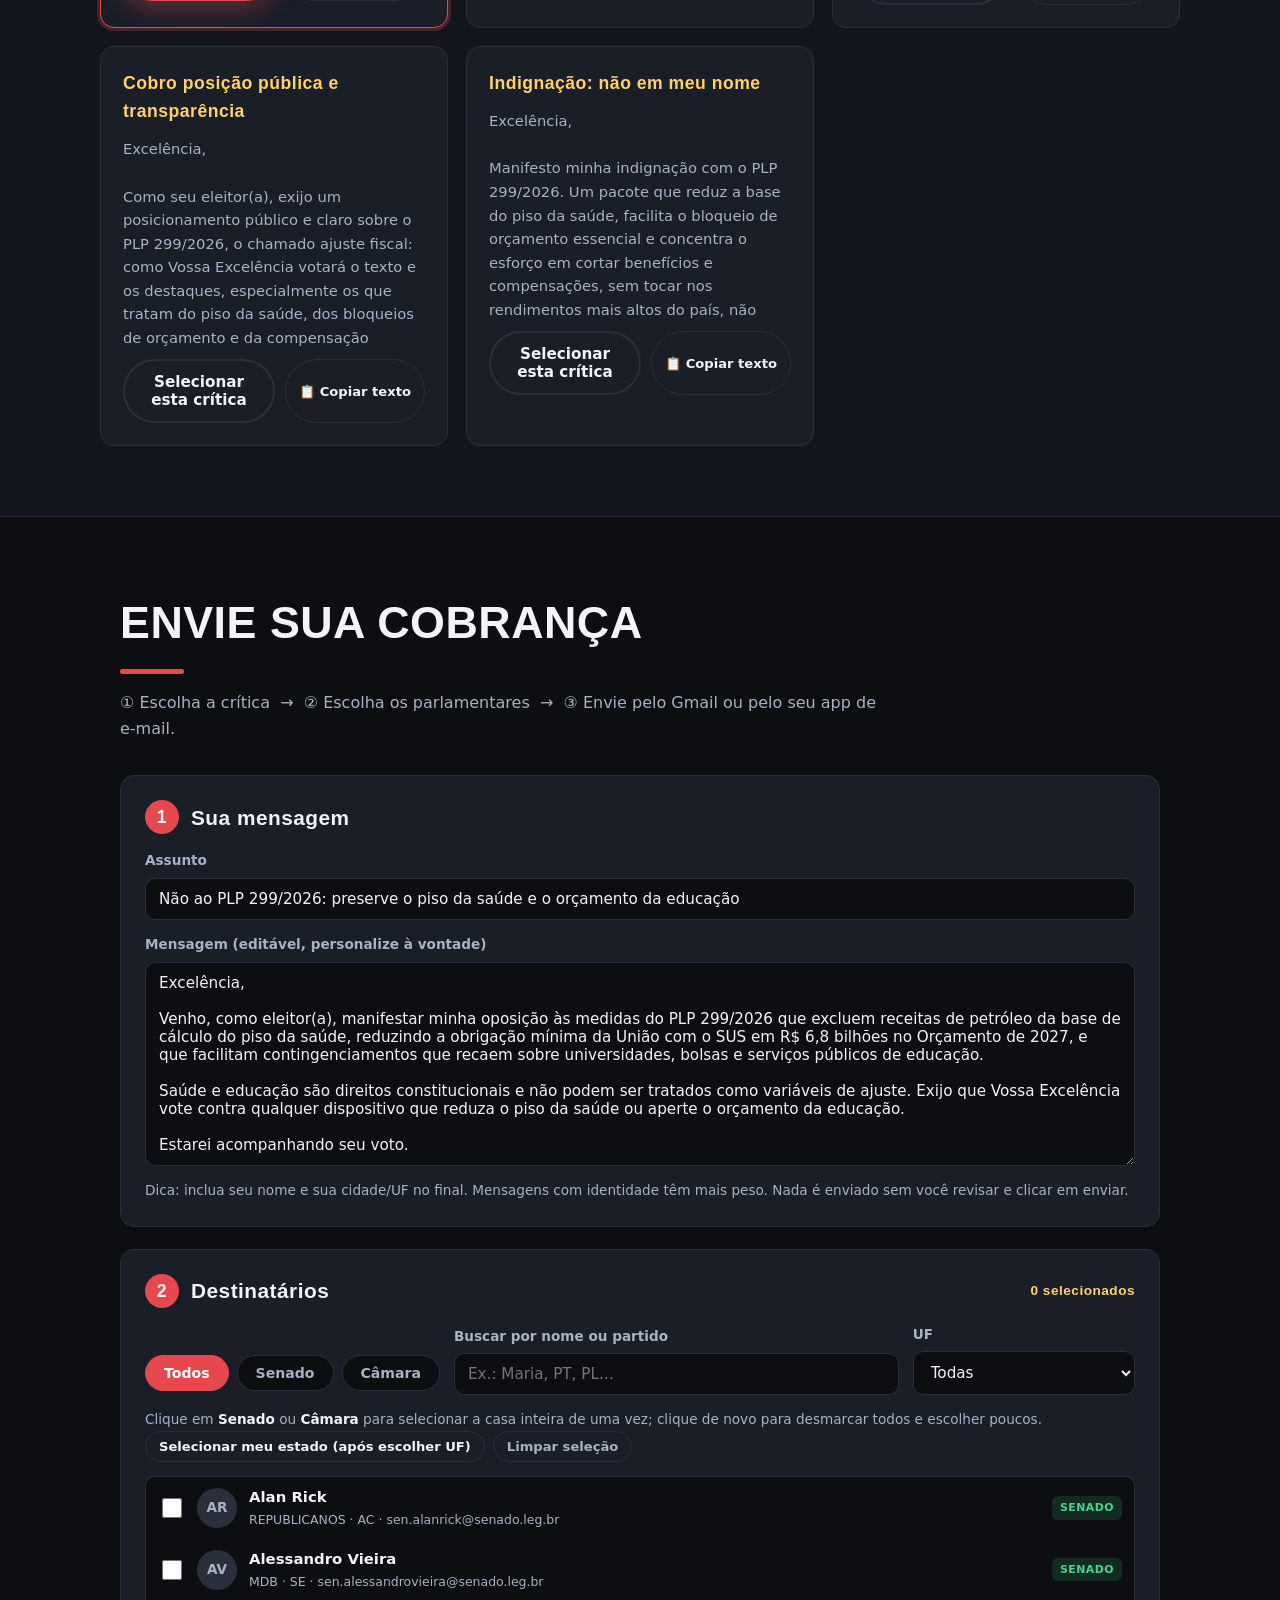
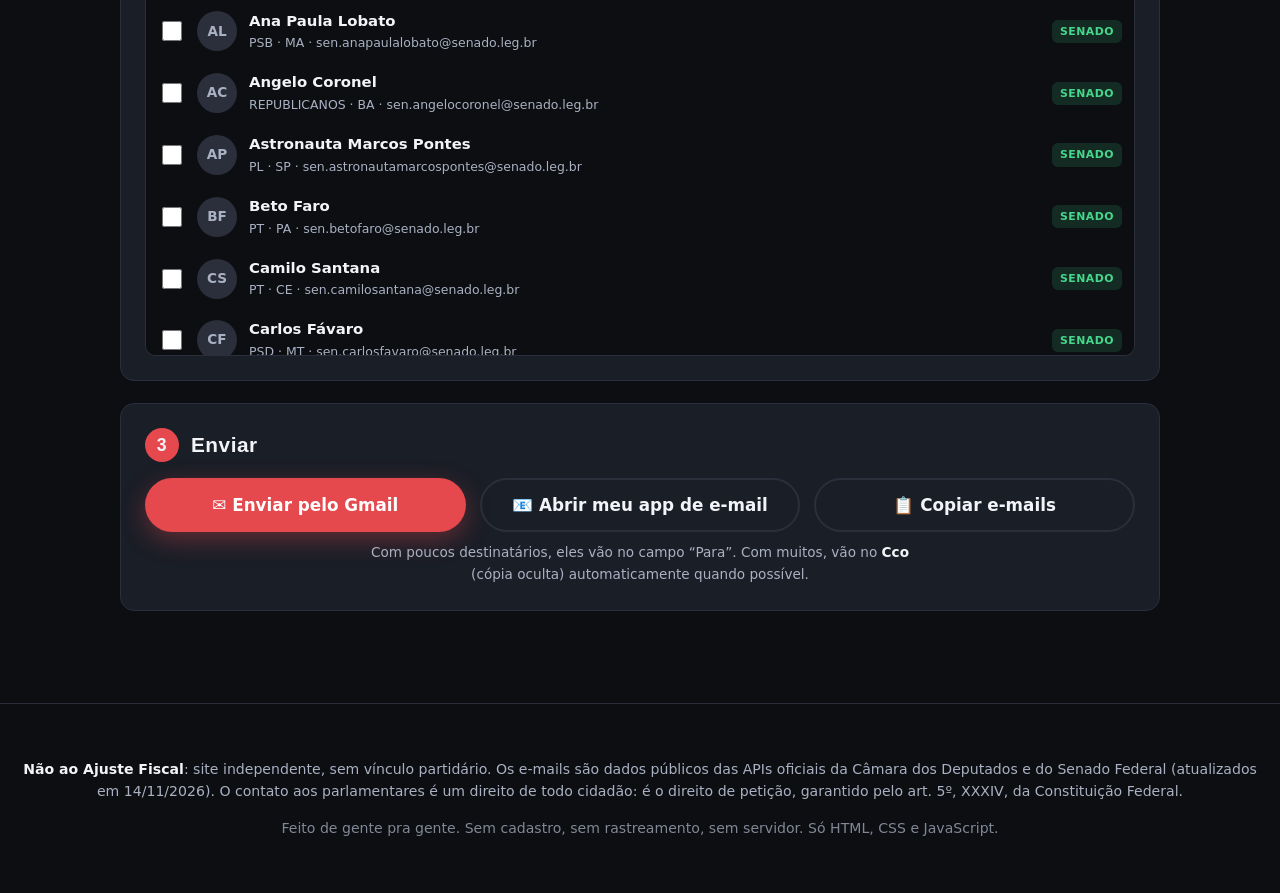
==== commit d7e8a9c2: "Página de explicações com 7 vídeos narrados (Kokoro), legendas VTT e pipeline de geração; completa r" ====
--- a/index.html
+++ b/index.html
@@ -14,7 +14,7 @@
   <header class="topo">
     <a class="marca" href="#inicio">NÃO AO <span>AJUSTE FISCAL</span></a>
     <nav aria-label="Navegação principal">
-      <a href="#entenda">Entenda</a>
+      <a href="explicacoes.html">Explicações</a>
       <a href="#criticas">Críticas do povo</a>
       <a class="destaque-nav" href="#cobrar">Cobrar agora ✊</a>
     </nav>
@@ -57,7 +57,7 @@
         aprovado no Senado tem relatoria de <strong>Eduardo Braga (MDB-AM)</strong>: economia
         estimada entre <strong>R$ 45 e 56 bilhões no resultado primário de 2027</strong> (estimativa
         do parecer, ainda não revista). Estes são os pontos em discussão e o que as pessoas
-        estão questionando. Os detalhes, medida por medida, estão na seção seguinte.
+        estão questionando. Assista aos vídeos explicativos de cada medida em uma página própria.
       </p>
 
       <div class="grade-cards">
@@ -119,14 +119,11 @@
     <section id="entenda-aprovado" class="secao secao-escura">
       <h2>O que o Senado aprovou até agora?</h2>
       <p class="secao-sub">
-        Entenda por animação o que muda nas contas públicas e por que essas mudanças
-        estão sendo discutidas. Cada medida tem sua própria animação: dê o play (ou
-        arraste a linha do tempo) e veja a regra funcionando. Os números, a íntegra da
-        explicação e a fonte oficial ficam em "Detalhes" abaixo de cada animação.
+        Assista a sete vídeos narrados com ilustrações, texto e fontes oficiais.
         <strong>O texto-base aprovado ainda não é lei:</strong> faltam destaques no
         Senado e toda a análise da Câmara.
       </p>
-      <div id="lista-aprovado" class="lista-aprovado"></div>
+      <a class="btn btn-vermelho" href="explicacoes.html">Ver as explicações →</a>
     </section>
 
     <!-- ============ CRÍTICAS ============ -->
@@ -235,9 +232,6 @@
   <div id="toast" class="toast" role="status" aria-live="polite"></div>
 
   <script src="js/data.js"></script>
-  <script src="js/medidas.js"></script>
-  <script src="js/animacoes.js"></script>
-  <script src="js/cards.js"></script>
   <script src="js/app.js"></script>
 </body>
 </html>
--- a/css/cards.css
+++ b/css/cards.css
@@ -1,89 +1,38 @@
-/* ============ Medidas: animação + detalhes ============ */
-
-.lista-aprovado { display: flex; flex-direction: column; gap: 22px; }
-
-.medida {
-  background: var(--card);
-  border: 1px solid var(--borda);
-  border-radius: var(--raio);
-  overflow: hidden;
-}
-
-.medida-cabecalho {
-  display: flex;
-  align-items: center;
-  gap: 12px;
-  padding: 16px 20px 12px;
-}
+/* Medidas explicadas por vídeos narrados, com fontes em texto. */
+.pagina-explicacoes { max-width: 1080px; }
+.pagina-explicacoes h1 { font-size: clamp(2rem, 5vw, 3.3rem); line-height: 1.12; text-transform: uppercase; margin: 8px 0 20px; }
+.pagina-explicacoes .secao-sub { max-width: 780px; }
+.aviso-tramitacao { padding: 16px 18px; border-left: 4px solid var(--amarelo); border-radius: 10px; background: var(--card); color: var(--texto-meio); }
+.aviso-tramitacao strong { color: var(--texto); }
+.indice-medidas { display: flex; flex-wrap: wrap; gap: 10px; margin: 24px 0 34px; }
+.indice-medidas a { padding: 7px 12px; border: 1px solid var(--borda); border-radius: 999px; text-decoration: none; background: var(--card); font-size: .88rem; }
+.indice-medidas a:hover { border-color: var(--amarelo); }
+.indice-medidas a:focus-visible { outline: 2px solid var(--amarelo); outline-offset: 2px; }
+.lista-aprovado { display: grid; grid-template-columns: repeat(2, minmax(0, 1fr)); align-items: start; gap: 28px; }
+.medida { min-width: 0; background: var(--card); border: 1px solid var(--borda); border-radius: var(--raio); overflow: hidden; scroll-margin-top: 90px; }
+.medida-cabecalho { display: flex; align-items: center; gap: 12px; padding: 16px 20px 12px; }
 .medida-cabecalho h3 { margin: 0; font-size: 1.2rem; }
 .card-icone { font-size: 1.35rem; }
-
-/* palco da animação */
-.anim-mount { padding: 0 14px; }
-.anim-wrap-inner { border: 1px solid var(--borda); border-radius: 12px; overflow: hidden; }
-.anim-svg { display: block; width: 100%; height: auto; background: var(--fundo); }
-
-.anim-controles {
-  display: flex;
-  align-items: center;
-  gap: 10px;
-  padding: 8px 12px;
-  background: #0e1626;
-  border-top: 1px solid var(--borda);
-}
-.anim-controles button {
-  cursor: pointer;
-  background: rgba(255, 255, 255, 0.08);
-  color: var(--texto);
-  border: 1px solid var(--borda);
-  border-radius: 8px;
-  padding: 4px 12px;
-  font-size: 14px;
-  line-height: 1.4;
-  min-width: 40px;
-}
-.anim-controles button:hover { background: rgba(255, 255, 255, 0.16); }
-.anim-controles input[type="range"] { flex: 1; accent-color: var(--vermelho); cursor: pointer; }
-.anim-tempo {
-  font-variant-numeric: tabular-nums;
-  color: var(--texto-meio);
-  font-size: 0.82rem;
-  min-width: 78px;
-  text-align: right;
-}
-
-/* detalhes recolhidos */
+.medida-resumo { margin: 0 20px 16px; max-width: 75ch; color: var(--texto-meio); }
+.medida-video-area { display: flex; justify-content: center; min-width: 0; padding: 0 16px 18px; }
+.medida-video { display: block; width: min(100%, 420px); height: auto; aspect-ratio: 9 / 16; border: 1px solid var(--borda); border-radius: 14px; background: #0d1422; object-fit: contain; }
 .detalhes-medida { border-top: 1px solid var(--borda); }
-.detalhes-medida summary {
-  padding: 13px 20px;
-  cursor: pointer;
-  font-weight: 700;
-  color: var(--amarelo);
-  font-size: 0.95rem;
-  list-style: none;
-}
+.detalhes-medida summary { padding: 13px 20px; cursor: pointer; font-weight: 700; color: var(--amarelo); font-size: .95rem; list-style: none; }
 .detalhes-medida summary::-webkit-details-marker { display: none; }
 .detalhes-medida summary::before { content: "▸ "; }
 .detalhes-medida[open] summary::before { content: "▾ "; }
-
-.detalhes-medida h4 {
-  margin: 14px 20px 4px;
-  font-size: 0.8rem;
-  text-transform: uppercase;
-  letter-spacing: 0.8px;
-  color: var(--amarelo);
-}
-.detalhes-medida p { margin: 0 20px 4px; color: var(--texto-meio); font-size: 0.93rem; }
+.detalhes-medida h4 { margin: 14px 20px 4px; font-size: .8rem; text-transform: uppercase; letter-spacing: .8px; color: var(--amarelo); }
+.detalhes-medida p { margin: 0 20px 4px; color: var(--texto-meio); font-size: .93rem; }
 .detalhes-medida p:last-of-type { margin-bottom: 14px; }
-
-.card-fonte { font-size: 0.82rem !important; }
+.card-fonte { font-size: .82rem !important; }
 .card-fonte a { color: var(--texto-meio); text-decoration: underline; }
-
-/* responsivo */
-@media (max-width: 640px) {
-  .anim-mount { padding: 0 8px; }
+@media (max-width: 760px) {
+  .lista-aprovado { grid-template-columns: minmax(0, 1fr); }
   .medida-cabecalho { padding: 12px 14px 8px; }
   .medida-cabecalho h3 { font-size: 1.05rem; }
+  .medida-resumo { margin-left: 14px; margin-right: 14px; font-size: .92rem; }
+  .medida-video-area { padding: 0 8px 14px; }
   .detalhes-medida summary { padding: 12px 14px; }
   .detalhes-medida p, .detalhes-medida h4 { margin-left: 14px; margin-right: 14px; }
+  .pagina-explicacoes { padding-top: 40px; }
 }
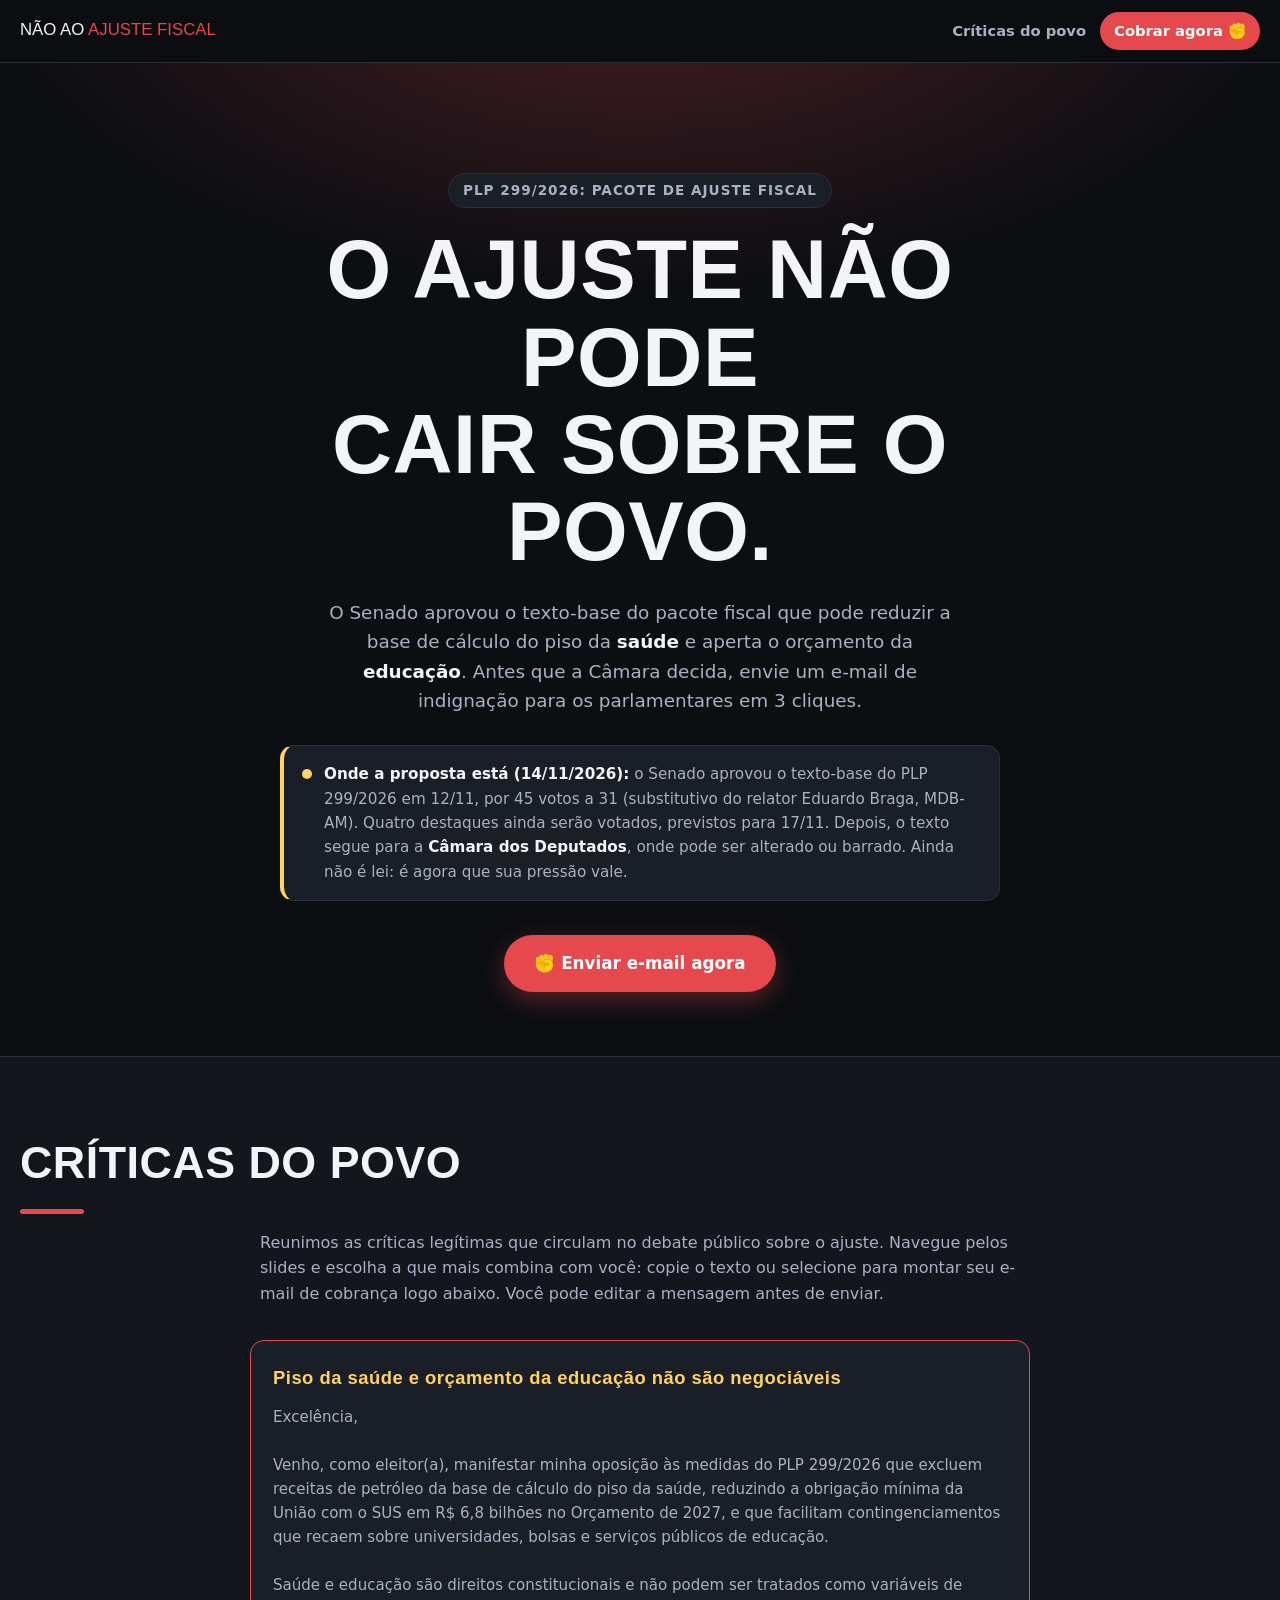
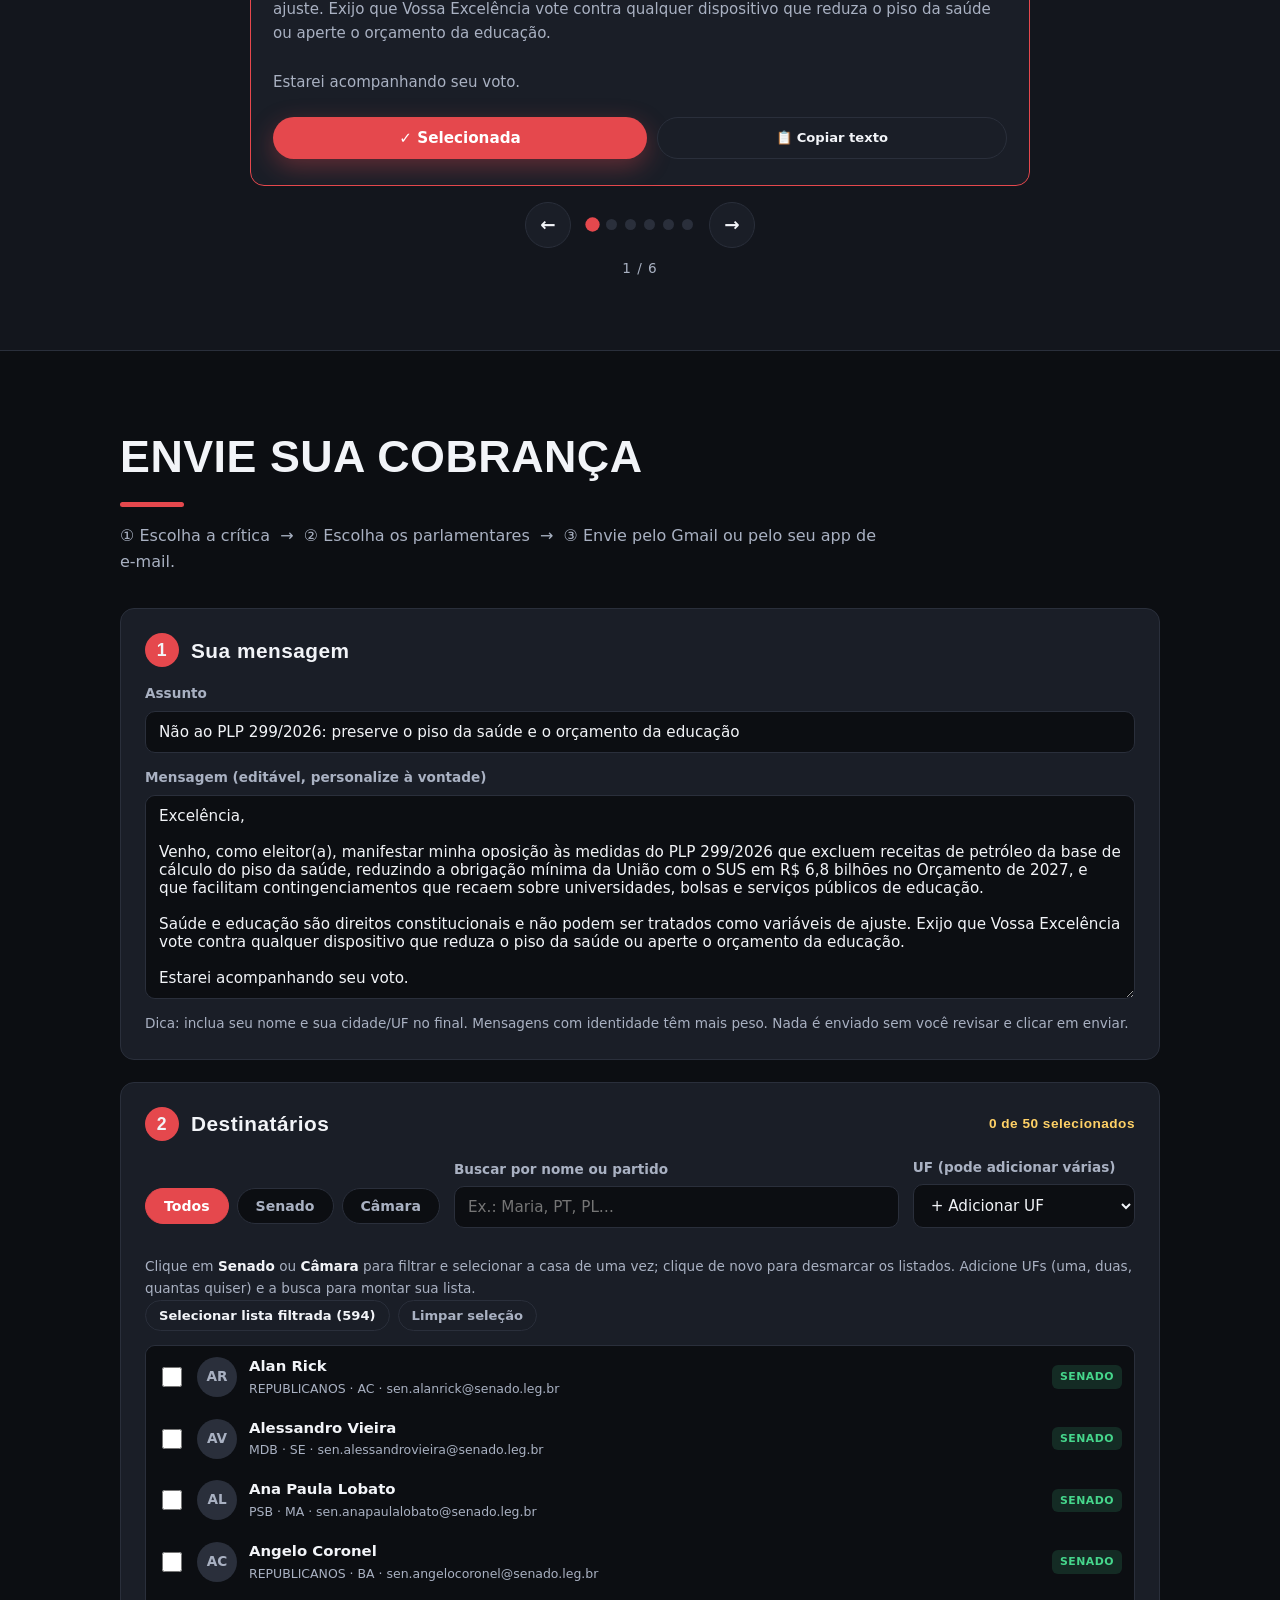
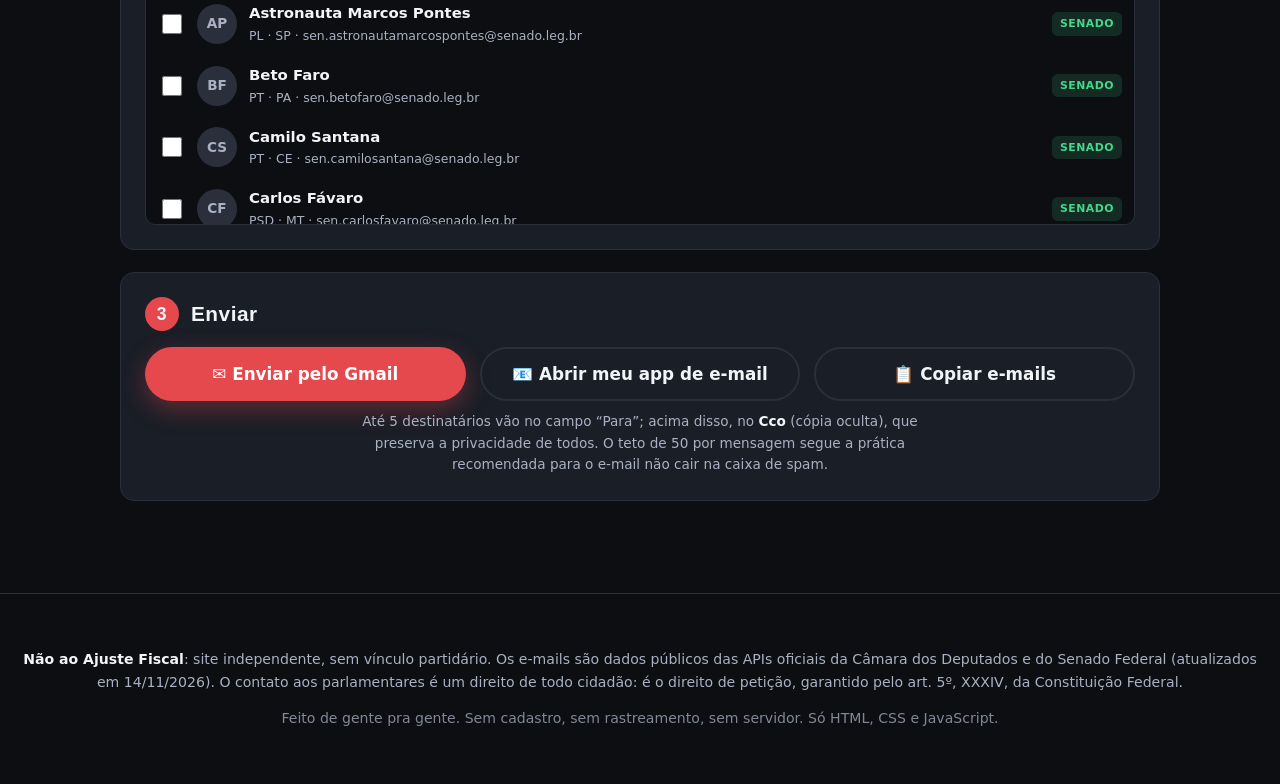
==== commit 1aabea29: "Simplifica o site: remove vídeos, página de explicações e seção Entenda - Críticas do povo viram car" ====
--- a/index.html
+++ b/index.html
@@ -6,7 +6,6 @@
   <title>Não ao Ajuste Fiscal: cobre seus parlamentares por e-mail</title>
   <meta name="description" content="Entenda o PLP 299/2026 (pacote de ajuste fiscal), escolha uma crítica legítima e envie um e-mail de cobrança para senadores e deputados em poucos cliques." />
   <link rel="stylesheet" href="css/style.css" />
-  <link rel="stylesheet" href="css/cards.css" />
   <link rel="icon" href="data:image/svg+xml,%3Csvg xmlns='http://www.w3.org/2000/svg' viewBox='0 0 100 100'%3E%3Ctext y='.9em' font-size='90'%3E✊%3C/text%3E%3C/svg%3E" />
 </head>
 <body>
@@ -14,7 +13,6 @@
   <header class="topo">
     <a class="marca" href="#inicio">NÃO AO <span>AJUSTE FISCAL</span></a>
     <nav aria-label="Navegação principal">
-      <a href="explicacoes.html">Explicações</a>
       <a href="#criticas">Críticas do povo</a>
       <a class="destaque-nav" href="#cobrar">Cobrar agora ✊</a>
     </nav>
@@ -44,86 +42,7 @@
       </div>
       <div class="hero-cta">
         <a class="btn btn-vermelho btn-grande" href="#cobrar">✊ Enviar e-mail agora</a>
-        <a class="btn btn-contorno btn-grande" href="#entenda">Entenda o ajuste primeiro</a>
       </div>
-    </section>
-
-    <!-- ============ ENTENDA ============ -->
-    <section id="entenda" class="secao">
-      <h2>Entenda o ajuste fiscal</h2>
-      <p class="secao-sub">
-        O <strong>PLP 299/2026</strong> é o pacote de ajuste fiscal do governo federal. Foi
-        apresentado pelo senador Jaques Wagner (PT-BA), a pedido do Executivo, e o texto-base
-        aprovado no Senado tem relatoria de <strong>Eduardo Braga (MDB-AM)</strong>: economia
-        estimada entre <strong>R$ 45 e 56 bilhões no resultado primário de 2027</strong> (estimativa
-        do parecer, ainda não revista). Estes são os pontos em discussão e o que as pessoas
-        estão questionando. Assista aos vídeos explicativos de cada medida em uma página própria.
-      </p>
-
-      <div class="grade-cards">
-        <article class="card-ponto">
-          <h3>🏥 Piso da saúde</h3>
-          <p>O texto aprovado exclui receitas de petróleo e gás da base de cálculo de despesas
-          atreladas à Receita Corrente Líquida. No Orçamento de 2027, isso reduziu a base do
-          piso da saúde em <strong>R$ 6,8 bilhões</strong> (de R$ 279,0 bi para R$ 272,2 bi).
-          É o ponto mais criticado, e há <strong>controvérsia jurídica</strong> sobre excluir
-          receitas de um mínimo fixado na Constituição.</p>
-        </article>
-
-        <article class="card-ponto">
-          <h3>🎓 Educação</h3>
-          <p>O texto aprovado <strong>não altera a base de cálculo do piso da educação</strong>,
-          que incide sobre a receita de impostos. O aperto vem por outros caminhos: o novo
-          <strong>contingenciamento preventivo</strong> recai, na prática, sobre as despesas
-          discricionárias que sustentam universidades, institutos e bolsas.</p>
-        </article>
-
-        <article class="card-ponto">
-          <h3>📉 Teto de gastos e bloqueios</h3>
-          <p>Reduz o teto de crescimento real das despesas de <strong>2,5% para 2,0%</strong> nos
-          anos com contingenciamento e cria um bloqueio <strong>preventivo</strong>: mesmo com a
-          meta cumprida na faixa de tolerância, o Executivo pode bloquear para se aproximar do
-          centro da meta. As obrigações constitucionais seguem protegidas.</p>
-        </article>
-
-        <article class="card-ponto">
-          <h3>✂️ Benefícios tributários</h3>
-          <p>A Lei 224/2025 já cortava <strong>10%</strong> linearmente os benefícios tributários
-          federais; o texto aprovado <strong>dobra para 20%</strong>, com exceções (CPRB, TI e
-          semicondutores, veículos para PcD e TEA). Estimativa do parecer: R$ 15 bi da redução
-          adicional em 2027.</p>
-        </article>
-
-        <article class="card-ponto">
-          <h3>🏛️ Onde a tramitação está</h3>
-          <p>O Senado aprovou o texto-base em <strong>12/11/2026, por 45 votos a 31</strong>.
-          Quatro destaques ainda serão votados (previstos para 17/11): Lei Kandir, teto da
-          compensação previdenciária, redução da compensação tributária e desvinculação de até
-          40% do superávit financeiro. Depois, o texto vai para a <strong>Câmara</strong>.</p>
-        </article>
-
-        <article class="card-ponto card-fontes">
-          <h3>📚 Fontes</h3>
-          <ul>
-            <li><a href="https://www25.senado.leg.br/web/atividade/materias/-/materia/176328" target="_blank" rel="noopener">Senado Federal: PLP 299/2026</a></li>
-            <li><a href="https://www12.senado.leg.br/radio/1/noticia/2026/11/12/ajuste-nas-contas-do-governo-preve-economia-de-ate-60-bi-em-2027" target="_blank" rel="noopener">Agência Senado: economia de até R$ 60 bi</a></li>
-            <li><a href="https://g1.globo.com/economia/noticia/2026/11/11/governo-articula-medida-de-ajuste-nas-contas-que-muda-calculo-dos-pisos-da-saude-e-da-educacao-entenda.ghtml" target="_blank" rel="noopener">G1: mudança no cálculo dos pisos</a></li>
-            <li><a href="https://www.jota.info/legislativo/senado-aprova-texto-base-do-pacote-fiscal-com-impacto-previsto-de-ate-r-56-bi" target="_blank" rel="noopener">JOTA: Senado aprova texto-base</a></li>
-            <li><a href="https://www12.senado.leg.br/orcamento/documentos/estudos/tipos-de-estudos/notas-tecnicas-e-informativos/nota_informativa_texto_aprovado_plp_299_2026.pdf/view" target="_blank" rel="noopener">Nota técnica Conorf/Senado: texto aprovado</a></li>
-          </ul>
-        </article>
-      </div>
-    </section>
-
-    <!-- ============ O QUE O SENADO APROVOU ============ -->
-    <section id="entenda-aprovado" class="secao secao-escura">
-      <h2>O que o Senado aprovou até agora?</h2>
-      <p class="secao-sub">
-        Assista a sete vídeos narrados com ilustrações, texto e fontes oficiais.
-        <strong>O texto-base aprovado ainda não é lei:</strong> faltam destaques no
-        Senado e toda a análise da Câmara.
-      </p>
-      <a class="btn btn-vermelho" href="explicacoes.html">Ver as explicações →</a>
     </section>
 
     <!-- ============ CRÍTICAS ============ -->
@@ -131,10 +50,11 @@
       <h2>Críticas do povo</h2>
       <p class="secao-sub">
         Reunimos as críticas legítimas que circulam no debate público sobre o ajuste.
-        Escolha a que mais combina com você: copie o texto ou selecione para montar seu
-        e-mail de cobrança logo abaixo. Você pode editar a mensagem antes de enviar.
+        Navegue pelos slides e escolha a que mais combina com você: copie o texto ou
+        selecione para montar seu e-mail de cobrança logo abaixo. Você pode editar a
+        mensagem antes de enviar.
       </p>
-      <div id="lista-criticas" class="grade-criticas"><!-- preenchido pelo app.js --></div>
+      <div id="carrossel-criticas" class="carrossel" aria-roledescription="carrossel" aria-label="Críticas do povo"><!-- preenchido pelo app.js --></div>
     </section>
 
     <!-- ============ COBRAR ============ -->
@@ -163,7 +83,7 @@
       <!-- Passo 2: destinatários -->
       <div class="painel">
         <h3 class="painel-titulo"><span class="passo">2</span> Destinatários
-          <span class="contador" id="contador" aria-live="polite">0 selecionados</span>
+          <span class="contador" id="contador" aria-live="polite">0 de 50 selecionados</span>
         </h3>
 
         <div class="filtros">
@@ -177,25 +97,27 @@
             <input id="busca" type="search" placeholder="Ex.: Maria, PT, PL…" />
           </label>
           <label class="campo campo-uf">
-            <span>UF</span>
-            <select id="uf"><option value="">Todas</option></select>
+            <span>UF (pode adicionar várias)</span>
+            <select id="uf"><option value="">+ Adicionar UF</option></select>
           </label>
         </div>
+        <div id="ufs-ativas" class="ufs-ativas" aria-label="Estados no filtro" hidden></div>
         <p class="dica">
-          Clique em <strong>Senado</strong> ou <strong>Câmara</strong> para selecionar a casa
-          inteira de uma vez; clique de novo para desmarcar todos e escolher poucos.
+          Clique em <strong>Senado</strong> ou <strong>Câmara</strong> para filtrar e selecionar
+          a casa de uma vez; clique de novo para desmarcar os listados. Adicione UFs (uma, duas,
+          quantas quiser) e a busca para montar sua lista.
         </p>
 
         <div class="acoes-rapidas">
-          <button class="btn btn-mini" id="sel-uf">Selecionar meu estado (após escolher UF)</button>
+          <button class="btn btn-mini" id="sel-uf">Selecionar lista filtrada</button>
           <button class="btn btn-mini btn-fantasma" id="limpar">Limpar seleção</button>
         </div>
 
         <ul id="lista-parlamentares" class="lista-parlamentares"></ul>
         <p class="dica" id="aviso-limite" hidden>
-          ⚠️ Você selecionou muitos destinatários: o link pode não caber todos de uma vez.
-          Nesse caso, use <strong>“Copiar e-mails”</strong> e cole no campo <strong>Cco</strong>
-          do seu e-mail, assim também preserva a privacidade de todos.
+          ⚠️ Limite de <strong>50 destinatários</strong> atingido: mais que isso em um único
+          e-mail aumenta muito a chance de ele ser marcado como spam. Quer cobrar mais
+          parlamentares? Envie outras mensagens com seleções diferentes.
         </p>
       </div>
 
@@ -208,8 +130,9 @@
           <button class="btn btn-contorno btn-grande" id="btn-copiar-emails">📋 Copiar e-mails</button>
         </div>
         <p class="dica">
-          Com poucos destinatários, eles vão no campo “Para”. Com muitos, vão no
-          <strong>Cco</strong> (cópia oculta) automaticamente quando possível.
+          Até 5 destinatários vão no campo “Para”; acima disso, no <strong>Cco</strong>
+          (cópia oculta), que preserva a privacidade de todos. O teto de 50 por mensagem
+          segue a prática recomendada para o e-mail não cair na caixa de spam.
         </p>
       </div>
     </section>
--- a/css/style.css
+++ b/css/style.css
@@ -195,31 +195,12 @@
 .secao-sub { color: var(--texto-meio); max-width: 760px; margin-bottom: 34px; }
 .secao-sub strong { color: var(--texto); }
 
-/* ---------- cards de conteúdo ---------- */
-.grade-cards {
-  display: grid;
-  grid-template-columns: repeat(auto-fit, minmax(280px, 1fr));
-  gap: 18px;
-}
-
-.card-ponto {
-  background: var(--card);
-  border: 1px solid var(--borda);
-  border-radius: var(--raio);
-  padding: 22px;
-}
-.card-ponto h3 { margin: 0 0 10px; font-size: 1.15rem; }
-.card-ponto p { margin: 0; color: var(--texto-meio); font-size: 0.95rem; }
-.card-ponto strong { color: var(--texto); }
-
-.card-fontes ul { margin: 0; padding-left: 18px; color: var(--texto-meio); font-size: 0.9rem; }
-.card-fontes li { margin-bottom: 6px; }
-
-/* ---------- críticas ---------- */
-.grade-criticas {
-  display: grid;
-  grid-template-columns: repeat(auto-fit, minmax(300px, 1fr));
-  gap: 18px;
+/* ---------- críticas (carrossel) ---------- */
+.carrossel { max-width: 780px; margin-left: auto; margin-right: auto; }
+.carrossel-janela { overflow: hidden; border-radius: var(--raio); }
+.carrossel-trilho { display: flex; transition: transform 0.35s ease; }
+@media (prefers-reduced-motion: reduce) {
+  .carrossel-trilho { transition: none; }
 }
 
 .critica {
@@ -232,19 +213,64 @@
   padding: 22px;
   transition: border-color 0.15s ease;
 }
+.carrossel-trilho .critica { flex: 0 0 100%; min-width: 0; }
 .critica.selecionada { border-color: var(--vermelho); box-shadow: 0 0 0 3px rgba(229, 72, 77, 0.25); }
-.critica h3 { margin: 0; font-size: 1.1rem; color: var(--amarelo); }
+.critica h3 { margin: 0; font-size: 1.15rem; color: var(--amarelo); }
 .critica p {
   margin: 0;
   flex: 1;
   white-space: pre-line;
   color: var(--texto-meio);
-  font-size: 0.92rem;
-  max-height: 210px;
+  font-size: 0.94rem;
+  max-height: 300px;
   overflow: auto;
 }
 .critica-rodape { display: flex; gap: 10px; flex-wrap: wrap; }
 .critica-rodape .btn { flex: 1; min-width: 140px; }
+
+.carrossel-controles {
+  display: flex;
+  align-items: center;
+  justify-content: center;
+  gap: 16px;
+  margin-top: 16px;
+}
+.carrossel-seta {
+  flex: none;
+  width: 46px;
+  height: 46px;
+  border-radius: 50%;
+  background: var(--card);
+  color: var(--texto);
+  border: 1px solid var(--borda);
+  font-family: inherit;
+  font-size: 1.15rem;
+  font-weight: 800;
+  cursor: pointer;
+  transition: border-color 0.15s ease;
+}
+.carrossel-seta:hover { border-color: var(--vermelho); }
+.carrossel-seta:focus-visible { outline: 2px solid var(--amarelo); outline-offset: 2px; }
+.carrossel-dots { display: flex; gap: 8px; flex-wrap: wrap; justify-content: center; }
+.carrossel-dot {
+  width: 11px;
+  height: 11px;
+  padding: 0;
+  border: none;
+  border-radius: 50%;
+  background: var(--borda);
+  cursor: pointer;
+  transition: transform 0.15s ease, background 0.15s ease;
+}
+.carrossel-dot.ativo { background: var(--vermelho); transform: scale(1.3); }
+.carrossel-dot:focus-visible { outline: 2px solid var(--amarelo); outline-offset: 2px; }
+.carrossel-contador {
+  margin: 10px 0 0;
+  text-align: center;
+  color: var(--texto-meio);
+  font-size: 0.85rem;
+  letter-spacing: 1px;
+}
 
 /* ---------- painéis ---------- */
 .painel {
@@ -277,6 +303,7 @@
   font-weight: 800;
   color: var(--amarelo);
 }
+.contador.no-limite { color: var(--vermelho); }
 
 .campo { display: flex; flex-direction: column; gap: 6px; margin-bottom: 14px; }
 .campo > span { font-size: 0.85rem; font-weight: 600; color: var(--texto-meio); }
@@ -335,6 +362,28 @@
 }
 
 .acoes-rapidas { display: flex; flex-wrap: wrap; gap: 8px; margin-bottom: 14px; }
+
+/* chips das UFs adicionadas ao filtro */
+.ufs-ativas { display: flex; flex-wrap: wrap; gap: 8px; margin-bottom: 14px; }
+.chip-uf {
+  display: inline-flex;
+  align-items: center;
+  gap: 7px;
+  padding: 5px 12px;
+  border-radius: 999px;
+  background: var(--card);
+  border: 1px solid var(--borda);
+  color: var(--texto);
+  font-family: inherit;
+  font-weight: 800;
+  font-size: 0.82rem;
+  cursor: pointer;
+  transition: border-color 0.15s ease;
+}
+.chip-uf:hover { border-color: var(--vermelho); }
+.chip-uf:focus-visible { outline: 2px solid var(--amarelo); outline-offset: 1px; }
+.chip-uf-x { color: var(--texto-meio); font-size: 0.72rem; }
+.chip-uf:hover .chip-uf-x { color: var(--vermelho); }
 
 /* ---------- lista de parlamentares ---------- */
 .lista-parlamentares {
